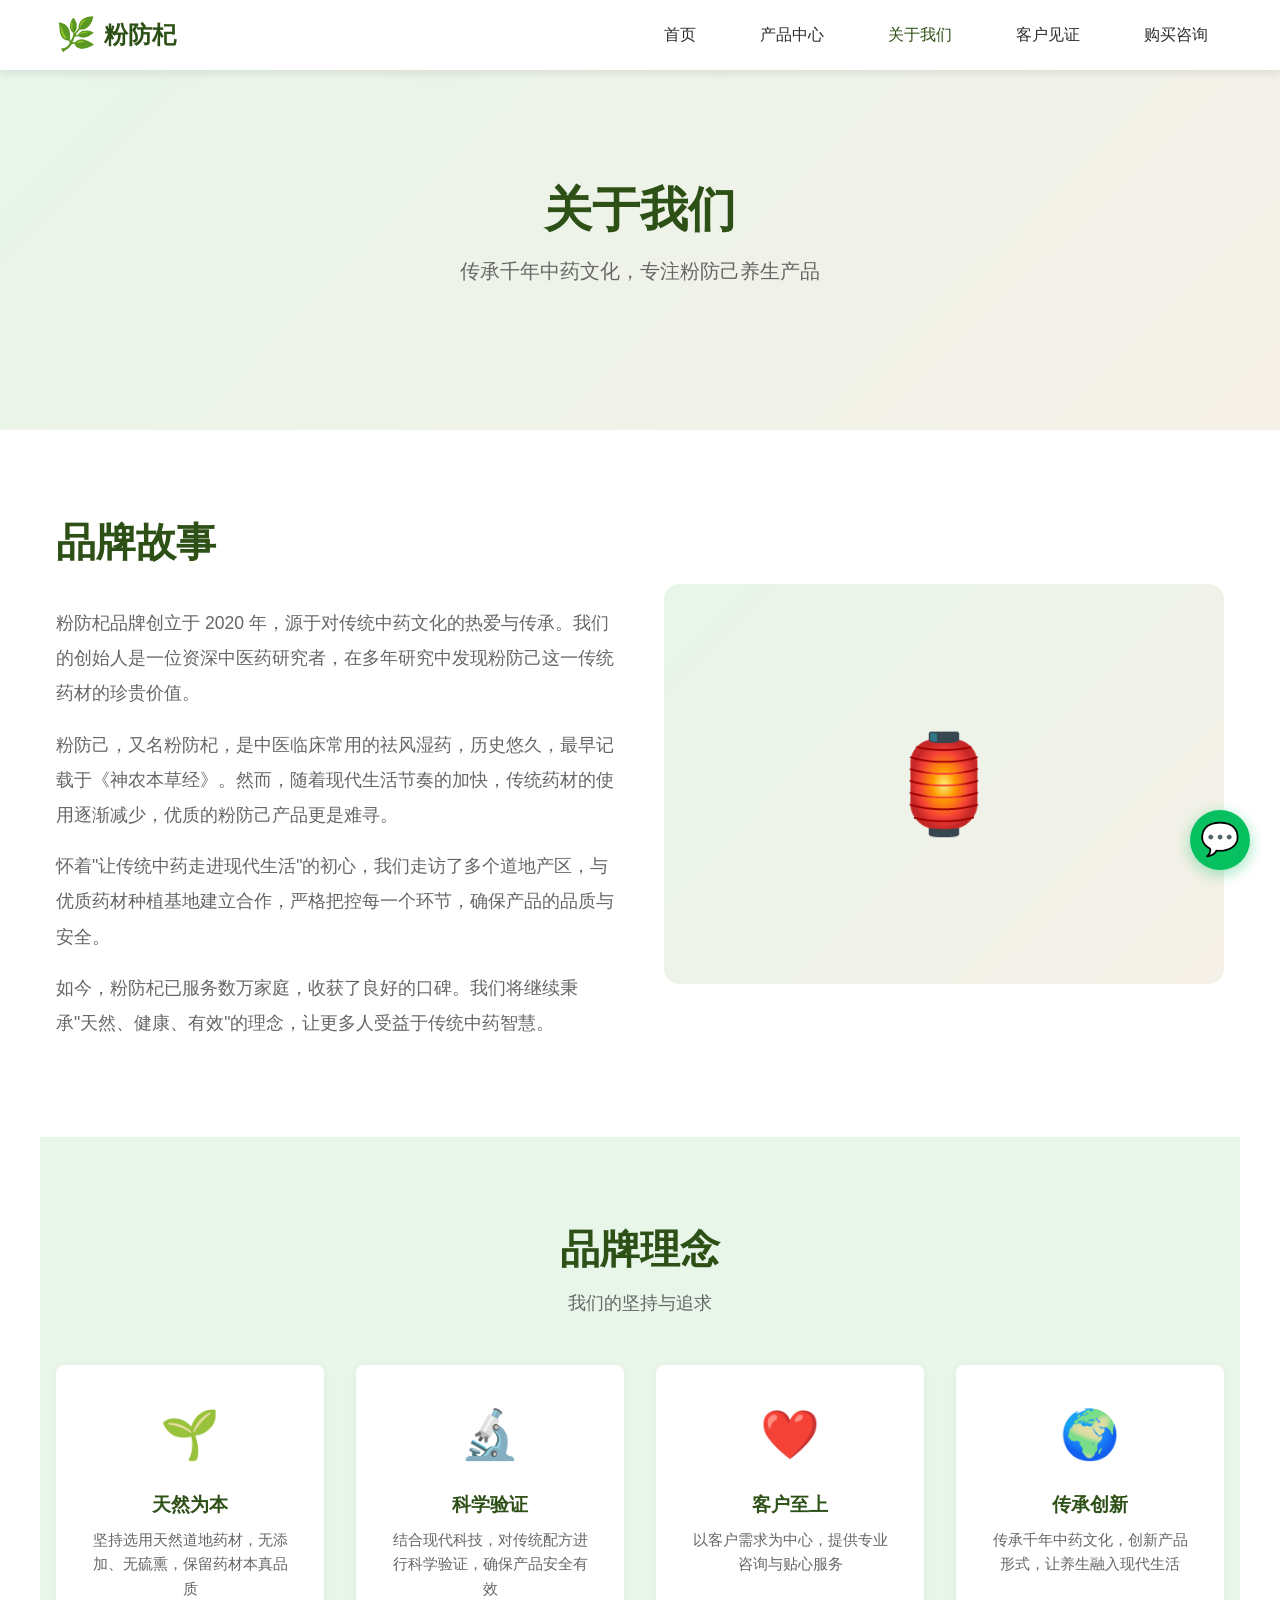
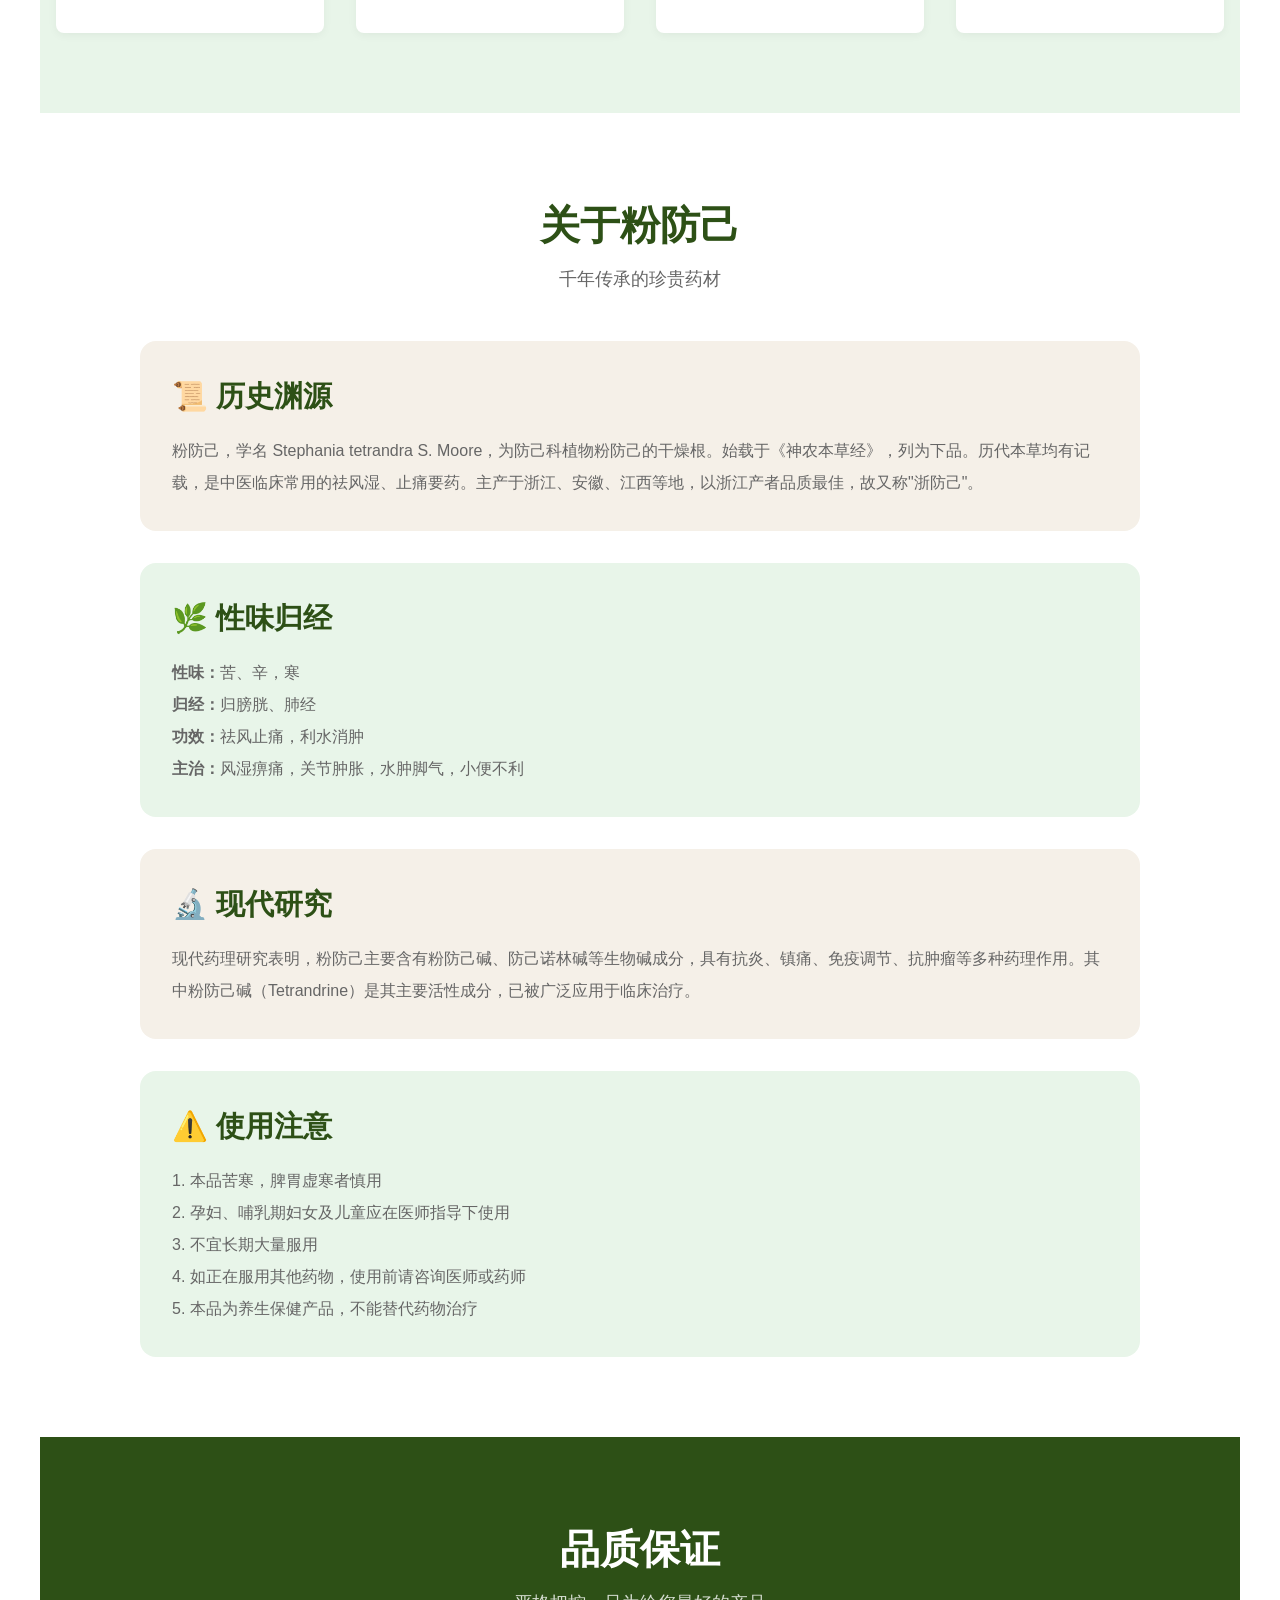
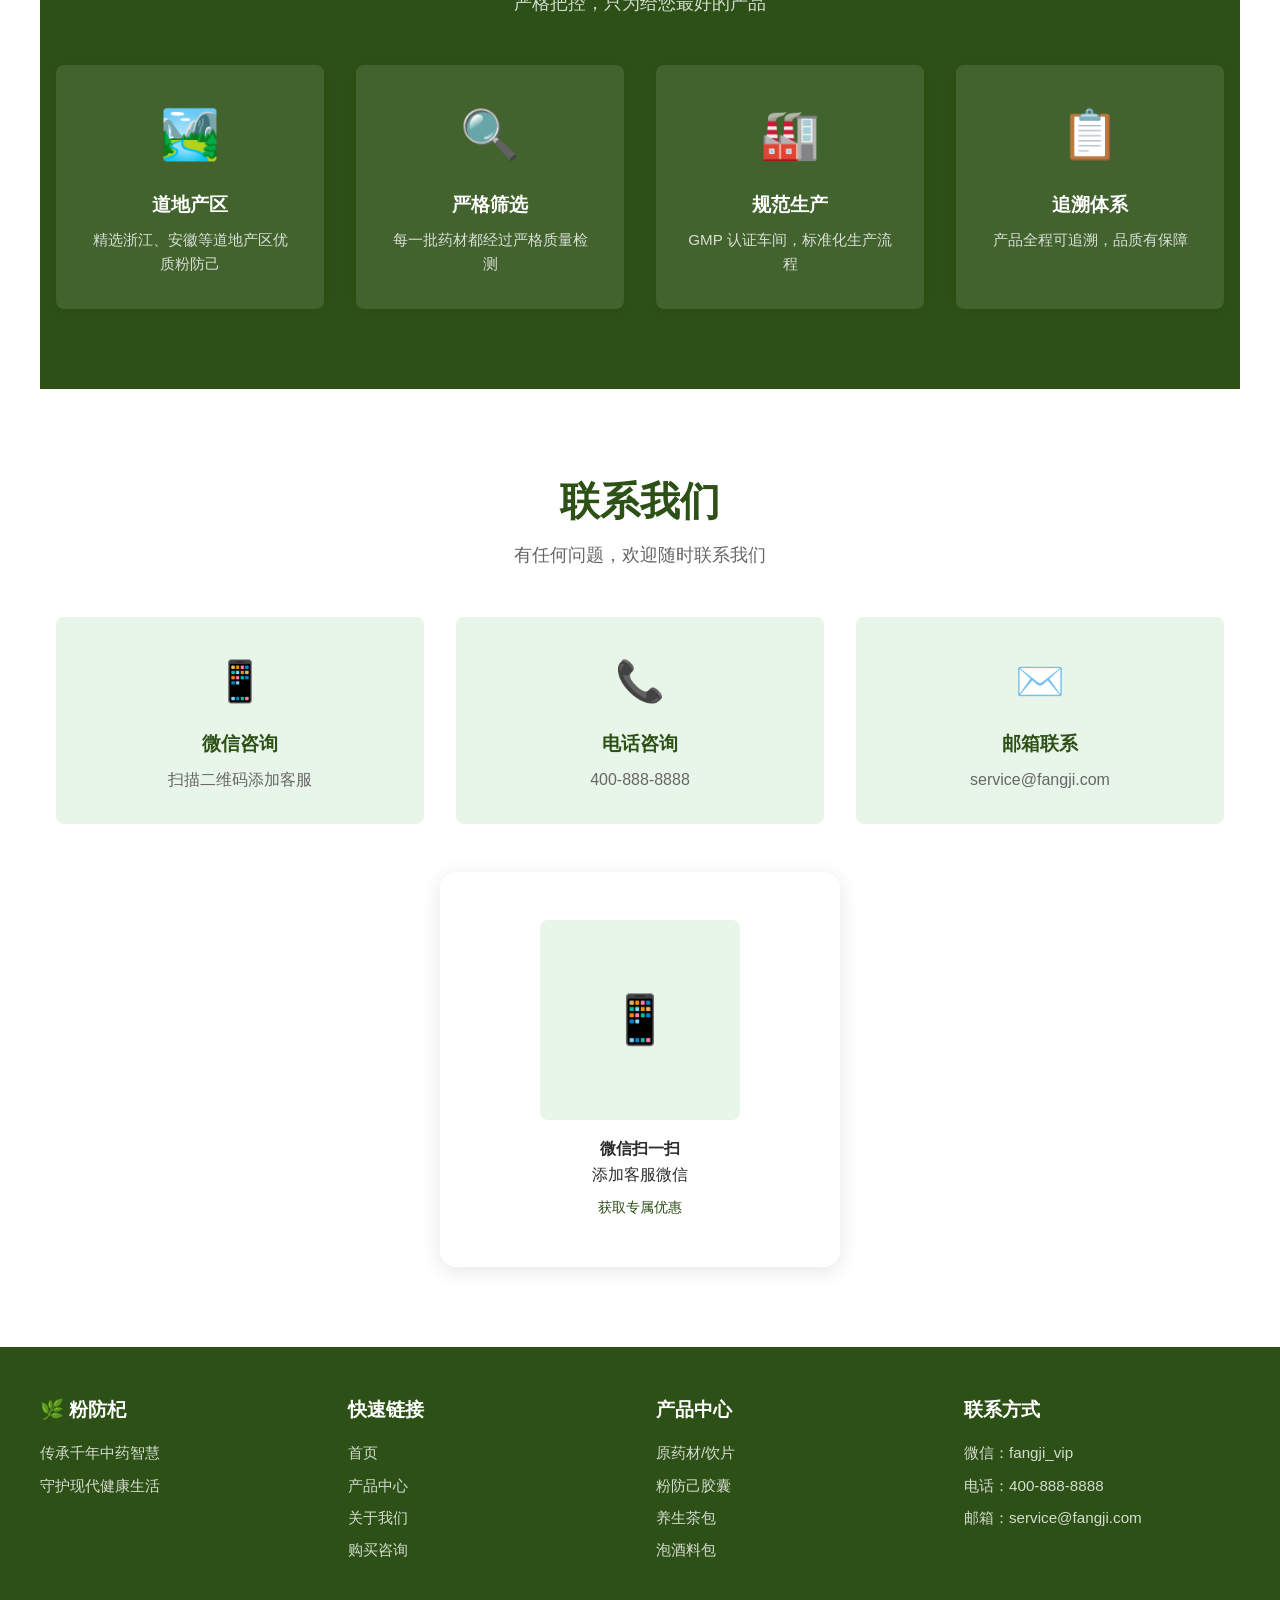
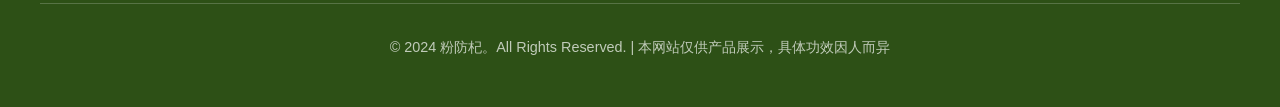
==== about.html @ 22fec51f "Initial commit - Fen Fang Ji official website" ====
<!DOCTYPE html>
<html lang="zh-CN">
<head>
  <meta charset="UTF-8">
  <meta name="viewport" content="width=device-width, initial-scale=1.0">
  <meta name="description" content="关于粉防杞 - 品牌故事与粉防己药材介绍">
  <title>关于我们 - 粉防杞</title>
  <link rel="stylesheet" href="css/style.css">
</head>
<body>
  <!-- 导航栏 -->
  <nav class="navbar" id="navbar">
    <div class="nav-container">
      <a href="index.html" class="logo">
        <span class="logo-icon">🌿</span>
        <span>粉防杞</span>
      </a>
      <ul class="nav-links" id="navLinks">
        <li><a href="index.html">首页</a></li>
        <li><a href="products.html">产品中心</a></li>
        <li><a href="about.html" class="active">关于我们</a></li>
        <li><a href="testimonials.html">客户见证</a></li>
        <li><a href="contact.html">购买咨询</a></li>
      </ul>
      <button class="mobile-menu-btn" id="mobileMenuBtn">☰</button>
    </div>
  </nav>

  <!-- 页面标题 -->
  <section class="hero" style="min-height: 40vh;">
    <div class="hero-content fade-in">
      <h1>关于我们</h1>
      <p>传承千年中药文化，专注粉防己养生产品</p>
    </div>
  </section>

  <!-- 品牌故事 -->
  <section class="section">
    <div class="about-content">
      <div class="about-text">
        <h2 style="color: var(--primary-green); font-size: 2.5rem; margin-bottom: var(--spacing-md);">品牌故事</h2>
        <p style="font-size: 1.1rem; line-height: 2; margin-bottom: var(--spacing-sm);">
          粉防杞品牌创立于 2020 年，源于对传统中药文化的热爱与传承。我们的创始人是一位资深中医药研究者，在多年研究中发现粉防己这一传统药材的珍贵价值。
        </p>
        <p style="font-size: 1.1rem; line-height: 2; margin-bottom: var(--spacing-sm);">
          粉防己，又名粉防杞，是中医临床常用的祛风湿药，历史悠久，最早记载于《神农本草经》。然而，随着现代生活节奏的加快，传统药材的使用逐渐减少，优质的粉防己产品更是难寻。
        </p>
        <p style="font-size: 1.1rem; line-height: 2; margin-bottom: var(--spacing-sm);">
          怀着"让传统中药走进现代生活"的初心，我们走访了多个道地产区，与优质药材种植基地建立合作，严格把控每一个环节，确保产品的品质与安全。
        </p>
        <p style="font-size: 1.1rem; line-height: 2;">
          如今，粉防杞已服务数万家庭，收获了良好的口碑。我们将继续秉承"天然、健康、有效"的理念，让更多人受益于传统中药智慧。
        </p>
      </div>
      <div class="about-image">🏮</div>
    </div>
  </section>

  <!-- 品牌理念 -->
  <section class="section" style="background: var(--light-green);">
    <div class="section-header">
      <h2>品牌理念</h2>
      <p>我们的坚持与追求</p>
    </div>
    <div class="benefits-grid">
      <div class="benefit-card">
        <div class="benefit-icon">🌱</div>
        <h3>天然为本</h3>
        <p>坚持选用天然道地药材，无添加、无硫熏，保留药材本真品质</p>
      </div>
      <div class="benefit-card">
        <div class="benefit-icon">🔬</div>
        <h3>科学验证</h3>
        <p>结合现代科技，对传统配方进行科学验证，确保产品安全有效</p>
      </div>
      <div class="benefit-card">
        <div class="benefit-icon">❤️</div>
        <h3>客户至上</h3>
        <p>以客户需求为中心，提供专业咨询与贴心服务</p>
      </div>
      <div class="benefit-card">
        <div class="benefit-icon">🌍</div>
        <h3>传承创新</h3>
        <p>传承千年中药文化，创新产品形式，让养生融入现代生活</p>
      </div>
    </div>
  </section>

  <!-- 粉防己药材介绍 -->
  <section class="section">
    <div class="section-header">
      <h2>关于粉防己</h2>
      <p>千年传承的珍贵药材</p>
    </div>
    <div style="max-width: 1000px; margin: 0 auto;">
      <div style="background: var(--light-brown); padding: var(--spacing-md); border-radius: var(--border-radius-lg); margin-bottom: var(--spacing-md);">
        <h3 style="color: var(--primary-green); font-size: 1.8rem; margin-bottom: var(--spacing-sm);">📜 历史渊源</h3>
        <p style="line-height: 2; color: var(--text-light);">
          粉防己，学名 Stephania tetrandra S. Moore，为防己科植物粉防己的干燥根。始载于《神农本草经》，列为下品。历代本草均有记载，是中医临床常用的祛风湿、止痛要药。主产于浙江、安徽、江西等地，以浙江产者品质最佳，故又称"浙防己"。
        </p>
      </div>

      <div style="background: var(--light-green); padding: var(--spacing-md); border-radius: var(--border-radius-lg); margin-bottom: var(--spacing-md);">
        <h3 style="color: var(--primary-green); font-size: 1.8rem; margin-bottom: var(--spacing-sm);">🌿 性味归经</h3>
        <p style="line-height: 2; color: var(--text-light);">
          <strong>性味：</strong>苦、辛，寒<br>
          <strong>归经：</strong>归膀胱、肺经<br>
          <strong>功效：</strong>祛风止痛，利水消肿<br>
          <strong>主治：</strong>风湿痹痛，关节肿胀，水肿脚气，小便不利
        </p>
      </div>

      <div style="background: var(--light-brown); padding: var(--spacing-md); border-radius: var(--border-radius-lg); margin-bottom: var(--spacing-md);">
        <h3 style="color: var(--primary-green); font-size: 1.8rem; margin-bottom: var(--spacing-sm);">🔬 现代研究</h3>
        <p style="line-height: 2; color: var(--text-light);">
          现代药理研究表明，粉防己主要含有粉防己碱、防己诺林碱等生物碱成分，具有抗炎、镇痛、免疫调节、抗肿瘤等多种药理作用。其中粉防己碱（Tetrandrine）是其主要活性成分，已被广泛应用于临床治疗。
        </p>
      </div>

      <div style="background: var(--light-green); padding: var(--spacing-md); border-radius: var(--border-radius-lg);">
        <h3 style="color: var(--primary-green); font-size: 1.8rem; margin-bottom: var(--spacing-sm);">⚠️ 使用注意</h3>
        <p style="line-height: 2; color: var(--text-light);">
          1. 本品苦寒，脾胃虚寒者慎用<br>
          2. 孕妇、哺乳期妇女及儿童应在医师指导下使用<br>
          3. 不宜长期大量服用<br>
          4. 如正在服用其他药物，使用前请咨询医师或药师<br>
          5. 本品为养生保健产品，不能替代药物治疗
        </p>
      </div>
    </div>
  </section>

  <!-- 品质保证 -->
  <section class="section" style="background: var(--primary-green); color: var(--white);">
    <div class="section-header">
      <h2 style="color: var(--white);">品质保证</h2>
      <p style="color: rgba(255,255,255,0.8);">严格把控，只为给您最好的产品</p>
    </div>
    <div class="benefits-grid">
      <div class="benefit-card" style="background: rgba(255,255,255,0.1);">
        <div class="benefit-icon">🏞️</div>
        <h3 style="color: var(--white);">道地产区</h3>
        <p style="color: rgba(255,255,255,0.8);">精选浙江、安徽等道地产区优质粉防己</p>
      </div>
      <div class="benefit-card" style="background: rgba(255,255,255,0.1);">
        <div class="benefit-icon">🔍</div>
        <h3 style="color: var(--white);">严格筛选</h3>
        <p style="color: rgba(255,255,255,0.8);">每一批药材都经过严格质量检测</p>
      </div>
      <div class="benefit-card" style="background: rgba(255,255,255,0.1);">
        <div class="benefit-icon">🏭</div>
        <h3 style="color: var(--white);">规范生产</h3>
        <p style="color: rgba(255,255,255,0.8);">GMP 认证车间，标准化生产流程</p>
      </div>
      <div class="benefit-card" style="background: rgba(255,255,255,0.1);">
        <div class="benefit-icon">📋</div>
        <h3 style="color: var(--white);">追溯体系</h3>
        <p style="color: rgba(255,255,255,0.8);">产品全程可追溯，品质有保障</p>
      </div>
    </div>
  </section>

  <!-- 联系我们 -->
  <section class="section contact">
    <div class="section-header">
      <h2>联系我们</h2>
      <p>有任何问题，欢迎随时联系我们</p>
    </div>
    <div class="contact-content">
      <div class="contact-card">
        <div class="contact-icon">📱</div>
        <h3>微信咨询</h3>
        <p>扫描二维码添加客服</p>
      </div>
      <div class="contact-card">
        <div class="contact-icon">📞</div>
        <h3>电话咨询</h3>
        <p>400-888-8888</p>
      </div>
      <div class="contact-card">
        <div class="contact-icon">✉️</div>
        <h3>邮箱联系</h3>
        <p>service@fangji.com</p>
      </div>
    </div>
    <div class="qr-section">
      <div class="qr-code">📱</div>
      <p><strong>微信扫一扫</strong></p>
      <p>添加客服微信</p>
      <p style="color: var(--primary-green); font-size: 0.9rem; margin-top: var(--spacing-xs);">获取专属优惠</p>
    </div>
  </section>

  <!-- 页脚 -->
  <footer class="footer">
    <div class="footer-content">
      <div class="footer-section">
        <h3>🌿 粉防杞</h3>
        <p>传承千年中药智慧</p>
        <p>守护现代健康生活</p>
      </div>
      <div class="footer-section">
        <h3>快速链接</h3>
        <a href="index.html">首页</a>
        <a href="products.html">产品中心</a>
        <a href="about.html">关于我们</a>
        <a href="contact.html">购买咨询</a>
      </div>
      <div class="footer-section">
        <h3>产品中心</h3>
        <a href="products.html">原药材/饮片</a>
        <a href="products.html">粉防己胶囊</a>
        <a href="products.html">养生茶包</a>
        <a href="products.html">泡酒料包</a>
      </div>
      <div class="footer-section">
        <h3>联系方式</h3>
        <p>微信：fangji_vip</p>
        <p>电话：400-888-8888</p>
        <p>邮箱：service@fangji.com</p>
      </div>
    </div>
    <div class="footer-bottom">
      <p>&copy; 2024 粉防杞。All Rights Reserved. | 本网站仅供产品展示，具体功效因人而异</p>
    </div>
  </footer>

  <!-- 浮动微信按钮 -->
  <div class="wechat-float" id="wechatFloat">💬</div>
  <div class="wechat-popup" id="wechatPopup">
    <p>扫描二维码添加客服</p>
    <div class="qr-code" style="width: 150px; height: 150px; font-size: 2rem;">📱</div>
    <p style="font-size: 0.9rem; color: var(--text-light);">微信号：fangji_vip</p>
  </div>

  <script src="js/main.js"></script>
</body>
</html>
---- css/style.css ----
/* 粉防杞官网 - 主样式表 */
/* 传统中药 + 现代简约风格 */

:root {
  /* 主色调 - 绿色/棕色系 */
  --primary-green: #2d5016;
  --secondary-green: #4a7c23;
  --light-green: #e8f5e9;
  --primary-brown: #8b4513;
  --secondary-brown: #a0522d;
  --light-brown: #f5f0e8;
  
  /* 中性色 */
  --text-dark: #2c2c2c;
  --text-light: #666666;
  --white: #ffffff;
  --border-color: #e0e0e0;
  
  /* 间距 */
  --spacing-xs: 0.5rem;
  --spacing-sm: 1rem;
  --spacing-md: 2rem;
  --spacing-lg: 3rem;
  --spacing-xl: 5rem;
  
  /* 圆角 */
  --border-radius: 8px;
  --border-radius-lg: 16px;
}

* {
  margin: 0;
  padding: 0;
  box-sizing: border-box;
}

body {
  font-family: 'Microsoft YaHei', 'PingFang SC', 'Helvetica Neue', Arial, sans-serif;
  color: var(--text-dark);
  line-height: 1.6;
  background-color: var(--white);
}

/* 导航栏 */
.navbar {
  background: var(--white);
  box-shadow: 0 2px 10px rgba(0,0,0,0.1);
  position: fixed;
  width: 100%;
  top: 0;
  z-index: 1000;
  transition: all 0.3s ease;
}

.navbar.scrolled {
  background: rgba(255,255,255,0.98);
  box-shadow: 0 4px 20px rgba(0,0,0,0.15);
}

.nav-container {
  max-width: 1200px;
  margin: 0 auto;
  padding: 0 var(--spacing-sm);
  display: flex;
  justify-content: space-between;
  align-items: center;
  height: 70px;
}

.logo {
  font-size: 1.5rem;
  font-weight: bold;
  color: var(--primary-green);
  text-decoration: none;
  display: flex;
  align-items: center;
  gap: 0.5rem;
}

.logo-icon {
  font-size: 2rem;
}

.nav-links {
  display: flex;
  list-style: none;
  gap: var(--spacing-md);
}

.nav-links a {
  text-decoration: none;
  color: var(--text-dark);
  font-weight: 500;
  transition: color 0.3s ease;
  padding: var(--spacing-xs) var(--spacing-sm);
}

.nav-links a:hover,
.nav-links a.active {
  color: var(--primary-green);
}

.mobile-menu-btn {
  display: none;
  background: none;
  border: none;
  font-size: 1.5rem;
  cursor: pointer;
  color: var(--primary-green);
}

/* Hero 区域 */
.hero {
  margin-top: 70px;
  background: linear-gradient(135deg, var(--light-green) 0%, var(--light-brown) 100%);
  padding: var(--spacing-xl) var(--spacing-sm);
  text-align: center;
  min-height: 80vh;
  display: flex;
  align-items: center;
  justify-content: center;
}

.hero-content {
  max-width: 800px;
}

.hero h1 {
  font-size: 3rem;
  color: var(--primary-green);
  margin-bottom: var(--spacing-sm);
  line-height: 1.2;
}

.hero p {
  font-size: 1.25rem;
  color: var(--text-light);
  margin-bottom: var(--spacing-md);
}

.hero-buttons {
  display: flex;
  gap: var(--spacing-sm);
  justify-content: center;
  flex-wrap: wrap;
}

/* 按钮样式 */
.btn {
  display: inline-block;
  padding: 0.75rem 2rem;
  border-radius: var(--border-radius);
  text-decoration: none;
  font-weight: 600;
  transition: all 0.3s ease;
  cursor: pointer;
  border: none;
  font-size: 1rem;
}

.btn-primary {
  background: var(--primary-green);
  color: var(--white);
}

.btn-primary:hover {
  background: var(--secondary-green);
  transform: translateY(-2px);
  box-shadow: 0 4px 12px rgba(45, 80, 22, 0.3);
}

.btn-secondary {
  background: transparent;
  color: var(--primary-green);
  border: 2px solid var(--primary-green);
}

.btn-secondary:hover {
  background: var(--primary-green);
  color: var(--white);
}

/* 通用区块 */
.section {
  padding: var(--spacing-xl) var(--spacing-sm);
  max-width: 1200px;
  margin: 0 auto;
}

.section-header {
  text-align: center;
  margin-bottom: var(--spacing-lg);
}

.section-header h2 {
  font-size: 2.5rem;
  color: var(--primary-green);
  margin-bottom: var(--spacing-xs);
}

.section-header p {
  color: var(--text-light);
  font-size: 1.1rem;
}

/* 产品展示 */
.products-grid {
  display: grid;
  grid-template-columns: repeat(auto-fit, minmax(280px, 1fr));
  gap: var(--spacing-md);
}

.product-card {
  background: var(--white);
  border-radius: var(--border-radius-lg);
  overflow: hidden;
  box-shadow: 0 4px 15px rgba(0,0,0,0.08);
  transition: all 0.3s ease;
}

.product-card:hover {
  transform: translateY(-5px);
  box-shadow: 0 8px 25px rgba(0,0,0,0.12);
}

.product-image {
  width: 100%;
  height: 250px;
  background: linear-gradient(135deg, var(--light-green), var(--light-brown));
  display: flex;
  align-items: center;
  justify-content: center;
  font-size: 4rem;
}

.product-info {
  padding: var(--spacing-md);
}

.product-info h3 {
  color: var(--primary-green);
  margin-bottom: var(--spacing-xs);
  font-size: 1.3rem;
}

.product-info p {
  color: var(--text-light);
  margin-bottom: var(--spacing-sm);
  font-size: 0.95rem;
}

.product-price {
  font-size: 1.5rem;
  color: var(--primary-brown);
  font-weight: bold;
  margin-bottom: var(--spacing-sm);
}

/* 功效介绍 */
.benefits {
  background: var(--light-green);
}

.benefits-grid {
  display: grid;
  grid-template-columns: repeat(auto-fit, minmax(250px, 1fr));
  gap: var(--spacing-md);
}

.benefit-card {
  background: var(--white);
  padding: var(--spacing-md);
  border-radius: var(--border-radius);
  text-align: center;
  box-shadow: 0 2px 10px rgba(0,0,0,0.05);
}

.benefit-icon {
  font-size: 3rem;
  margin-bottom: var(--spacing-sm);
}

.benefit-card h3 {
  color: var(--primary-green);
  margin-bottom: var(--spacing-xs);
}

.benefit-card p {
  color: var(--text-light);
  font-size: 0.95rem;
}

/* 关于我们 */
.about-content {
  display: grid;
  grid-template-columns: 1fr 1fr;
  gap: var(--spacing-lg);
  align-items: center;
}

.about-text h3 {
  color: var(--primary-green);
  font-size: 1.8rem;
  margin-bottom: var(--spacing-sm);
}

.about-text p {
  color: var(--text-light);
  margin-bottom: var(--spacing-sm);
  line-height: 1.8;
}

.about-image {
  background: linear-gradient(135deg, var(--light-green), var(--light-brown));
  height: 400px;
  border-radius: var(--border-radius-lg);
  display: flex;
  align-items: center;
  justify-content: center;
  font-size: 6rem;
}

/* 客户见证 */
.testimonials {
  background: var(--light-brown);
}

.testimonials-grid {
  display: grid;
  grid-template-columns: repeat(auto-fit, minmax(300px, 1fr));
  gap: var(--spacing-md);
}

.testimonial-card {
  background: var(--white);
  padding: var(--spacing-md);
  border-radius: var(--border-radius);
  box-shadow: 0 2px 10px rgba(0,0,0,0.05);
}

.testimonial-content {
  font-style: italic;
  color: var(--text-light);
  margin-bottom: var(--spacing-sm);
  line-height: 1.8;
}

.testimonial-author {
  display: flex;
  align-items: center;
  gap: var(--spacing-sm);
}

.author-avatar {
  width: 50px;
  height: 50px;
  border-radius: 50%;
  background: var(--light-green);
  display: flex;
  align-items: center;
  justify-content: center;
  font-size: 1.5rem;
}

.author-info h4 {
  color: var(--primary-green);
  font-size: 1rem;
}

.author-info p {
  color: var(--text-light);
  font-size: 0.85rem;
}

/* 联系方式 */
.contact {
  text-align: center;
}

.contact-content {
  display: grid;
  grid-template-columns: repeat(auto-fit, minmax(250px, 1fr));
  gap: var(--spacing-md);
  margin-top: var(--spacing-md);
}

.contact-card {
  background: var(--light-green);
  padding: var(--spacing-md);
  border-radius: var(--border-radius);
}

.contact-icon {
  font-size: 2.5rem;
  margin-bottom: var(--spacing-sm);
}

.contact-card h3 {
  color: var(--primary-green);
  margin-bottom: var(--spacing-xs);
}

.contact-card p {
  color: var(--text-light);
}

.qr-section {
  margin-top: var(--spacing-lg);
  padding: var(--spacing-lg);
  background: var(--white);
  border-radius: var(--border-radius-lg);
  box-shadow: 0 4px 20px rgba(0,0,0,0.1);
  max-width: 400px;
  margin-left: auto;
  margin-right: auto;
}

.qr-code {
  width: 200px;
  height: 200px;
  background: var(--light-green);
  margin: 0 auto var(--spacing-sm);
  display: flex;
  align-items: center;
  justify-content: center;
  font-size: 3rem;
  border-radius: var(--border-radius);
}

/* 页脚 */
.footer {
  background: var(--primary-green);
  color: var(--white);
  padding: var(--spacing-lg) var(--spacing-sm);
}

.footer-content {
  max-width: 1200px;
  margin: 0 auto;
  display: grid;
  grid-template-columns: repeat(auto-fit, minmax(200px, 1fr));
  gap: var(--spacing-md);
}

.footer-section h3 {
  margin-bottom: var(--spacing-sm);
  font-size: 1.2rem;
}

.footer-section p,
.footer-section a {
  color: rgba(255,255,255,0.8);
  text-decoration: none;
  display: block;
  margin-bottom: var(--spacing-xs);
  font-size: 0.95rem;
}

.footer-section a:hover {
  color: var(--white);
}

.footer-bottom {
  max-width: 1200px;
  margin: var(--spacing-md) auto 0;
  padding-top: var(--spacing-md);
  border-top: 1px solid rgba(255,255,255,0.2);
  text-align: center;
  font-size: 0.9rem;
  color: rgba(255,255,255,0.7);
}

/* 响应式设计 */
@media (max-width: 768px) {
  .nav-links {
    display: none;
    position: absolute;
    top: 70px;
    left: 0;
    right: 0;
    background: var(--white);
    flex-direction: column;
    padding: var(--spacing-md);
    box-shadow: 0 4px 10px rgba(0,0,0,0.1);
  }

  .nav-links.active {
    display: flex;
  }

  .mobile-menu-btn {
    display: block;
  }

  .hero h1 {
    font-size: 2rem;
  }

  .hero p {
    font-size: 1rem;
  }

  .section-header h2 {
    font-size: 2rem;
  }

  .about-content {
    grid-template-columns: 1fr;
  }

  .about-image {
    height: 300px;
  }

  .hero-buttons {
    flex-direction: column;
    align-items: center;
  }

  .btn {
    width: 100%;
    max-width: 300px;
    text-align: center;
  }
}

@media (max-width: 480px) {
  .hero {
    min-height: 60vh;
  }

  .hero h1 {
    font-size: 1.75rem;
  }

  .section {
    padding: var(--spacing-lg) var(--spacing-xs);
  }

  .products-grid,
  .benefits-grid,
  .testimonials-grid {
    grid-template-columns: 1fr;
  }
}

/* 动画 */
@keyframes fadeIn {
  from {
    opacity: 0;
    transform: translateY(20px);
  }
  to {
    opacity: 1;
    transform: translateY(0);
  }
}

.fade-in {
  animation: fadeIn 0.6s ease-out;
}

/* 浮动微信按钮 */
.wechat-float {
  position: fixed;
  bottom: 30px;
  right: 30px;
  background: #07c160;
  color: white;
  width: 60px;
  height: 60px;
  border-radius: 50%;
  display: flex;
  align-items: center;
  justify-content: center;
  font-size: 2rem;
  box-shadow: 0 4px 15px rgba(7, 193, 96, 0.4);
  cursor: pointer;
  z-index: 999;
  transition: all 0.3s ease;
}

.wechat-float:hover {
  transform: scale(1.1);
  box-shadow: 0 6px 20px rgba(7, 193, 96, 0.5);
}

.wechat-popup {
  position: fixed;
  bottom: 100px;
  right: 30px;
  background: white;
  padding: var(--spacing-md);
  border-radius: var(--border-radius);
  box-shadow: 0 4px 20px rgba(0,0,0,0.15);
  display: none;
  z-index: 999;
  text-align: center;
}

.wechat-popup.show {
  display: block;
}

.wechat-popup p {
  margin-bottom: var(--spacing-xs);
  color: var(--text-dark);
  font-weight: 500;
}
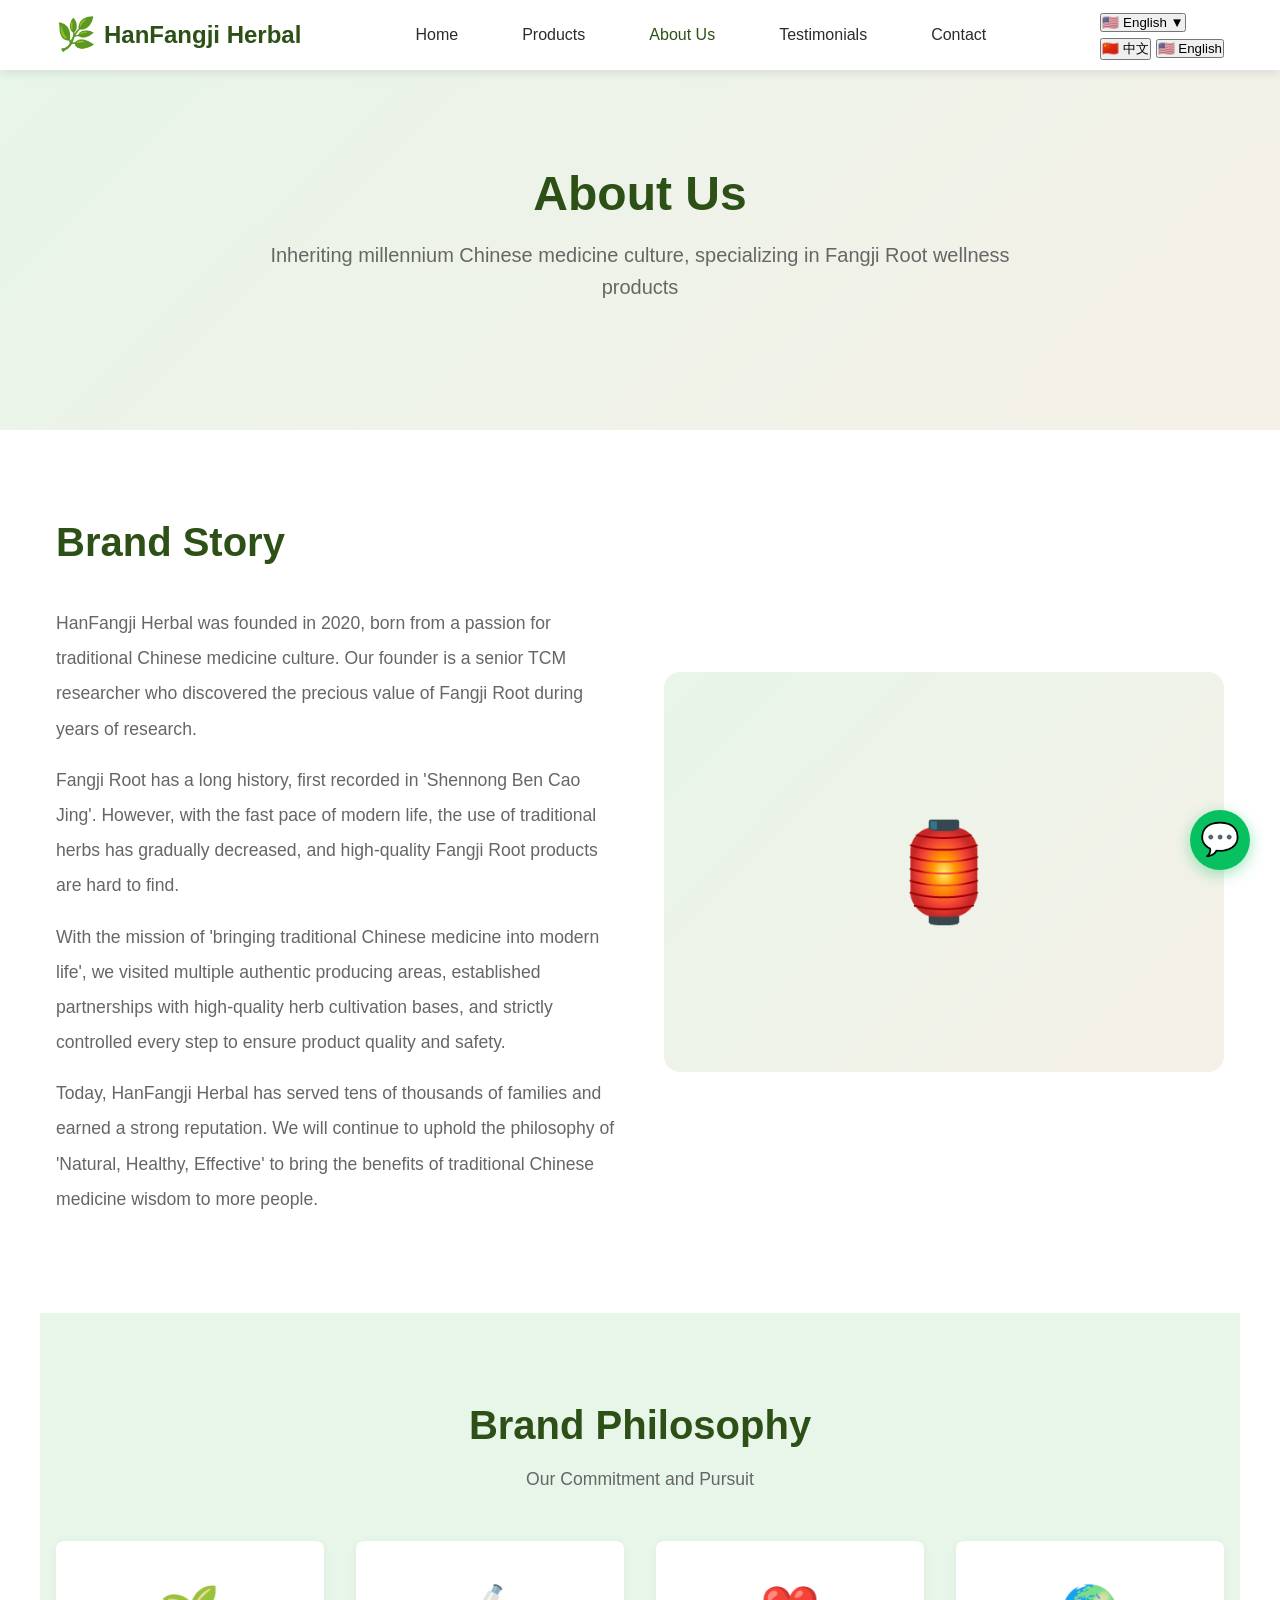
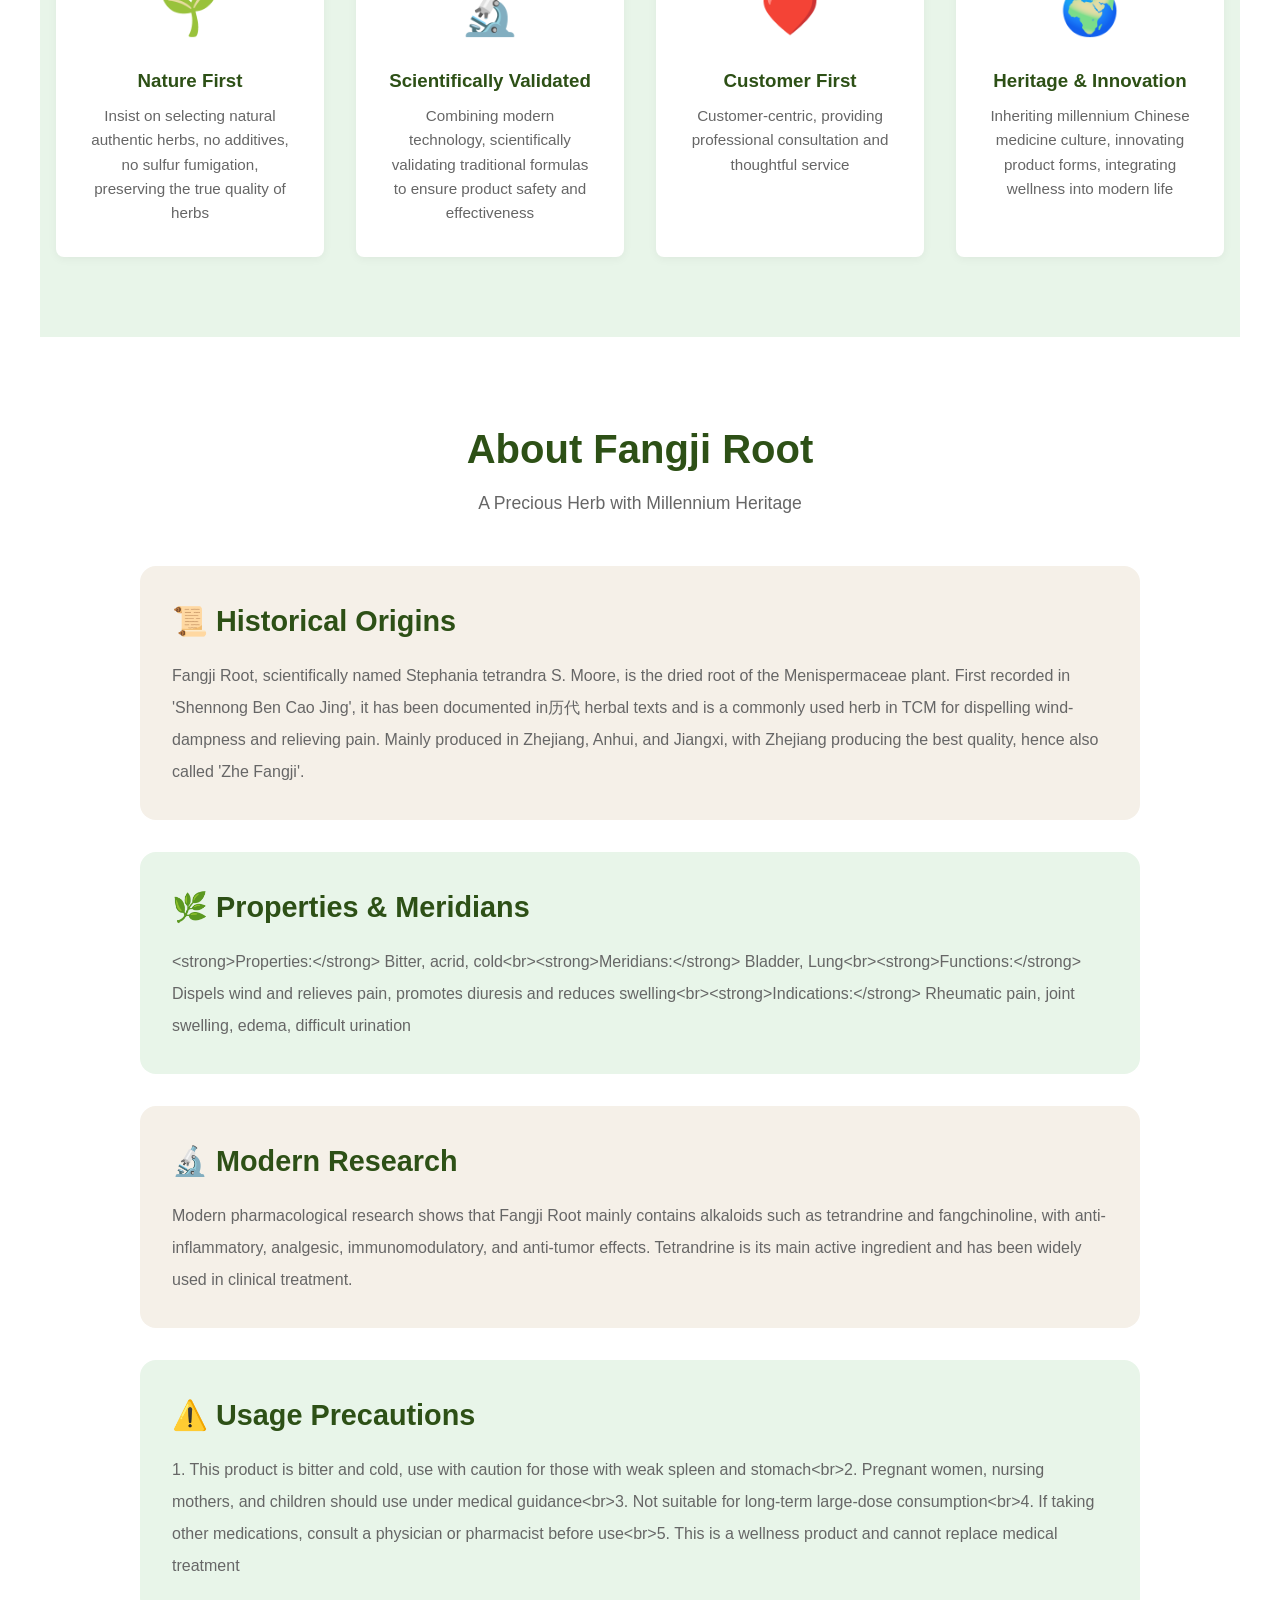
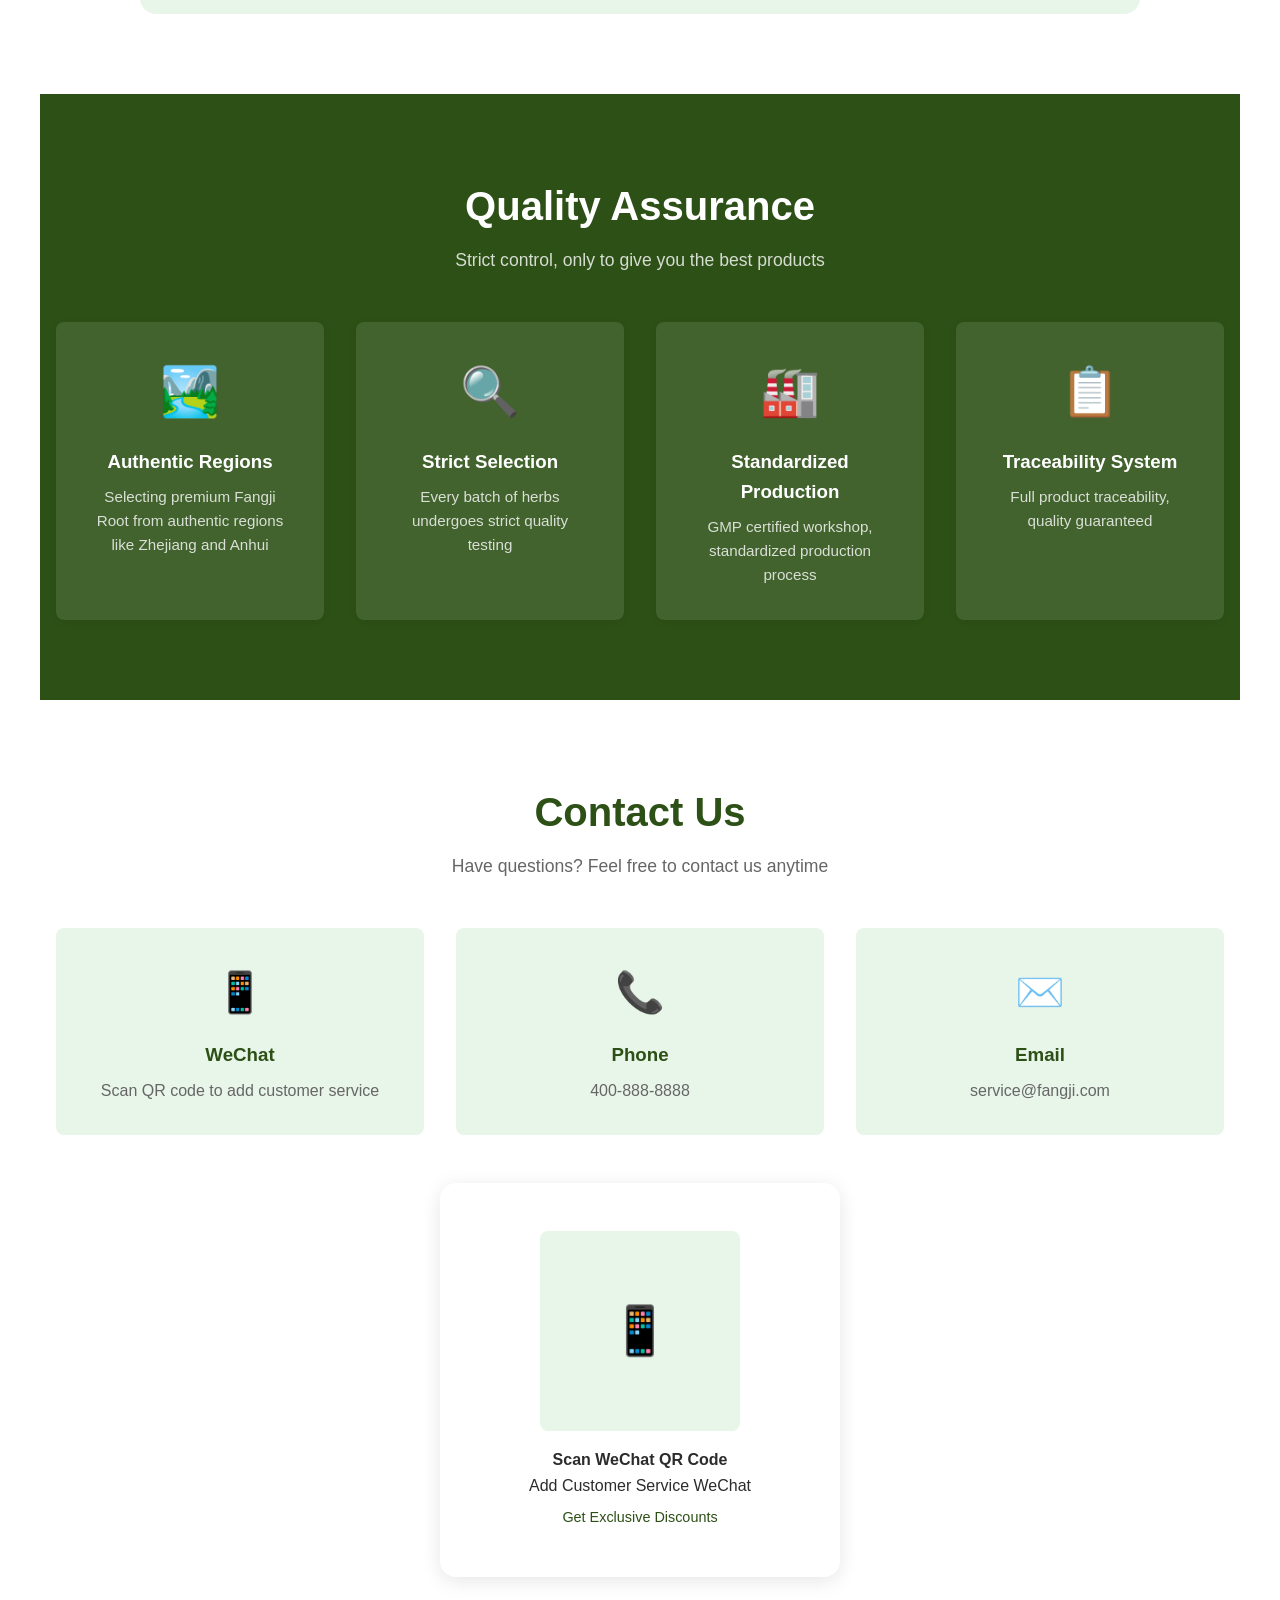
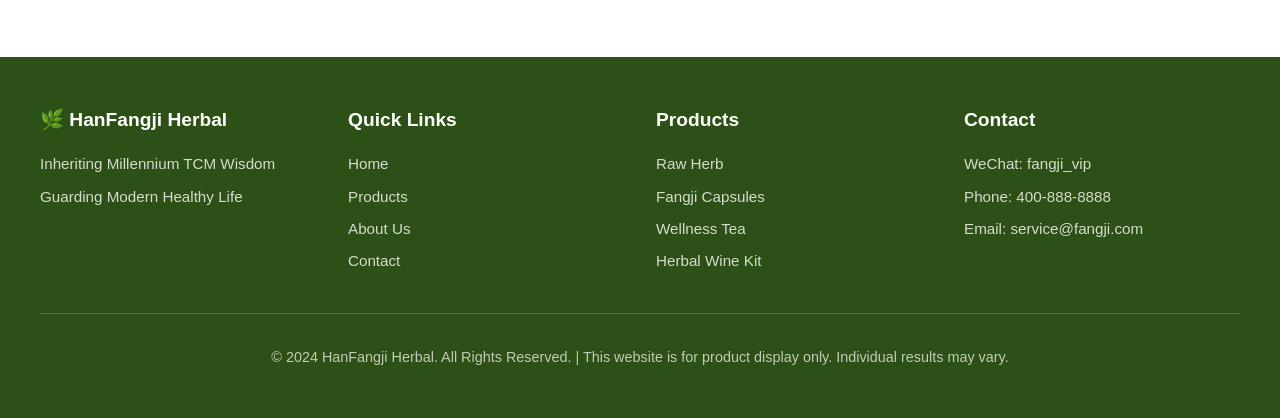
==== commit 1d4b98f1: "Update brand name to HanFangji Herbal / 汉防己草本" ====
--- a/about.html
+++ b/about.html
@@ -1,238 +1,216 @@
 <!DOCTYPE html>
-<html lang="zh-CN">
+<html lang="en">
 <head>
   <meta charset="UTF-8">
   <meta name="viewport" content="width=device-width, initial-scale=1.0">
-  <meta name="description" content="关于粉防杞 - 品牌故事与粉防己药材介绍">
-  <title>关于我们 - 粉防杞</title>
+  <meta name="description" content="About HanFangji Herbal - Brand story and Fangji Root introduction">
+  <title data-zh="关于我们 - 汉防己草本" data-en="About Us - HanFangji Herbal">About Us - HanFangji Herbal</title>
   <link rel="stylesheet" href="css/style.css">
 </head>
 <body>
-  <!-- 导航栏 -->
+  <!-- Navigation -->
   <nav class="navbar" id="navbar">
     <div class="nav-container">
       <a href="index.html" class="logo">
         <span class="logo-icon">🌿</span>
-        <span>粉防杞</span>
+        <span data-zh="汉防己草本" data-en="HanFangji Herbal">HanFangji Herbal</span>
       </a>
       <ul class="nav-links" id="navLinks">
-        <li><a href="index.html">首页</a></li>
-        <li><a href="products.html">产品中心</a></li>
-        <li><a href="about.html" class="active">关于我们</a></li>
-        <li><a href="testimonials.html">客户见证</a></li>
-        <li><a href="contact.html">购买咨询</a></li>
+        <li><a href="index.html" data-zh="首页" data-en="Home">Home</a></li>
+        <li><a href="products.html" data-zh="产品中心" data-en="Products">Products</a></li>
+        <li><a href="about.html" class="active" data-zh="关于我们" data-en="About Us">About Us</a></li>
+        <li><a href="testimonials.html" data-zh="客户见证" data-en="Testimonials">Testimonials</a></li>
+        <li><a href="contact.html" data-zh="购买咨询" data-en="Contact">Contact</a></li>
       </ul>
       <button class="mobile-menu-btn" id="mobileMenuBtn">☰</button>
     </div>
   </nav>
 
-  <!-- 页面标题 -->
+  <!-- Page Header -->
   <section class="hero" style="min-height: 40vh;">
     <div class="hero-content fade-in">
-      <h1>关于我们</h1>
-      <p>传承千年中药文化，专注粉防己养生产品</p>
-    </div>
-  </section>
-
-  <!-- 品牌故事 -->
+      <h1 data-zh="关于我们" data-en="About Us">About Us</h1>
+      <p data-zh="传承千年中药文化，专注粉防己养生产品" data-en="Inheriting millennium Chinese medicine culture, specializing in Fangji Root wellness products">Inheriting millennium Chinese medicine culture, specializing in Fangji Root wellness products</p>
+    </div>
+  </section>
+
+  <!-- Brand Story -->
   <section class="section">
     <div class="about-content">
       <div class="about-text">
-        <h2 style="color: var(--primary-green); font-size: 2.5rem; margin-bottom: var(--spacing-md);">品牌故事</h2>
-        <p style="font-size: 1.1rem; line-height: 2; margin-bottom: var(--spacing-sm);">
-          粉防杞品牌创立于 2020 年，源于对传统中药文化的热爱与传承。我们的创始人是一位资深中医药研究者，在多年研究中发现粉防己这一传统药材的珍贵价值。
-        </p>
-        <p style="font-size: 1.1rem; line-height: 2; margin-bottom: var(--spacing-sm);">
-          粉防己，又名粉防杞，是中医临床常用的祛风湿药，历史悠久，最早记载于《神农本草经》。然而，随着现代生活节奏的加快，传统药材的使用逐渐减少，优质的粉防己产品更是难寻。
-        </p>
-        <p style="font-size: 1.1rem; line-height: 2; margin-bottom: var(--spacing-sm);">
-          怀着"让传统中药走进现代生活"的初心，我们走访了多个道地产区，与优质药材种植基地建立合作，严格把控每一个环节，确保产品的品质与安全。
-        </p>
-        <p style="font-size: 1.1rem; line-height: 2;">
-          如今，粉防杞已服务数万家庭，收获了良好的口碑。我们将继续秉承"天然、健康、有效"的理念，让更多人受益于传统中药智慧。
-        </p>
+        <h2 style="color: var(--primary-green); font-size: 2.5rem; margin-bottom: var(--spacing-md);" data-zh="品牌故事" data-en="Brand Story">Brand Story</h2>
+        <p style="font-size: 1.1rem; line-height: 2; margin-bottom: var(--spacing-sm);" data-zh="粉防杞品牌创立于 2020 年，源于对传统中药文化的热爱与传承。我们的创始人是一位资深中医药研究者，在多年研究中发现粉防己这一传统药材的珍贵价值。" data-en="HanFangji Herbal was founded in 2020, born from a passion for traditional Chinese medicine culture. Our founder is a senior TCM researcher who discovered the precious value of Fangji Root during years of research.">HanFangji Herbal was founded in 2020, born from a passion for traditional Chinese medicine culture. Our founder is a senior TCM researcher who discovered the precious value of Fangji Root during years of research.</p>
+        <p style="font-size: 1.1rem; line-height: 2; margin-bottom: var(--spacing-sm);" data-zh="粉防己，又名粉防杞，是中医临床常用的祛风湿药，历史悠久，最早记载于《神农本草经》。然而，随着现代生活节奏的加快，传统药材的使用逐渐减少，优质的粉防己产品更是难寻。" data-en="Fangji Root has a long history, first recorded in 'Shennong Ben Cao Jing'. However, with the fast pace of modern life, the use of traditional herbs has gradually decreased, and high-quality Fangji Root products are hard to find.">Fangji Root has a long history, first recorded in 'Shennong Ben Cao Jing'. However, with the fast pace of modern life, the use of traditional herbs has gradually decreased, and high-quality Fangji Root products are hard to find.</p>
+        <p style="font-size: 1.1rem; line-height: 2; margin-bottom: var(--spacing-sm);" data-zh="怀着"让传统中药走进现代生活"的初心，我们走访了多个道地产区，与优质药材种植基地建立合作，严格把控每一个环节，确保产品的品质与安全。" data-en="With the mission of 'bringing traditional Chinese medicine into modern life', we visited multiple authentic producing areas, established partnerships with high-quality herb cultivation bases, and strictly controlled every step to ensure product quality and safety.">With the mission of 'bringing traditional Chinese medicine into modern life', we visited multiple authentic producing areas, established partnerships with high-quality herb cultivation bases, and strictly controlled every step to ensure product quality and safety.</p>
+        <p style="font-size: 1.1rem; line-height: 2;" data-zh="如今，粉防杞已服务数万家庭，收获了良好的口碑。我们将继续秉承"天然、健康、有效"的理念，让更多人受益于传统中药智慧。" data-en="Today, HanFangji Herbal has served tens of thousands of families and earned a strong reputation. We will continue to uphold the philosophy of 'Natural, Healthy, Effective' to bring the benefits of traditional Chinese medicine wisdom to more people.">Today, HanFangji Herbal has served tens of thousands of families and earned a strong reputation. We will continue to uphold the philosophy of 'Natural, Healthy, Effective' to bring the benefits of traditional Chinese medicine wisdom to more people.</p>
       </div>
       <div class="about-image">🏮</div>
     </div>
   </section>
 
-  <!-- 品牌理念 -->
+  <!-- Brand Philosophy -->
   <section class="section" style="background: var(--light-green);">
     <div class="section-header">
-      <h2>品牌理念</h2>
-      <p>我们的坚持与追求</p>
+      <h2 data-zh="品牌理念" data-en="Brand Philosophy">Brand Philosophy</h2>
+      <p data-zh="我们的坚持与追求" data-en="Our Commitment and Pursuit">Our Commitment and Pursuit</p>
     </div>
     <div class="benefits-grid">
       <div class="benefit-card">
         <div class="benefit-icon">🌱</div>
-        <h3>天然为本</h3>
-        <p>坚持选用天然道地药材，无添加、无硫熏，保留药材本真品质</p>
+        <h3 data-zh="天然为本" data-en="Nature First">Nature First</h3>
+        <p data-zh="坚持选用天然道地药材，无添加、无硫熏，保留药材本真品质" data-en="Insist on selecting natural authentic herbs, no additives, no sulfur fumigation, preserving the true quality of herbs">Insist on selecting natural authentic herbs, no additives, no sulfur fumigation, preserving the true quality of herbs</p>
       </div>
       <div class="benefit-card">
         <div class="benefit-icon">🔬</div>
-        <h3>科学验证</h3>
-        <p>结合现代科技，对传统配方进行科学验证，确保产品安全有效</p>
+        <h3 data-zh="科学验证" data-en="Scientifically Validated">Scientifically Validated</h3>
+        <p data-zh="结合现代科技，对传统配方进行科学验证，确保产品安全有效" data-en="Combining modern technology, scientifically validating traditional formulas to ensure product safety and effectiveness">Combining modern technology, scientifically validating traditional formulas to ensure product safety and effectiveness</p>
       </div>
       <div class="benefit-card">
         <div class="benefit-icon">❤️</div>
-        <h3>客户至上</h3>
-        <p>以客户需求为中心，提供专业咨询与贴心服务</p>
+        <h3 data-zh="客户至上" data-en="Customer First">Customer First</h3>
+        <p data-zh="以客户需求为中心，提供专业咨询与贴心服务" data-en="Customer-centric, providing professional consultation and thoughtful service">Customer-centric, providing professional consultation and thoughtful service</p>
       </div>
       <div class="benefit-card">
         <div class="benefit-icon">🌍</div>
-        <h3>传承创新</h3>
-        <p>传承千年中药文化，创新产品形式，让养生融入现代生活</p>
-      </div>
-    </div>
-  </section>
-
-  <!-- 粉防己药材介绍 -->
+        <h3 data-zh="传承创新" data-en="Heritage & Innovation">Heritage & Innovation</h3>
+        <p data-zh="传承千年中药文化，创新产品形式，让养生融入现代生活" data-en="Inheriting millennium Chinese medicine culture, innovating product forms, integrating wellness into modern life">Inheriting millennium Chinese medicine culture, innovating product forms, integrating wellness into modern life</p>
+      </div>
+    </div>
+  </section>
+
+  <!-- About Fangji Root -->
   <section class="section">
     <div class="section-header">
-      <h2>关于粉防己</h2>
-      <p>千年传承的珍贵药材</p>
+      <h2 data-zh="关于粉防己" data-en="About Fangji Root">About Fangji Root</h2>
+      <p data-zh="千年传承的珍贵药材" data-en="A Precious Herb with Millennium Heritage">A Precious Herb with Millennium Heritage</p>
     </div>
     <div style="max-width: 1000px; margin: 0 auto;">
       <div style="background: var(--light-brown); padding: var(--spacing-md); border-radius: var(--border-radius-lg); margin-bottom: var(--spacing-md);">
-        <h3 style="color: var(--primary-green); font-size: 1.8rem; margin-bottom: var(--spacing-sm);">📜 历史渊源</h3>
-        <p style="line-height: 2; color: var(--text-light);">
-          粉防己，学名 Stephania tetrandra S. Moore，为防己科植物粉防己的干燥根。始载于《神农本草经》，列为下品。历代本草均有记载，是中医临床常用的祛风湿、止痛要药。主产于浙江、安徽、江西等地，以浙江产者品质最佳，故又称"浙防己"。
-        </p>
+        <h3 style="color: var(--primary-green); font-size: 1.8rem; margin-bottom: var(--spacing-sm);" data-zh="📜 历史渊源" data-en="📜 Historical Origins">📜 Historical Origins</h3>
+        <p style="line-height: 2; color: var(--text-light);" data-zh="粉防己，学名 Stephania tetrandra S. Moore，为防己科植物粉防己的干燥根。始载于《神农本草经》，列为下品。历代本草均有记载，是中医临床常用的祛风湿、止痛要药。主产于浙江、安徽、江西等地，以浙江产者品质最佳，故又称"浙防己"。" data-en="Fangji Root, scientifically named Stephania tetrandra S. Moore, is the dried root of the Menispermaceae plant. First recorded in 'Shennong Ben Cao Jing', it has been documented in历代 herbal texts and is a commonly used herb in TCM for dispelling wind-dampness and relieving pain. Mainly produced in Zhejiang, Anhui, and Jiangxi, with Zhejiang producing the best quality, hence also called 'Zhe Fangji'.">Fangji Root, scientifically named Stephania tetrandra S. Moore, is the dried root of the Menispermaceae plant. First recorded in 'Shennong Ben Cao Jing', it has been documented in历代 herbal texts and is a commonly used herb in TCM for dispelling wind-dampness and relieving pain. Mainly produced in Zhejiang, Anhui, and Jiangxi, with Zhejiang producing the best quality.</p>
       </div>
 
       <div style="background: var(--light-green); padding: var(--spacing-md); border-radius: var(--border-radius-lg); margin-bottom: var(--spacing-md);">
-        <h3 style="color: var(--primary-green); font-size: 1.8rem; margin-bottom: var(--spacing-sm);">🌿 性味归经</h3>
-        <p style="line-height: 2; color: var(--text-light);">
-          <strong>性味：</strong>苦、辛，寒<br>
-          <strong>归经：</strong>归膀胱、肺经<br>
-          <strong>功效：</strong>祛风止痛，利水消肿<br>
-          <strong>主治：</strong>风湿痹痛，关节肿胀，水肿脚气，小便不利
-        </p>
+        <h3 style="color: var(--primary-green); font-size: 1.8rem; margin-bottom: var(--spacing-sm);" data-zh="🌿 性味归经" data-en="🌿 Properties & Meridians">🌿 Properties & Meridians</h3>
+        <p style="line-height: 2; color: var(--text-light);" data-zh="<strong>性味：</strong>苦、辛，寒<br><strong>归经：</strong>归膀胱、肺经<br><strong>功效：</strong>祛风止痛，利水消肿<br><strong>主治：</strong>风湿痹痛，关节肿胀，水肿脚气，小便不利" data-en="<strong>Properties:</strong> Bitter, acrid, cold<br><strong>Meridians:</strong> Bladder, Lung<br><strong>Functions:</strong> Dispels wind and relieves pain, promotes diuresis and reduces swelling<br><strong>Indications:</strong> Rheumatic pain, joint swelling, edema, difficult urination"><strong>Properties:</strong> Bitter, acrid, cold<br><strong>Meridians:</strong> Bladder, Lung<br><strong>Functions:</strong> Dispels wind and relieves pain, promotes diuresis and reduces swelling<br><strong>Indications:</strong> Rheumatic pain, joint swelling, edema, difficult urination</p>
       </div>
 
       <div style="background: var(--light-brown); padding: var(--spacing-md); border-radius: var(--border-radius-lg); margin-bottom: var(--spacing-md);">
-        <h3 style="color: var(--primary-green); font-size: 1.8rem; margin-bottom: var(--spacing-sm);">🔬 现代研究</h3>
-        <p style="line-height: 2; color: var(--text-light);">
-          现代药理研究表明，粉防己主要含有粉防己碱、防己诺林碱等生物碱成分，具有抗炎、镇痛、免疫调节、抗肿瘤等多种药理作用。其中粉防己碱（Tetrandrine）是其主要活性成分，已被广泛应用于临床治疗。
-        </p>
+        <h3 style="color: var(--primary-green); font-size: 1.8rem; margin-bottom: var(--spacing-sm);" data-zh="🔬 现代研究" data-en="🔬 Modern Research">🔬 Modern Research</h3>
+        <p style="line-height: 2; color: var(--text-light);" data-zh="现代药理研究表明，粉防己主要含有粉防己碱、防己诺林碱等生物碱成分，具有抗炎、镇痛、免疫调节、抗肿瘤等多种药理作用。其中粉防己碱（Tetrandrine）是其主要活性成分，已被广泛应用于临床治疗。" data-en="Modern pharmacological research shows that Fangji Root mainly contains alkaloids such as tetrandrine and fangchinoline, with anti-inflammatory, analgesic, immunomodulatory, and anti-tumor effects. Tetrandrine is its main active ingredient and has been widely used in clinical treatment.">Modern pharmacological research shows that Fangji Root mainly contains alkaloids such as tetrandrine and fangchinoline, with anti-inflammatory, analgesic, immunomodulatory, and anti-tumor effects. Tetrandrine is its main active ingredient and has been widely used in clinical treatment.</p>
       </div>
 
       <div style="background: var(--light-green); padding: var(--spacing-md); border-radius: var(--border-radius-lg);">
-        <h3 style="color: var(--primary-green); font-size: 1.8rem; margin-bottom: var(--spacing-sm);">⚠️ 使用注意</h3>
-        <p style="line-height: 2; color: var(--text-light);">
-          1. 本品苦寒，脾胃虚寒者慎用<br>
-          2. 孕妇、哺乳期妇女及儿童应在医师指导下使用<br>
-          3. 不宜长期大量服用<br>
-          4. 如正在服用其他药物，使用前请咨询医师或药师<br>
-          5. 本品为养生保健产品，不能替代药物治疗
-        </p>
-      </div>
-    </div>
-  </section>
-
-  <!-- 品质保证 -->
+        <h3 style="color: var(--primary-green); font-size: 1.8rem; margin-bottom: var(--spacing-sm);" data-zh="⚠️ 使用注意" data-en="⚠️ Usage Precautions">⚠️ Usage Precautions</h3>
+        <p style="line-height: 2; color: var(--text-light);" data-zh="1. 本品苦寒，脾胃虚寒者慎用<br>2. 孕妇、哺乳期妇女及儿童应在医师指导下使用<br>3. 不宜长期大量服用<br>4. 如正在服用其他药物，使用前请咨询医师或药师<br>5. 本品为养生保健产品，不能替代药物治疗" data-en="1. This product is bitter and cold, use with caution for those with weak spleen and stomach<br>2. Pregnant women, nursing mothers, and children should use under medical guidance<br>3. Not suitable for long-term large-dose consumption<br>4. If taking other medications, consult a physician or pharmacist before use<br>5. This is a wellness product and cannot replace medical treatment">1. This product is bitter and cold, use with caution for those with weak spleen and stomach<br>2. Pregnant women, nursing mothers, and children should use under medical guidance<br>3. Not suitable for long-term large-dose consumption<br>4. If taking other medications, consult a physician or pharmacist before use<br>5. This is a wellness product and cannot replace medical treatment</p>
+      </div>
+    </div>
+  </section>
+
+  <!-- Quality Assurance -->
   <section class="section" style="background: var(--primary-green); color: var(--white);">
     <div class="section-header">
-      <h2 style="color: var(--white);">品质保证</h2>
-      <p style="color: rgba(255,255,255,0.8);">严格把控，只为给您最好的产品</p>
+      <h2 style="color: var(--white);" data-zh="品质保证" data-en="Quality Assurance">Quality Assurance</h2>
+      <p style="color: rgba(255,255,255,0.8);" data-zh="严格把控，只为给您最好的产品" data-en="Strict control, only to give you the best products">Strict control, only to give you the best products</p>
     </div>
     <div class="benefits-grid">
       <div class="benefit-card" style="background: rgba(255,255,255,0.1);">
         <div class="benefit-icon">🏞️</div>
-        <h3 style="color: var(--white);">道地产区</h3>
-        <p style="color: rgba(255,255,255,0.8);">精选浙江、安徽等道地产区优质粉防己</p>
+        <h3 style="color: var(--white);" data-zh="道地产区" data-en="Authentic Regions">Authentic Regions</h3>
+        <p style="color: rgba(255,255,255,0.8);" data-zh="精选浙江、安徽等道地产区优质粉防己" data-en="Selecting premium Fangji Root from authentic regions like Zhejiang and Anhui">Selecting premium Fangji Root from authentic regions like Zhejiang and Anhui</p>
       </div>
       <div class="benefit-card" style="background: rgba(255,255,255,0.1);">
         <div class="benefit-icon">🔍</div>
-        <h3 style="color: var(--white);">严格筛选</h3>
-        <p style="color: rgba(255,255,255,0.8);">每一批药材都经过严格质量检测</p>
+        <h3 style="color: var(--white);" data-zh="严格筛选" data-en="Strict Selection">Strict Selection</h3>
+        <p style="color: rgba(255,255,255,0.8);" data-zh="每一批药材都经过严格质量检测" data-en="Every batch of herbs undergoes strict quality testing">Every batch of herbs undergoes strict quality testing</p>
       </div>
       <div class="benefit-card" style="background: rgba(255,255,255,0.1);">
         <div class="benefit-icon">🏭</div>
-        <h3 style="color: var(--white);">规范生产</h3>
-        <p style="color: rgba(255,255,255,0.8);">GMP 认证车间，标准化生产流程</p>
+        <h3 style="color: var(--white);" data-zh="规范生产" data-en="Standardized Production">Standardized Production</h3>
+        <p style="color: rgba(255,255,255,0.8);" data-zh="GMP 认证车间，标准化生产流程" data-en="GMP certified workshop, standardized production process">GMP certified workshop, standardized production process</p>
       </div>
       <div class="benefit-card" style="background: rgba(255,255,255,0.1);">
         <div class="benefit-icon">📋</div>
-        <h3 style="color: var(--white);">追溯体系</h3>
-        <p style="color: rgba(255,255,255,0.8);">产品全程可追溯，品质有保障</p>
-      </div>
-    </div>
-  </section>
-
-  <!-- 联系我们 -->
+        <h3 style="color: var(--white);" data-zh="追溯体系" data-en="Traceability System">Traceability System</h3>
+        <p style="color: rgba(255,255,255,0.8);" data-zh="产品全程可追溯，品质有保障" data-en="Full product traceability, quality guaranteed">Full product traceability, quality guaranteed</p>
+      </div>
+    </div>
+  </section>
+
+  <!-- Contact Section -->
   <section class="section contact">
     <div class="section-header">
-      <h2>联系我们</h2>
-      <p>有任何问题，欢迎随时联系我们</p>
+      <h2 data-zh="联系我们" data-en="Contact Us">Contact Us</h2>
+      <p data-zh="有任何问题，欢迎随时联系我们" data-en="Have questions? Feel free to contact us anytime">Have questions? Feel free to contact us anytime</p>
     </div>
     <div class="contact-content">
       <div class="contact-card">
         <div class="contact-icon">📱</div>
-        <h3>微信咨询</h3>
-        <p>扫描二维码添加客服</p>
+        <h3 data-zh="微信咨询" data-en="WeChat">WeChat</h3>
+        <p data-zh="扫描二维码添加客服" data-en="Scan QR code to add customer service">Scan QR code to add customer service</p>
       </div>
       <div class="contact-card">
         <div class="contact-icon">📞</div>
-        <h3>电话咨询</h3>
+        <h3 data-zh="电话咨询" data-en="Phone">Phone</h3>
         <p>400-888-8888</p>
       </div>
       <div class="contact-card">
         <div class="contact-icon">✉️</div>
-        <h3>邮箱联系</h3>
+        <h3 data-zh="邮箱联系" data-en="Email">Email</h3>
         <p>service@fangji.com</p>
       </div>
     </div>
     <div class="qr-section">
       <div class="qr-code">📱</div>
-      <p><strong>微信扫一扫</strong></p>
-      <p>添加客服微信</p>
-      <p style="color: var(--primary-green); font-size: 0.9rem; margin-top: var(--spacing-xs);">获取专属优惠</p>
-    </div>
-  </section>
-
-  <!-- 页脚 -->
+      <p><strong data-zh="微信扫一扫" data-en="Scan WeChat QR Code">Scan WeChat QR Code</strong></p>
+      <p data-zh="添加客服微信" data-en="Add Customer Service WeChat">Add Customer Service WeChat</p>
+      <p style="color: var(--primary-green); font-size: 0.9rem; margin-top: var(--spacing-xs);" data-zh="获取专属优惠" data-en="Get Exclusive Discounts">Get Exclusive Discounts</p>
+    </div>
+  </section>
+
+  <!-- Footer -->
   <footer class="footer">
     <div class="footer-content">
       <div class="footer-section">
-        <h3>🌿 粉防杞</h3>
-        <p>传承千年中药智慧</p>
-        <p>守护现代健康生活</p>
-      </div>
-      <div class="footer-section">
-        <h3>快速链接</h3>
-        <a href="index.html">首页</a>
-        <a href="products.html">产品中心</a>
-        <a href="about.html">关于我们</a>
-        <a href="contact.html">购买咨询</a>
-      </div>
-      <div class="footer-section">
-        <h3>产品中心</h3>
-        <a href="products.html">原药材/饮片</a>
-        <a href="products.html">粉防己胶囊</a>
-        <a href="products.html">养生茶包</a>
-        <a href="products.html">泡酒料包</a>
-      </div>
-      <div class="footer-section">
-        <h3>联系方式</h3>
-        <p>微信：fangji_vip</p>
-        <p>电话：400-888-8888</p>
-        <p>邮箱：service@fangji.com</p>
+        <h3>🌿 <span data-zh="汉防己草本" data-en="HanFangji Herbal">HanFangji Herbal</span></h3>
+        <p data-zh="传承千年中药智慧" data-en="Inheriting Millennium TCM Wisdom">Inheriting Millennium TCM Wisdom</p>
+        <p data-zh="守护现代健康生活" data-en="Guarding Modern Healthy Life">Guarding Modern Healthy Life</p>
+      </div>
+      <div class="footer-section">
+        <h3 data-zh="快速链接" data-en="Quick Links">Quick Links</h3>
+        <a href="index.html" data-zh="首页" data-en="Home">Home</a>
+        <a href="products.html" data-zh="产品中心" data-en="Products">Products</a>
+        <a href="about.html" data-zh="关于我们" data-en="About Us">About Us</a>
+        <a href="contact.html" data-zh="购买咨询" data-en="Contact">Contact</a>
+      </div>
+      <div class="footer-section">
+        <h3 data-zh="产品中心" data-en="Products">Products</h3>
+        <a href="products.html" data-zh="原药材/饮片" data-en="Raw Herb">Raw Herb</a>
+        <a href="products.html" data-zh="粉防己胶囊" data-en="Fangji Capsules">Fangji Capsules</a>
+        <a href="products.html" data-zh="养生茶包" data-en="Wellness Tea">Wellness Tea</a>
+        <a href="products.html" data-zh="泡酒料包" data-en="Herbal Wine Kit">Herbal Wine Kit</a>
+      </div>
+      <div class="footer-section">
+        <h3 data-zh="联系方式" data-en="Contact">Contact</h3>
+        <p>WeChat: fangji_vip</p>
+        <p>Phone: 400-888-8888</p>
+        <p>Email: service@fangji.com</p>
       </div>
     </div>
     <div class="footer-bottom">
-      <p>&copy; 2024 粉防杞。All Rights Reserved. | 本网站仅供产品展示，具体功效因人而异</p>
+      <p data-zh="© 2024 汉防己草本。版权所有 | 本网站仅供产品展示，具体功效因人而异" data-en="© 2024 HanFangji Herbal. All Rights Reserved. | This website is for product display only. Individual results may vary.">© 2024 HanFangji Herbal. All Rights Reserved. | This website is for product display only. Individual results may vary.</p>
     </div>
   </footer>
 
-  <!-- 浮动微信按钮 -->
+  <!-- Floating WeChat Button -->
   <div class="wechat-float" id="wechatFloat">💬</div>
   <div class="wechat-popup" id="wechatPopup">
-    <p>扫描二维码添加客服</p>
+    <p data-zh="扫描二维码添加客服" data-en="Scan QR code to add customer service">Scan QR code to add customer service</p>
     <div class="qr-code" style="width: 150px; height: 150px; font-size: 2rem;">📱</div>
-    <p style="font-size: 0.9rem; color: var(--text-light);">微信号：fangji_vip</p>
+    <p style="font-size: 0.9rem; color: var(--text-light);" data-zh="微信号：fangji_vip" data-en="WeChat ID: fangji_vip">WeChat ID: fangji_vip</p>
   </div>
 
   <script src="js/main.js"></script>
+  <script src="js/lang-switch.js"></script>
 </body>
 </html>
--- a/css/style.css
+++ b/css/style.css
@@ -1,4 +1,4 @@
-/* 粉防杞官网 - 主样式表 */
+/* 汉防己草本 - 主样式表 */
 /* 传统中药 + 现代简约风格 */
 
 :root {
@@ -607,3 +607,96 @@
   color: var(--text-dark);
   font-weight: 500;
 }
+
+ 
+ / *   � �Rbc	c��7h_  * / 
+ . l a n g - s w i t c h e r   { 
+     p o s i t i o n :   r e l a t i v e ; 
+     m a r g i n - l e f t :   v a r ( - - s p a c i n g - s m ) ; 
+ } 
+ 
+ . l a n g - t o g g l e   { 
+     b a c k g r o u n d :   v a r ( - - l i g h t - g r e e n ) ; 
+     b o r d e r :   1 p x   s o l i d   v a r ( - - p r i m a r y - g r e e n ) ; 
+     c o l o r :   v a r ( - - p r i m a r y - g r e e n ) ; 
+     p a d d i n g :   0 . 5 r e m   1 r e m ; 
+     b o r d e r - r a d i u s :   2 0 p x ; 
+     c u r s o r :   p o i n t e r ; 
+     f o n t - s i z e :   0 . 9 r e m ; 
+     f o n t - w e i g h t :   5 0 0 ; 
+     d i s p l a y :   f l e x ; 
+     a l i g n - i t e m s :   c e n t e r ; 
+     g a p :   0 . 5 r e m ; 
+     t r a n s i t i o n :   a l l   0 . 3 s   e a s e ; 
+ } 
+ 
+ . l a n g - t o g g l e : h o v e r   { 
+     b a c k g r o u n d :   v a r ( - - p r i m a r y - g r e e n ) ; 
+     c o l o r :   v a r ( - - w h i t e ) ; 
+ } 
+ 
+ . l a n g - a r r o w   { 
+     f o n t - s i z e :   0 . 7 r e m ; 
+     t r a n s i t i o n :   t r a n s f o r m   0 . 3 s   e a s e ; 
+ } 
+ 
+ . l a n g - d r o p d o w n   { 
+     p o s i t i o n :   a b s o l u t e ; 
+     t o p :   1 0 0 % ; 
+     r i g h t :   0 ; 
+     b a c k g r o u n d :   v a r ( - - w h i t e ) ; 
+     b o r d e r :   1 p x   s o l i d   v a r ( - - b o r d e r - c o l o r ) ; 
+     b o r d e r - r a d i u s :   v a r ( - - b o r d e r - r a d i u s ) ; 
+     b o x - s h a d o w :   0   4 p x   1 5 p x   r g b a ( 0 , 0 , 0 , 0 . 1 5 ) ; 
+     m i n - w i d t h :   1 5 0 p x ; 
+     m a r g i n - t o p :   0 . 5 r e m ; 
+     o p a c i t y :   0 ; 
+     v i s i b i l i t y :   h i d d e n ; 
+     t r a n s f o r m :   t r a n s l a t e Y ( - 1 0 p x ) ; 
+     t r a n s i t i o n :   a l l   0 . 3 s   e a s e ; 
+     z - i n d e x :   1 0 0 1 ; 
+ } 
+ 
+ . l a n g - d r o p d o w n . s h o w   { 
+     o p a c i t y :   1 ; 
+     v i s i b i l i t y :   v i s i b l e ; 
+     t r a n s f o r m :   t r a n s l a t e Y ( 0 ) ; 
+ } 
+ 
+ . l a n g - d r o p d o w n   b u t t o n   { 
+     w i d t h :   1 0 0 % ; 
+     p a d d i n g :   0 . 7 5 r e m   1 r e m ; 
+     b o r d e r :   n o n e ; 
+     b a c k g r o u n d :   t r a n s p a r e n t ; 
+     t e x t - a l i g n :   l e f t ; 
+     c u r s o r :   p o i n t e r ; 
+     f o n t - s i z e :   0 . 9 r e m ; 
+     c o l o r :   v a r ( - - t e x t - d a r k ) ; 
+     t r a n s i t i o n :   b a c k g r o u n d   0 . 2 s   e a s e ; 
+ } 
+ 
+ . l a n g - d r o p d o w n   b u t t o n : h o v e r   { 
+     b a c k g r o u n d :   v a r ( - - l i g h t - g r e e n ) ; 
+ } 
+ 
+ . l a n g - d r o p d o w n   b u t t o n : f i r s t - c h i l d   { 
+     b o r d e r - r a d i u s :   v a r ( - - b o r d e r - r a d i u s )   v a r ( - - b o r d e r - r a d i u s )   0   0 ; 
+ } 
+ 
+ . l a n g - d r o p d o w n   b u t t o n : l a s t - c h i l d   { 
+     b o r d e r - r a d i u s :   0   0   v a r ( - - b o r d e r - r a d i u s )   v a r ( - - b o r d e r - r a d i u s ) ; 
+ } 
+ 
+ / *   �y�R�z�M�  * / 
+ @ m e d i a   ( m a x - w i d t h :   7 6 8 p x )   { 
+     . l a n g - s w i t c h e r   { 
+         m a r g i n :   v a r ( - - s p a c i n g - s m )   0 ; 
+     } 
+     
+     . n a v - c o n t a i n e r   { 
+         f l e x - w r a p :   w r a p ; 
+     } 
+ } 
+ 
+ 
+ 
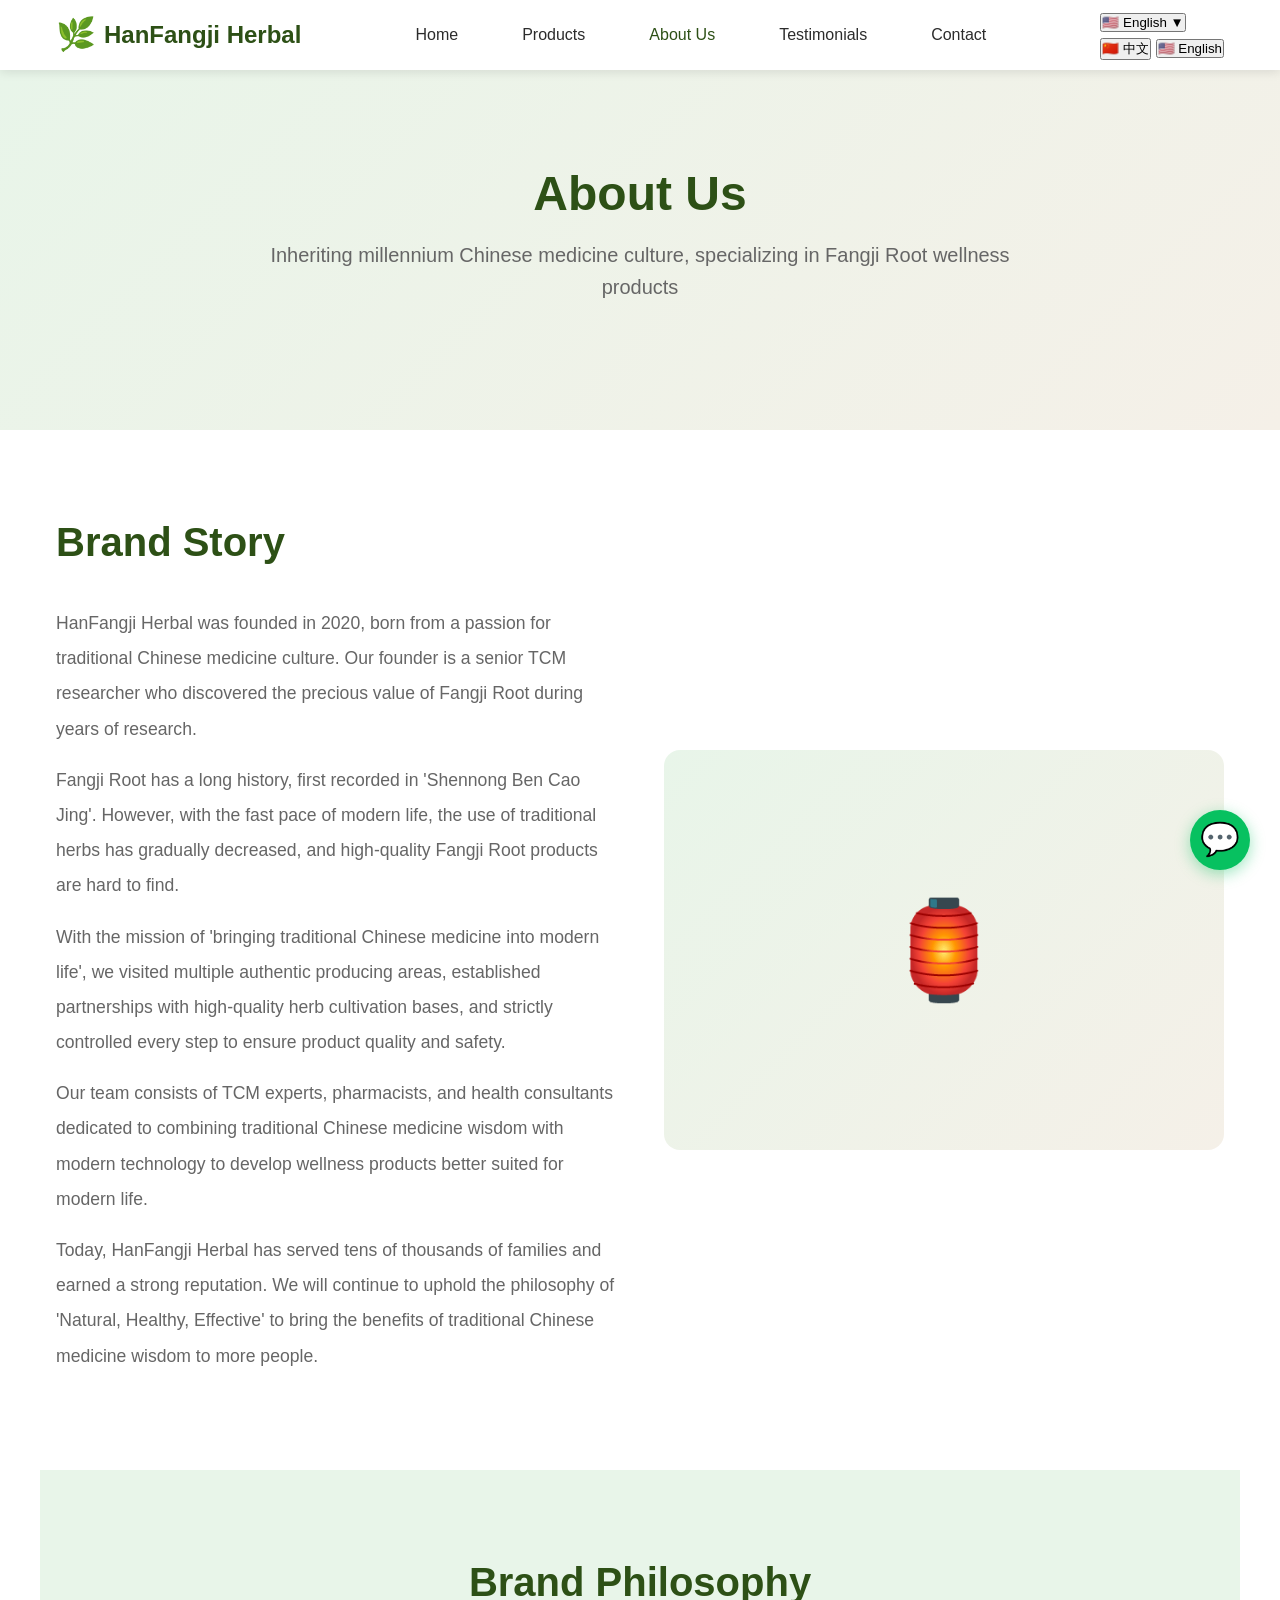
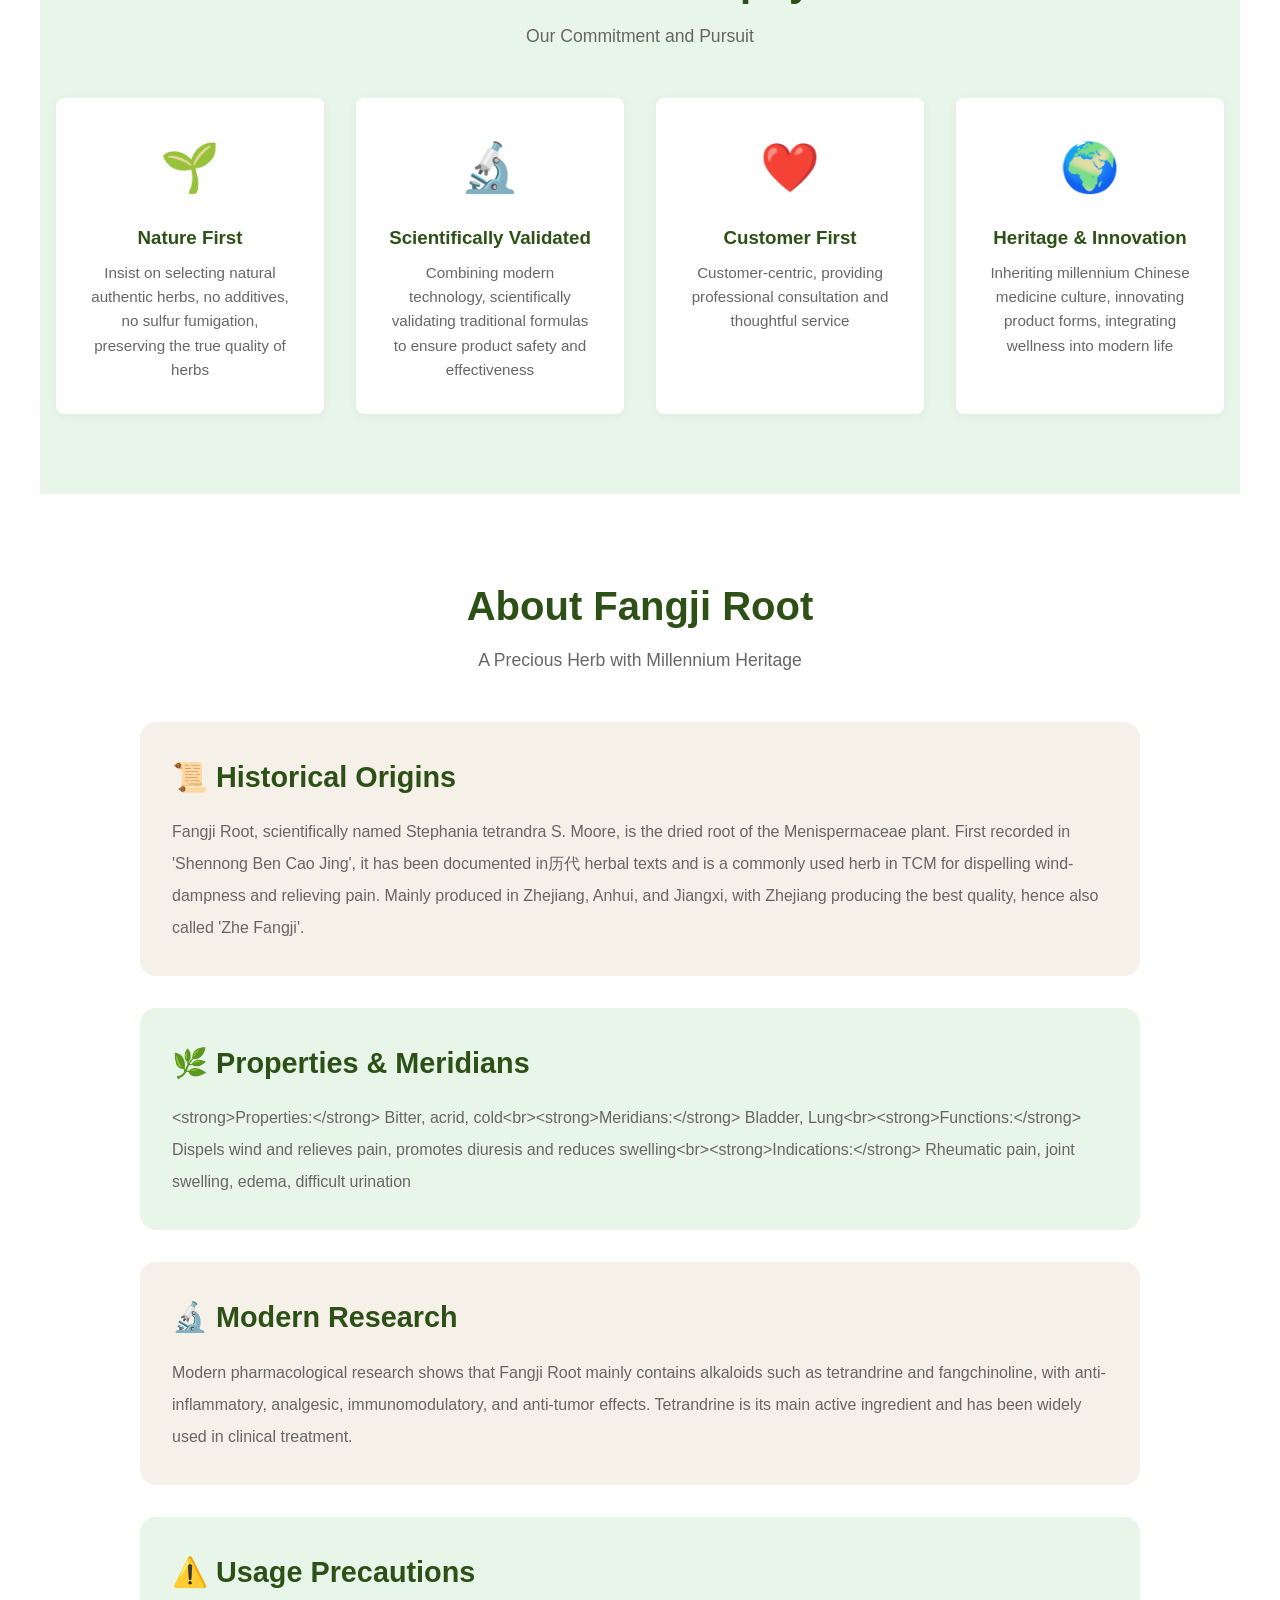
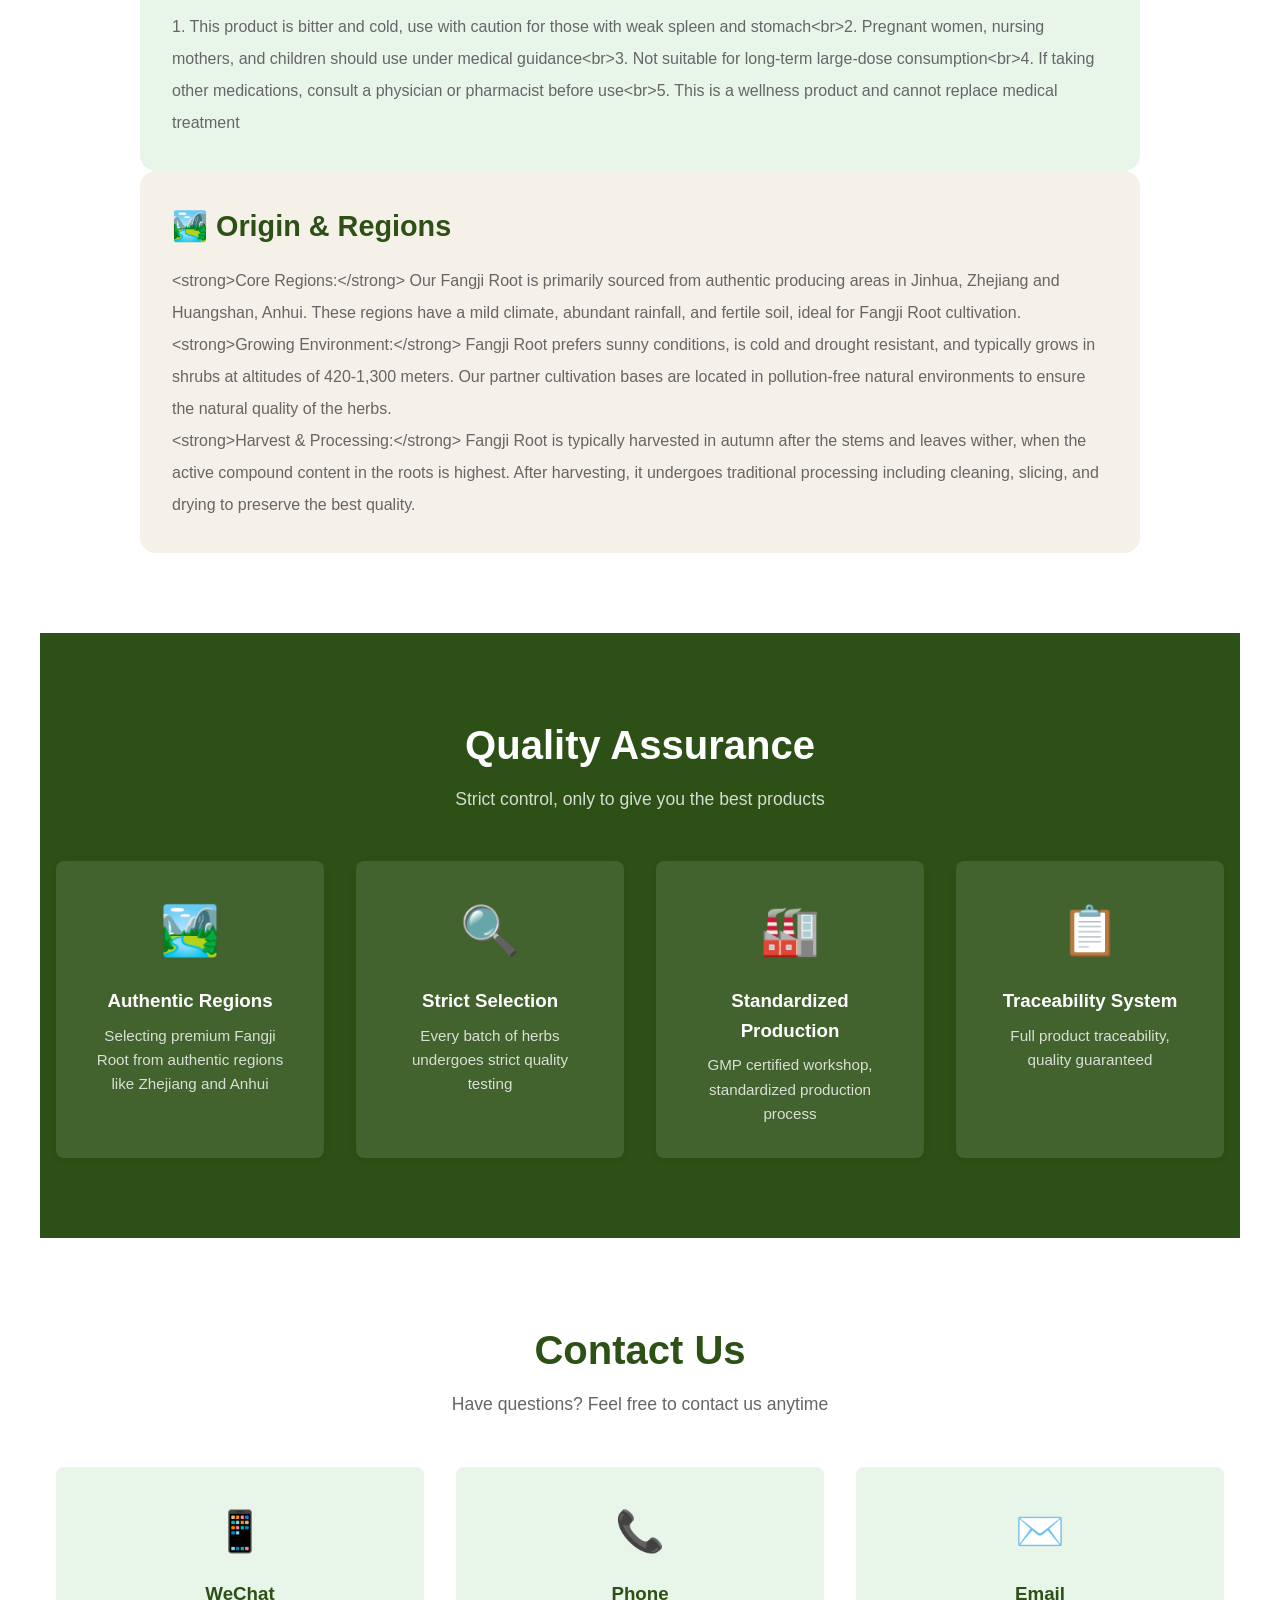
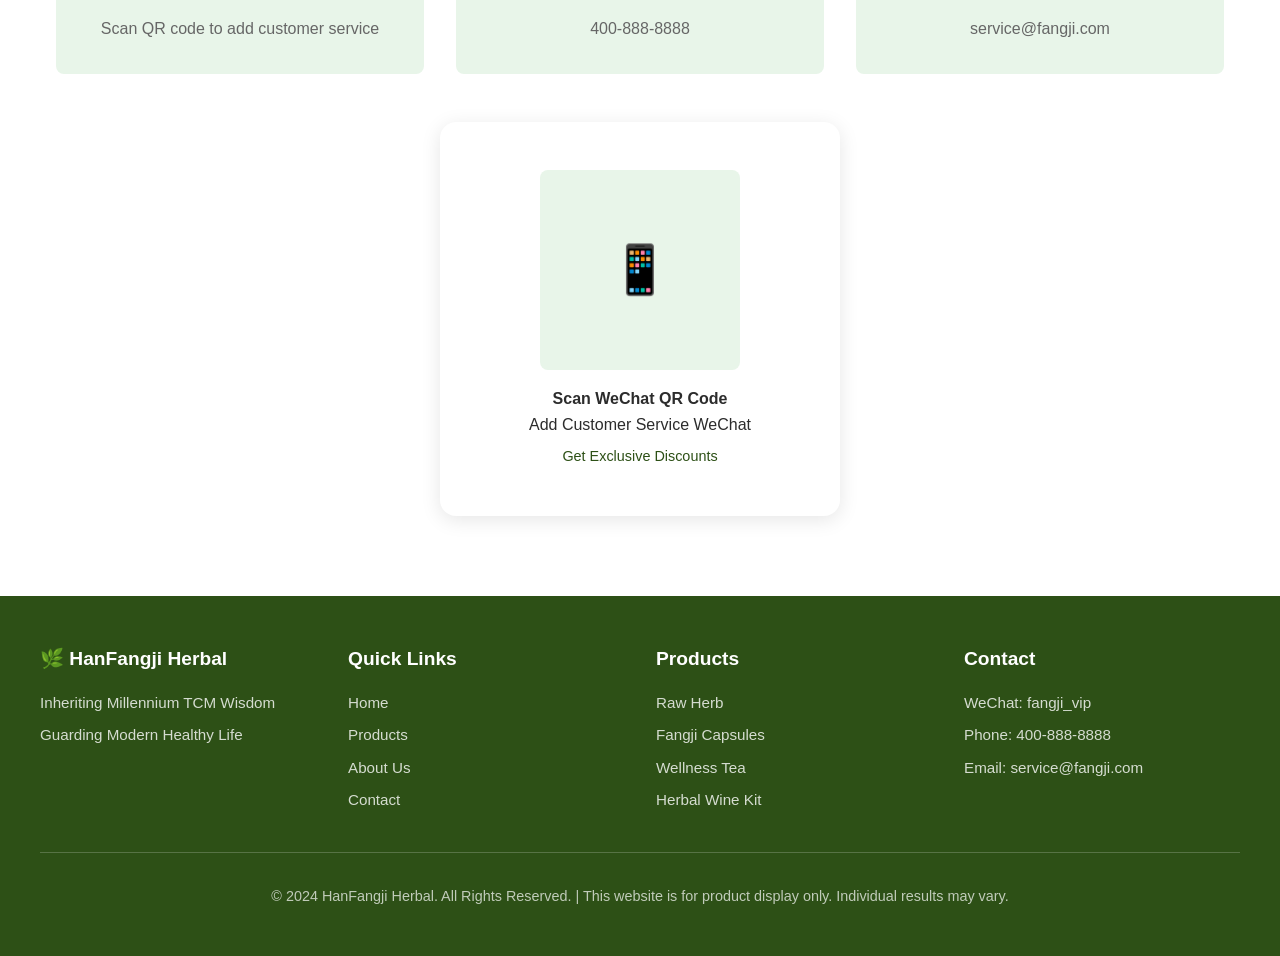
==== commit e45a1160: "feat: 添加中英双语支持，所有页面支持语言切换" ====
--- a/about.html
+++ b/about.html
@@ -39,10 +39,11 @@
     <div class="about-content">
       <div class="about-text">
         <h2 style="color: var(--primary-green); font-size: 2.5rem; margin-bottom: var(--spacing-md);" data-zh="品牌故事" data-en="Brand Story">Brand Story</h2>
-        <p style="font-size: 1.1rem; line-height: 2; margin-bottom: var(--spacing-sm);" data-zh="粉防杞品牌创立于 2020 年，源于对传统中药文化的热爱与传承。我们的创始人是一位资深中医药研究者，在多年研究中发现粉防己这一传统药材的珍贵价值。" data-en="HanFangji Herbal was founded in 2020, born from a passion for traditional Chinese medicine culture. Our founder is a senior TCM researcher who discovered the precious value of Fangji Root during years of research.">HanFangji Herbal was founded in 2020, born from a passion for traditional Chinese medicine culture. Our founder is a senior TCM researcher who discovered the precious value of Fangji Root during years of research.</p>
-        <p style="font-size: 1.1rem; line-height: 2; margin-bottom: var(--spacing-sm);" data-zh="粉防己，又名粉防杞，是中医临床常用的祛风湿药，历史悠久，最早记载于《神农本草经》。然而，随着现代生活节奏的加快，传统药材的使用逐渐减少，优质的粉防己产品更是难寻。" data-en="Fangji Root has a long history, first recorded in 'Shennong Ben Cao Jing'. However, with the fast pace of modern life, the use of traditional herbs has gradually decreased, and high-quality Fangji Root products are hard to find.">Fangji Root has a long history, first recorded in 'Shennong Ben Cao Jing'. However, with the fast pace of modern life, the use of traditional herbs has gradually decreased, and high-quality Fangji Root products are hard to find.</p>
+        <p style="font-size: 1.1rem; line-height: 2; margin-bottom: var(--spacing-sm);" data-zh="汉防己草本 (HanFangji Herbal) 品牌创立于 2020 年，源于对传统中药文化的热爱与传承。我们的创始人是一位资深中医药研究者，在多年研究中发现粉防己这一传统药材的珍贵价值。" data-en="HanFangji Herbal was founded in 2020, born from a passion for traditional Chinese medicine culture. Our founder is a senior TCM researcher who discovered the precious value of Fangji Root during years of research.">HanFangji Herbal was founded in 2020, born from a passion for traditional Chinese medicine culture. Our founder is a senior TCM researcher who discovered the precious value of Fangji Root during years of research.</p>
+        <p style="font-size: 1.1rem; line-height: 2; margin-bottom: var(--spacing-sm);" data-zh="粉防己，又名汉防己，是中医临床常用的祛风湿药，历史悠久，最早记载于《神农本草经》。然而，随着现代生活节奏的加快，传统药材的使用逐渐减少，优质的粉防己产品更是难寻。" data-en="Fangji Root has a long history, first recorded in 'Shennong Ben Cao Jing'. However, with the fast pace of modern life, the use of traditional herbs has gradually decreased, and high-quality Fangji Root products are hard to find.">Fangji Root has a long history, first recorded in 'Shennong Ben Cao Jing'. However, with the fast pace of modern life, the use of traditional herbs has gradually decreased, and high-quality Fangji Root products are hard to find.</p>
         <p style="font-size: 1.1rem; line-height: 2; margin-bottom: var(--spacing-sm);" data-zh="怀着"让传统中药走进现代生活"的初心，我们走访了多个道地产区，与优质药材种植基地建立合作，严格把控每一个环节，确保产品的品质与安全。" data-en="With the mission of 'bringing traditional Chinese medicine into modern life', we visited multiple authentic producing areas, established partnerships with high-quality herb cultivation bases, and strictly controlled every step to ensure product quality and safety.">With the mission of 'bringing traditional Chinese medicine into modern life', we visited multiple authentic producing areas, established partnerships with high-quality herb cultivation bases, and strictly controlled every step to ensure product quality and safety.</p>
-        <p style="font-size: 1.1rem; line-height: 2;" data-zh="如今，粉防杞已服务数万家庭，收获了良好的口碑。我们将继续秉承"天然、健康、有效"的理念，让更多人受益于传统中药智慧。" data-en="Today, HanFangji Herbal has served tens of thousands of families and earned a strong reputation. We will continue to uphold the philosophy of 'Natural, Healthy, Effective' to bring the benefits of traditional Chinese medicine wisdom to more people.">Today, HanFangji Herbal has served tens of thousands of families and earned a strong reputation. We will continue to uphold the philosophy of 'Natural, Healthy, Effective' to bring the benefits of traditional Chinese medicine wisdom to more people.</p>
+        <p style="font-size: 1.1rem; line-height: 2; margin-bottom: var(--spacing-sm);" data-zh="我们的团队由中医药专家、药剂师和健康管理师组成，致力于将传统中药智慧与现代科技相结合，开发出更适合现代人使用的养生产品。" data-en="Our team consists of TCM experts, pharmacists, and health consultants dedicated to combining traditional Chinese medicine wisdom with modern technology to develop wellness products better suited for modern life.">Our team consists of TCM experts, pharmacists, and health consultants dedicated to combining traditional Chinese medicine wisdom with modern technology to develop wellness products better suited for modern life.</p>
+        <p style="font-size: 1.1rem; line-height: 2;" data-zh="如今，汉防己草本已服务数万家庭，收获了良好的口碑。我们将继续秉承"天然、健康、有效"的理念，让更多人受益于传统中药智慧。" data-en="Today, HanFangji Herbal has served tens of thousands of families and earned a strong reputation. We will continue to uphold the philosophy of 'Natural, Healthy, Effective' to bring the benefits of traditional Chinese medicine wisdom to more people.">Today, HanFangji Herbal has served tens of thousands of families and earned a strong reputation. We will continue to uphold the philosophy of 'Natural, Healthy, Effective' to bring the benefits of traditional Chinese medicine wisdom to more people.</p>
       </div>
       <div class="about-image">🏮</div>
     </div>
@@ -103,6 +104,13 @@
       <div style="background: var(--light-green); padding: var(--spacing-md); border-radius: var(--border-radius-lg);">
         <h3 style="color: var(--primary-green); font-size: 1.8rem; margin-bottom: var(--spacing-sm);" data-zh="⚠️ 使用注意" data-en="⚠️ Usage Precautions">⚠️ Usage Precautions</h3>
         <p style="line-height: 2; color: var(--text-light);" data-zh="1. 本品苦寒，脾胃虚寒者慎用<br>2. 孕妇、哺乳期妇女及儿童应在医师指导下使用<br>3. 不宜长期大量服用<br>4. 如正在服用其他药物，使用前请咨询医师或药师<br>5. 本品为养生保健产品，不能替代药物治疗" data-en="1. This product is bitter and cold, use with caution for those with weak spleen and stomach<br>2. Pregnant women, nursing mothers, and children should use under medical guidance<br>3. Not suitable for long-term large-dose consumption<br>4. If taking other medications, consult a physician or pharmacist before use<br>5. This is a wellness product and cannot replace medical treatment">1. This product is bitter and cold, use with caution for those with weak spleen and stomach<br>2. Pregnant women, nursing mothers, and children should use under medical guidance<br>3. Not suitable for long-term large-dose consumption<br>4. If taking other medications, consult a physician or pharmacist before use<br>5. This is a wellness product and cannot replace medical treatment</p>
+      </div>
+
+      <div style="background: var(--light-brown); padding: var(--spacing-md); border-radius: var(--border-radius-lg);">
+        <h3 style="color: var(--primary-green); font-size: 1.8rem; margin-bottom: var(--spacing-sm);" data-zh="🏞️ 产地介绍" data-en="🏞️ Origin & Regions">🏞️ Origin & Regions</h3>
+        <p style="line-height: 2; color: var(--text-light);" data-zh="<strong>核心产区：</strong>我们的粉防己主要采自浙江省金华市、安徽省黄山市等道地产区。这些地区气候温和、雨量充沛、土壤肥沃，非常适合粉防己的生长。" data-en="<strong>Core Regions:</strong> Our Fangji Root is primarily sourced from authentic producing areas in Jinhua, Zhejiang and Huangshan, Anhui. These regions have a mild climate, abundant rainfall, and fertile soil, ideal for Fangji Root cultivation."><strong>Core Regions:</strong> Our Fangji Root is primarily sourced from authentic producing areas in Jinhua, Zhejiang and Huangshan, Anhui. These regions have a mild climate, abundant rainfall, and fertile soil, ideal for Fangji Root cultivation.</p>
+        <p style="line-height: 2; color: var(--text-light);" data-zh="<strong>种植环境：</strong>粉防己喜阳光充足，耐寒、耐旱，多生长于海拔 420 米至 1,300 米的村边、旷野、路边等处的灌丛中。我们合作的种植基地均位于无污染的自然环境中，确保药材的天然品质。" data-en="<strong>Growing Environment:</strong> Fangji Root prefers sunny conditions, is cold and drought resistant, and typically grows in shrubs at altitudes of 420-1,300 meters. Our partner cultivation bases are located in pollution-free natural environments to ensure the natural quality of the herbs."><strong>Growing Environment:</strong> Fangji Root prefers sunny conditions, is cold and drought resistant, and typically grows in shrubs at altitudes of 420-1,300 meters. Our partner cultivation bases are located in pollution-free natural environments to ensure the natural quality of the herbs.</p>
+        <p style="line-height: 2; color: var(--text-light);" data-zh="<strong>采收加工：</strong>粉防己一般在秋季茎叶枯萎后采挖，此时根部有效成分含量最高。采挖后经过清洗、切片、干燥等传统炮制工艺，保留药材的最佳品质。" data-en="<strong>Harvest & Processing:</strong> Fangji Root is typically harvested in autumn after the stems and leaves wither, when the active compound content in the roots is highest. After harvesting, it undergoes traditional processing including cleaning, slicing, and drying to preserve the best quality."><strong>Harvest & Processing:</strong> Fangji Root is typically harvested in autumn after the stems and leaves wither, when the active compound content in the roots is highest. After harvesting, it undergoes traditional processing including cleaning, slicing, and drying to preserve the best quality.</p>
       </div>
     </div>
   </section>
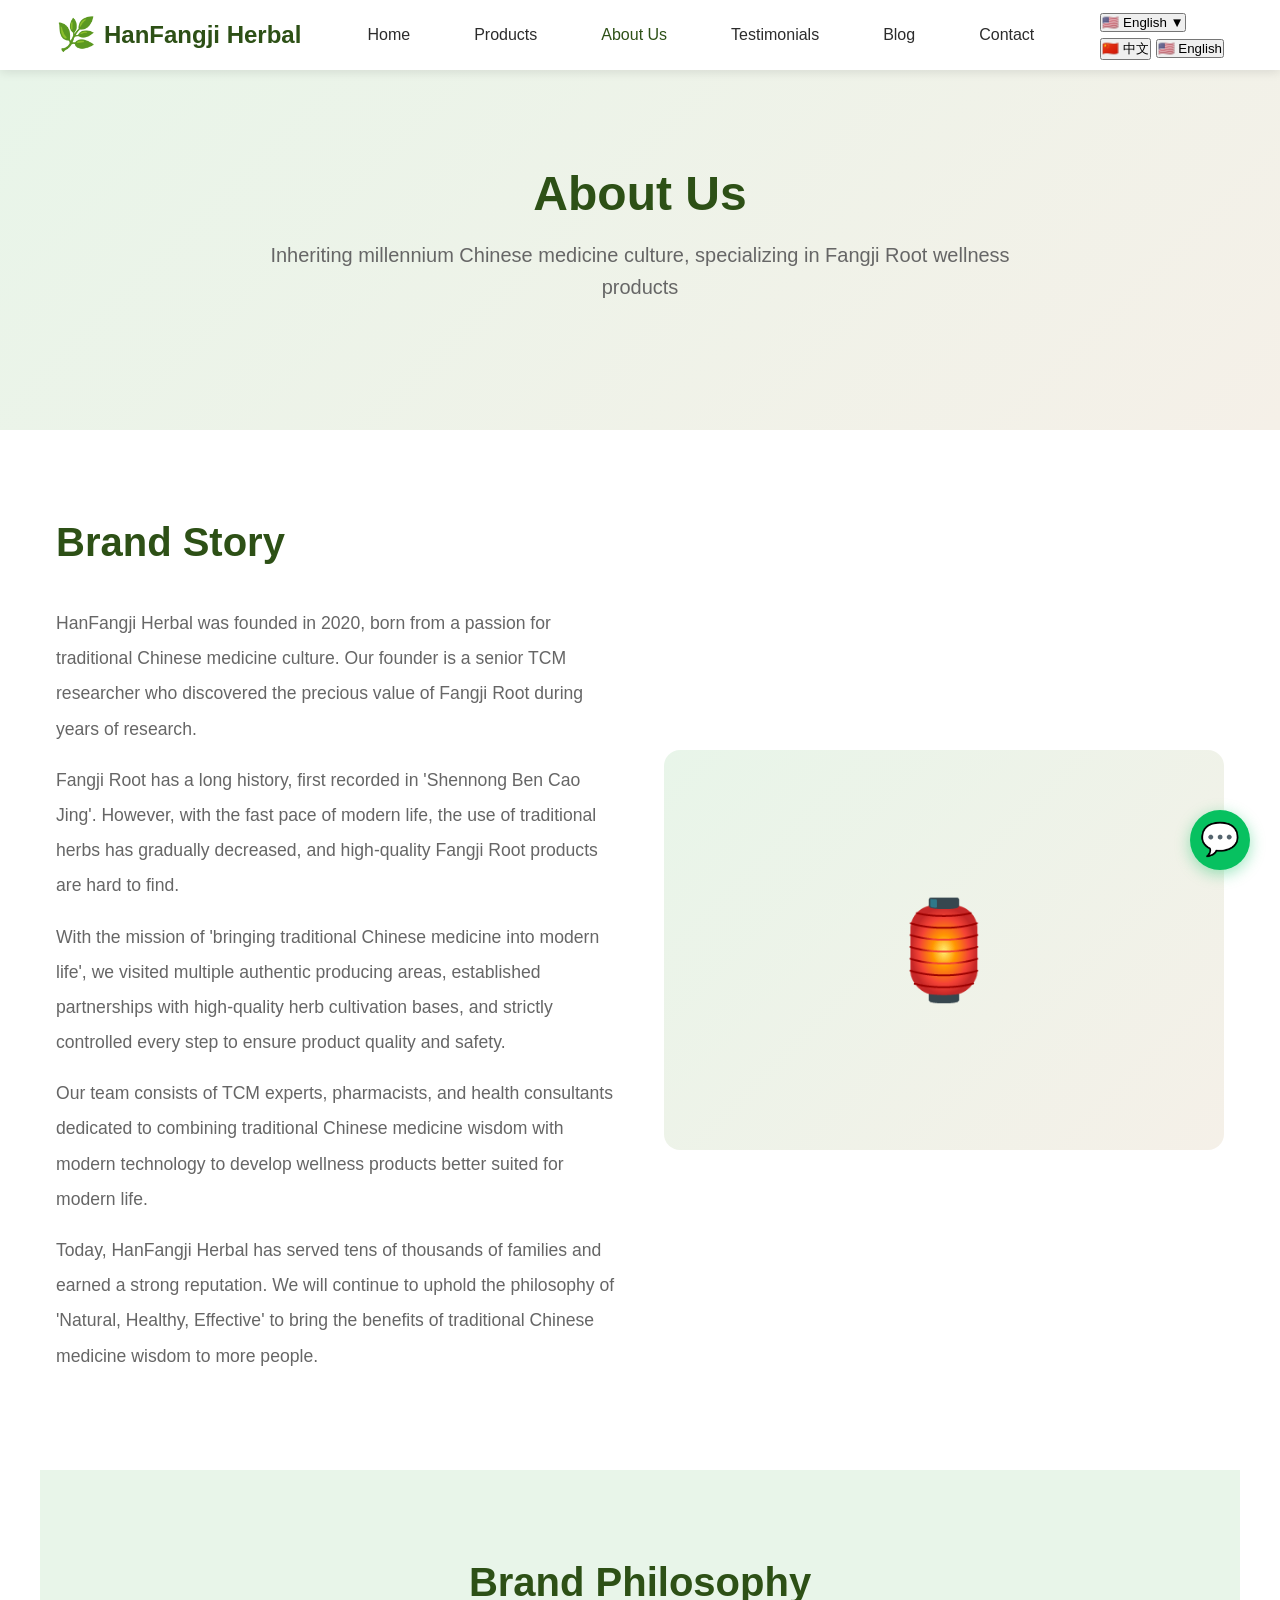
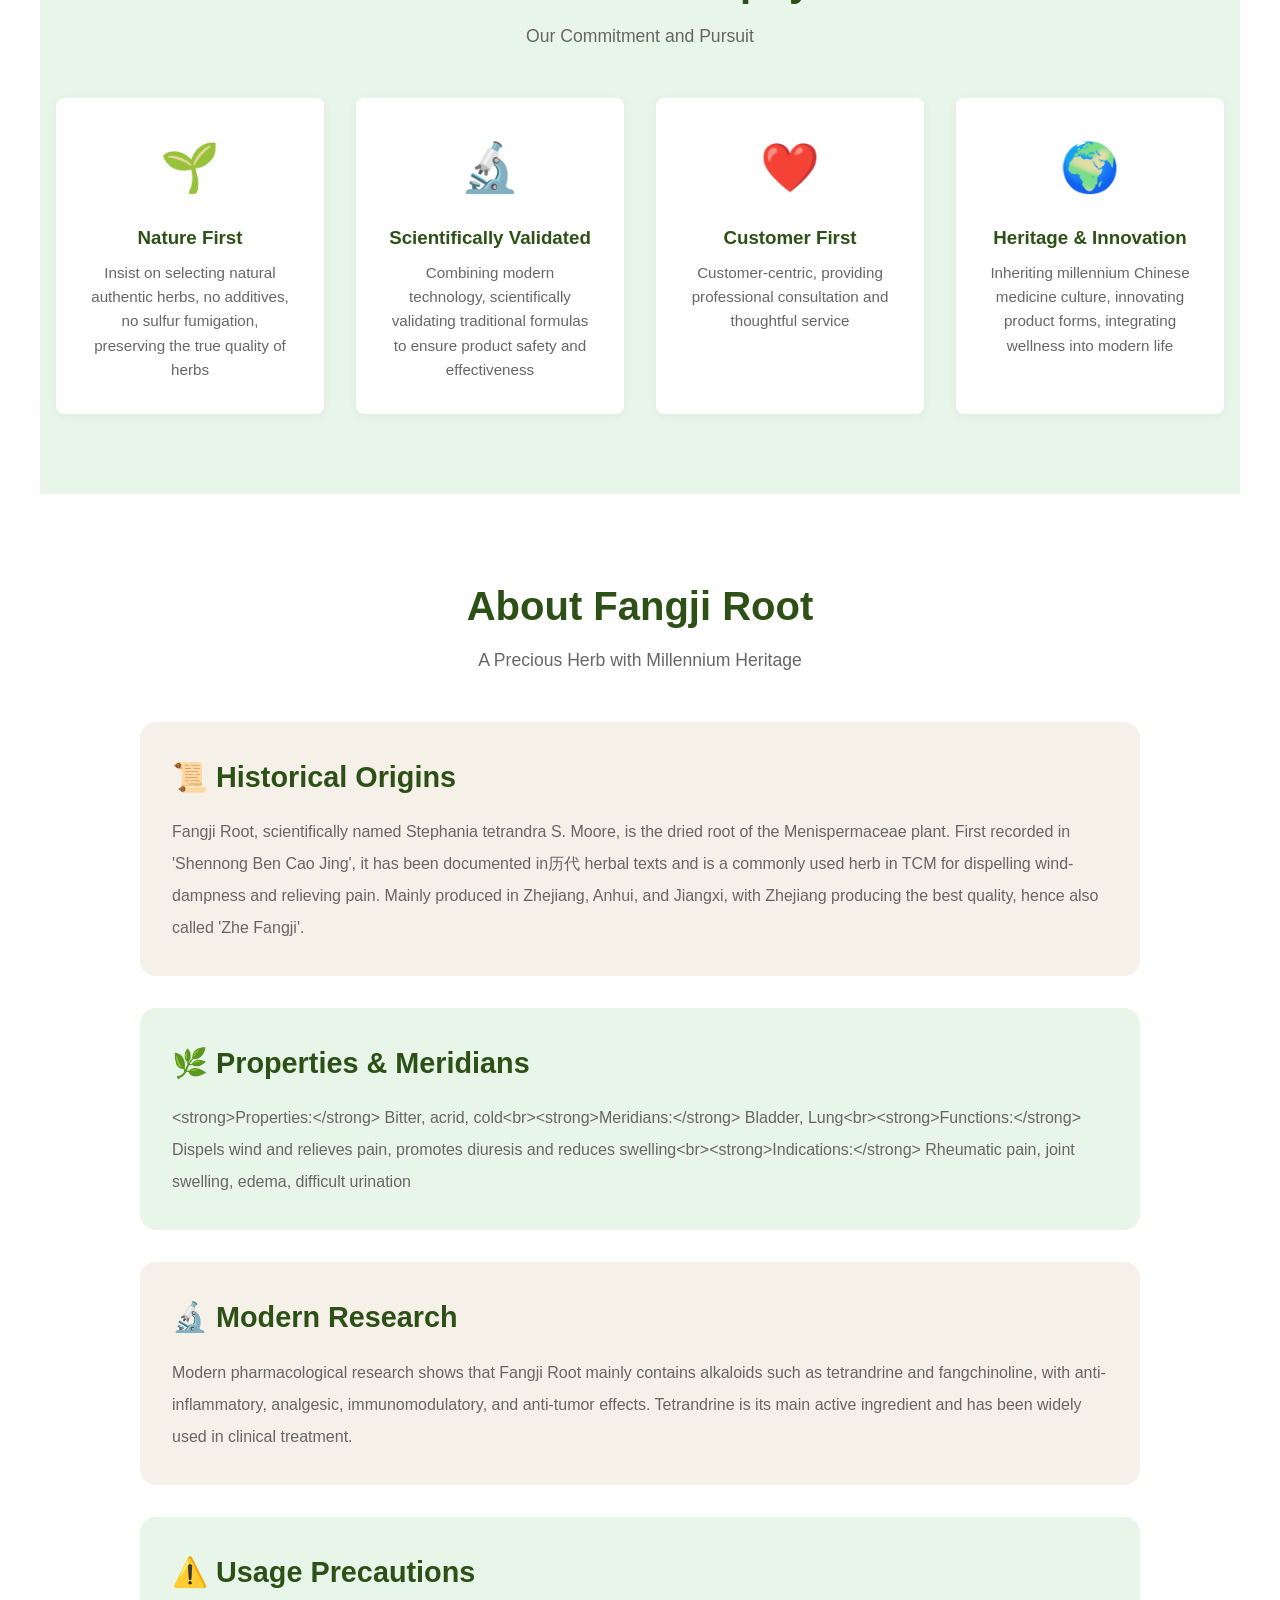
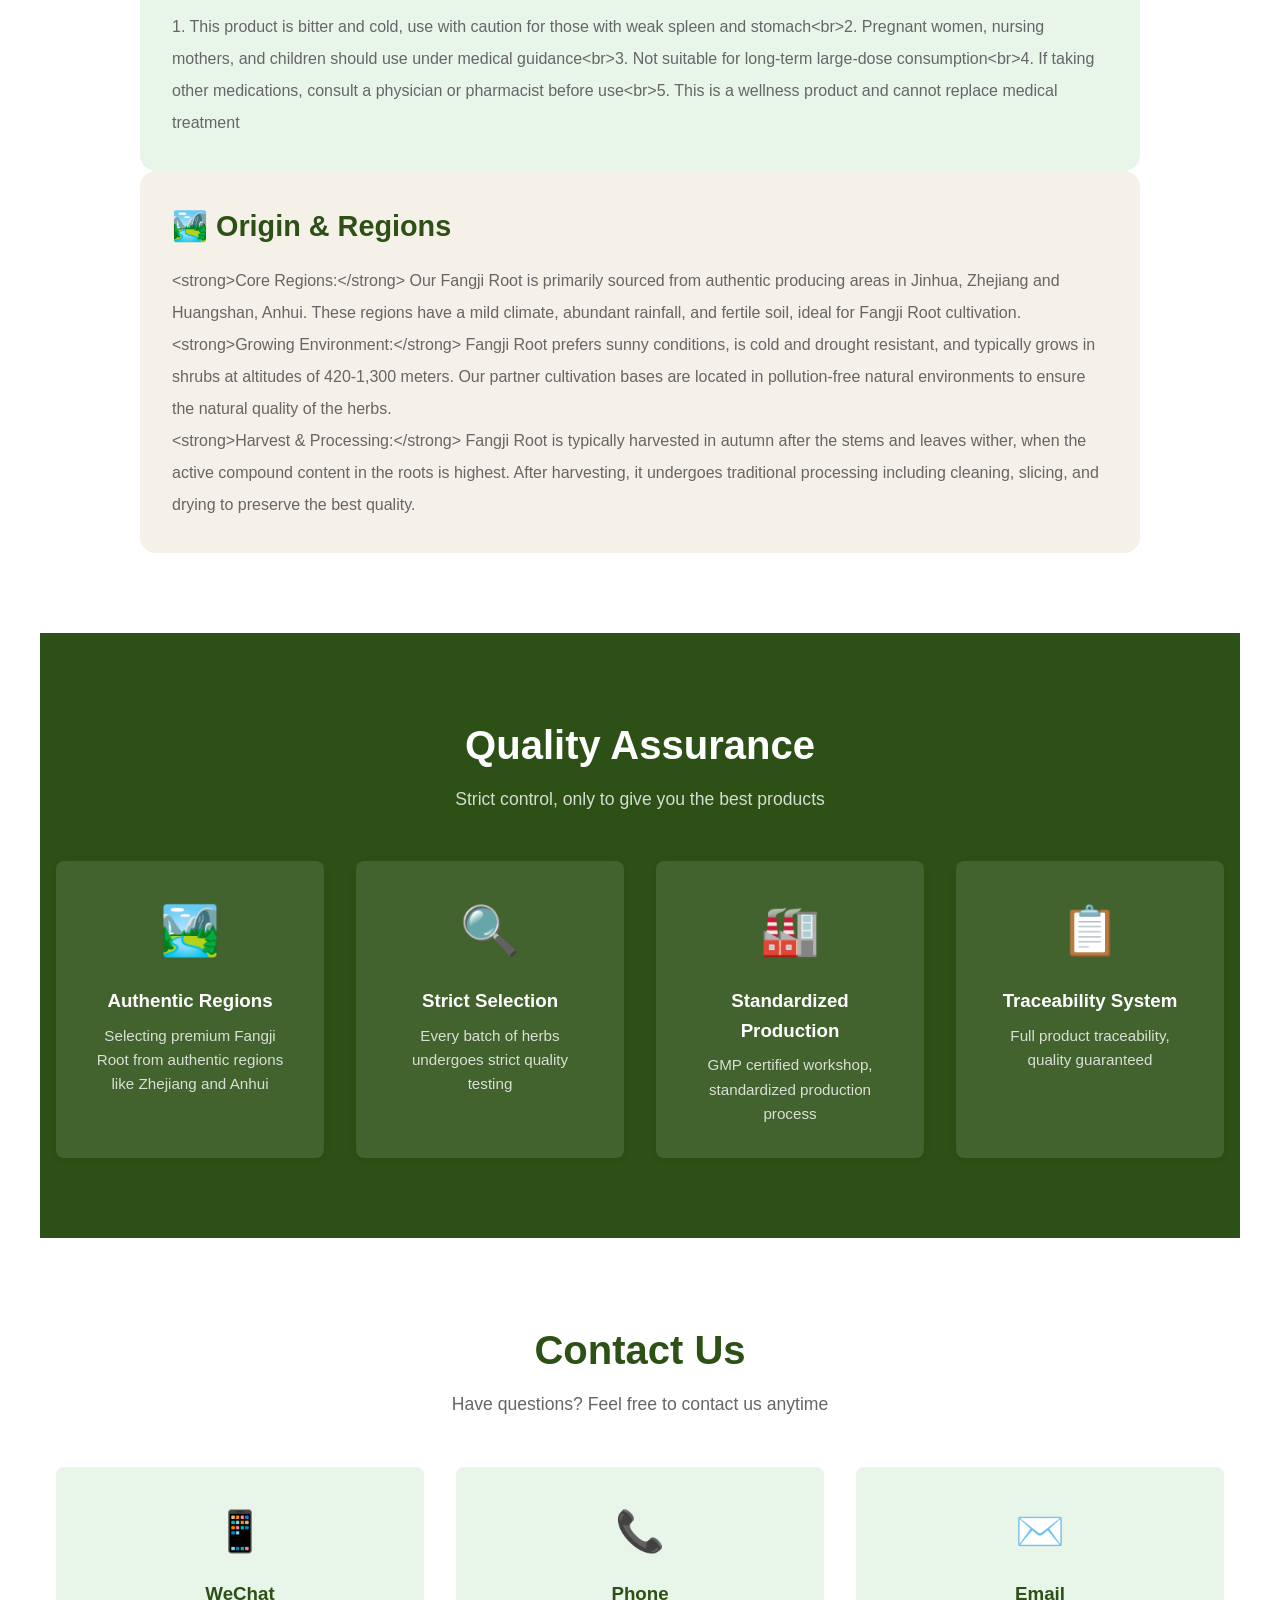
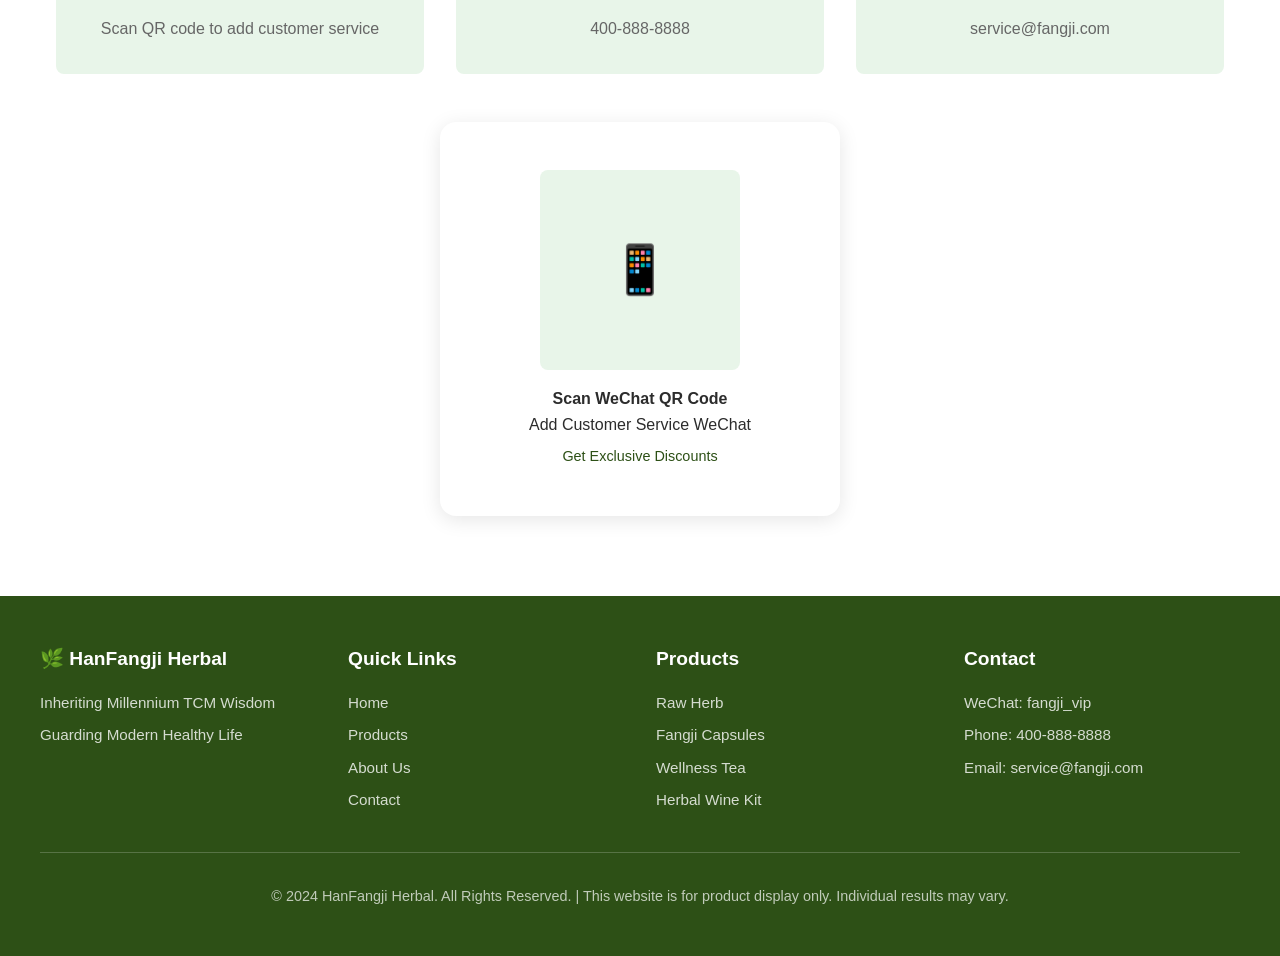
==== commit 2dcbc853: "充实网站养生内容 - 添加博客页面、产品详情、客户评价和品牌故事 - index.html: 添加为什么选择我们板块、功效数据、养生贴士 - about.html: 充实品牌故事、添加产地介绍和质量保" ====
--- a/about.html
+++ b/about.html
@@ -20,6 +20,7 @@
         <li><a href="products.html" data-zh="产品中心" data-en="Products">Products</a></li>
         <li><a href="about.html" class="active" data-zh="关于我们" data-en="About Us">About Us</a></li>
         <li><a href="testimonials.html" data-zh="客户见证" data-en="Testimonials">Testimonials</a></li>
+        <li><a href="blog.html" data-zh="养生博客" data-en="Blog">Blog</a></li>
         <li><a href="contact.html" data-zh="购买咨询" data-en="Contact">Contact</a></li>
       </ul>
       <button class="mobile-menu-btn" id="mobileMenuBtn">☰</button>
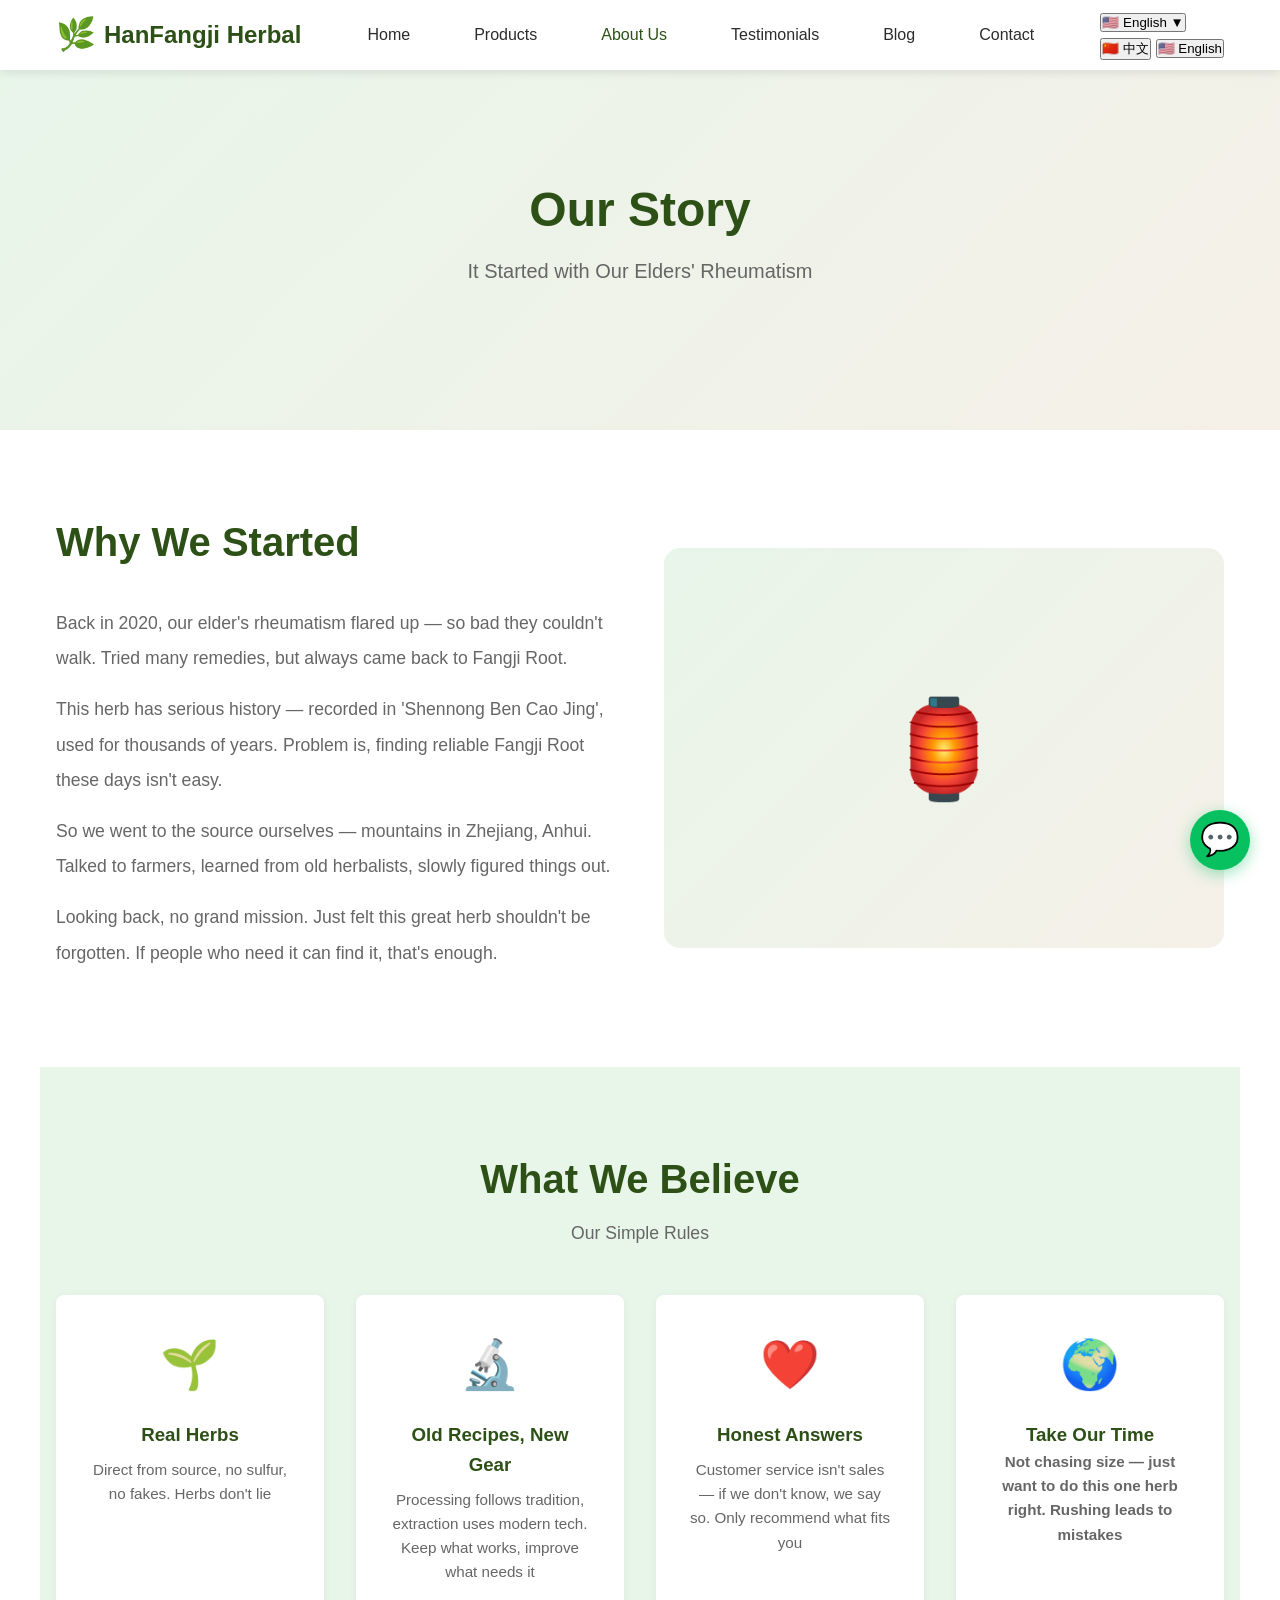
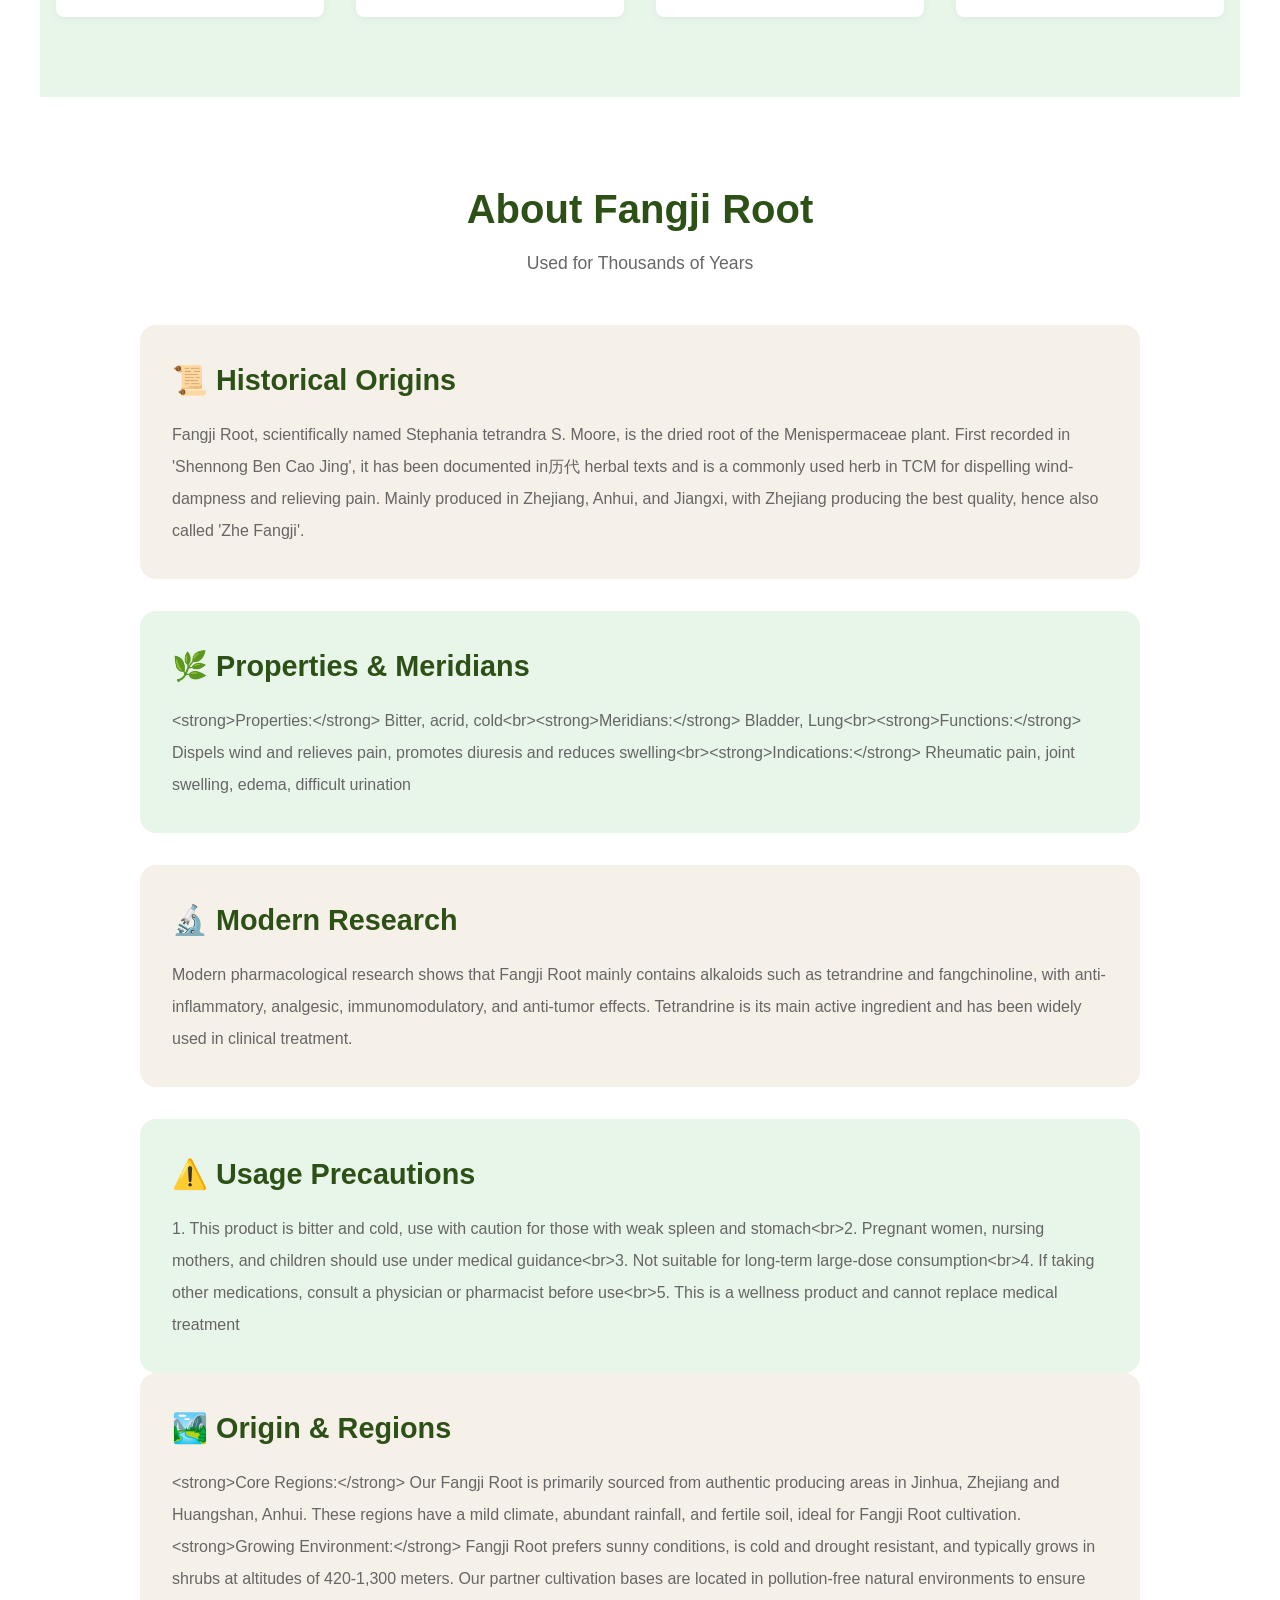
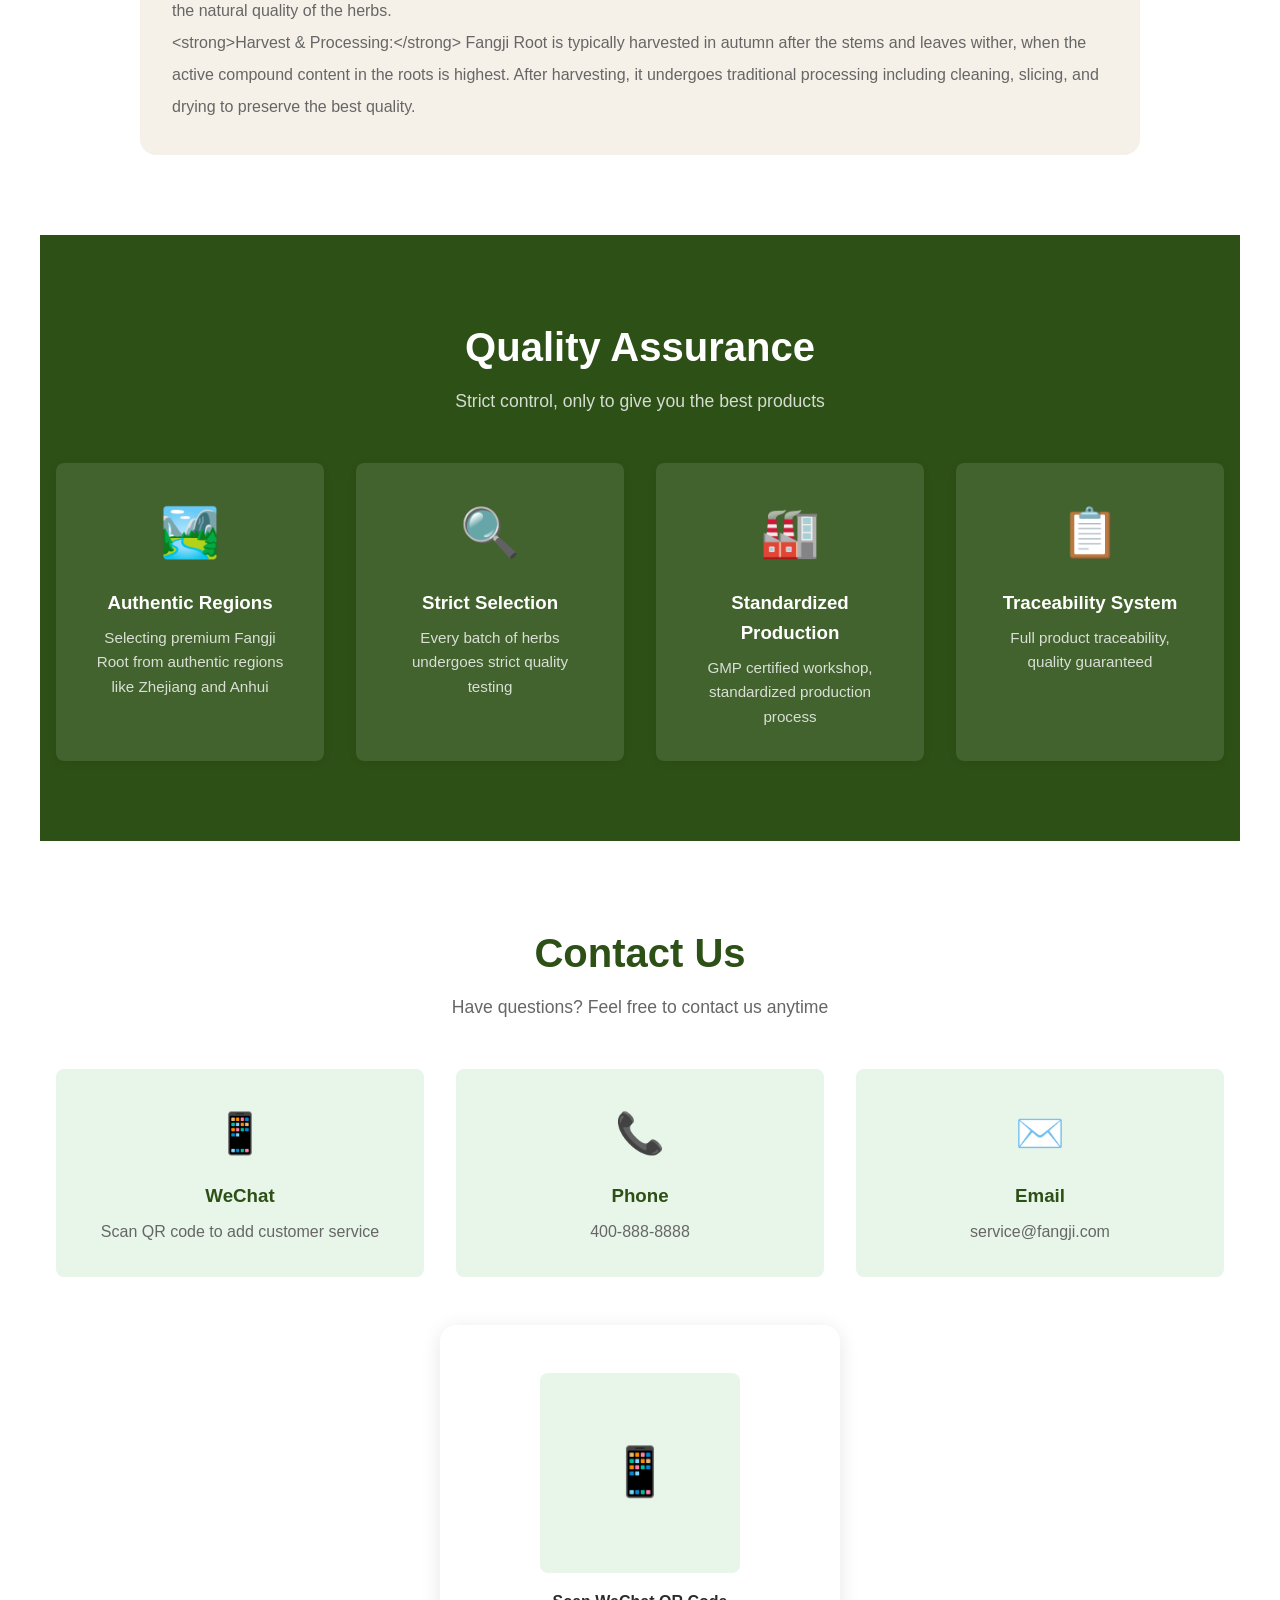
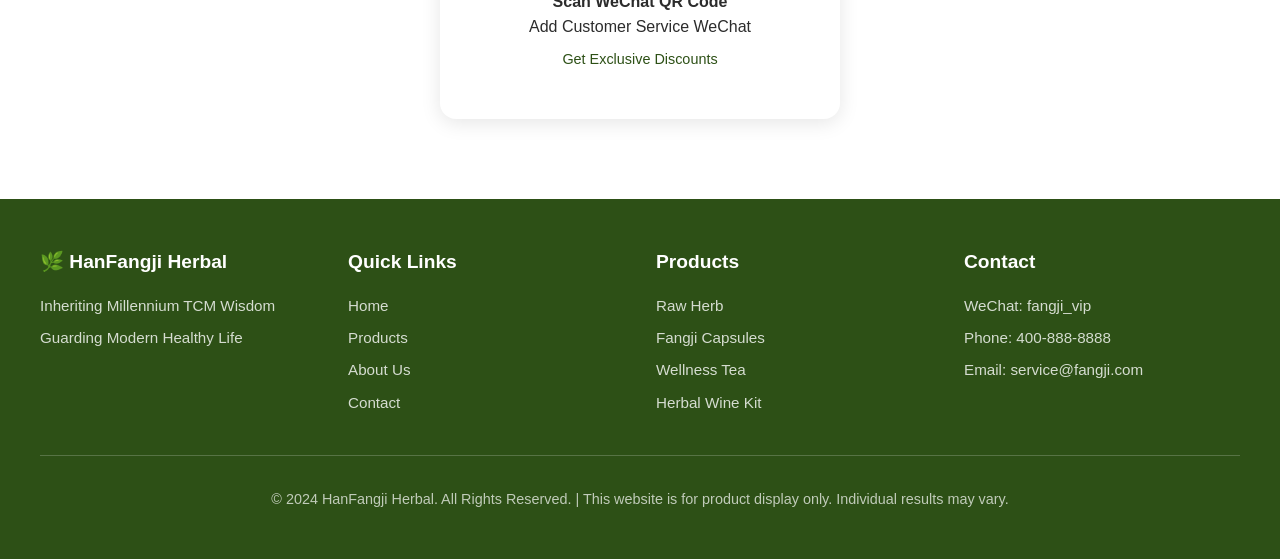
==== commit feb58cb2: "文案去 AI 味润色 - 首页/关于/产品/评价页优化 - index.html:  slogan 改成'一味老药 三代人都在用'，产品描述更口语化，功效说明去掉套话 - about.html:  品" ====
--- a/about.html
+++ b/about.html
@@ -30,8 +30,8 @@
   <!-- Page Header -->
   <section class="hero" style="min-height: 40vh;">
     <div class="hero-content fade-in">
-      <h1 data-zh="关于我们" data-en="About Us">About Us</h1>
-      <p data-zh="传承千年中药文化，专注粉防己养生产品" data-en="Inheriting millennium Chinese medicine culture, specializing in Fangji Root wellness products">Inheriting millennium Chinese medicine culture, specializing in Fangji Root wellness products</p>
+      <h1 data-zh="我们的故事" data-en="Our Story">Our Story</h1>
+      <p data-zh="从家里长辈的风湿说起" data-en="It Started with Our Elders' Rheumatism">It Started with Our Elders' Rheumatism</p>
     </div>
   </section>
 
@@ -39,43 +39,42 @@
   <section class="section">
     <div class="about-content">
       <div class="about-text">
-        <h2 style="color: var(--primary-green); font-size: 2.5rem; margin-bottom: var(--spacing-md);" data-zh="品牌故事" data-en="Brand Story">Brand Story</h2>
-        <p style="font-size: 1.1rem; line-height: 2; margin-bottom: var(--spacing-sm);" data-zh="汉防己草本 (HanFangji Herbal) 品牌创立于 2020 年，源于对传统中药文化的热爱与传承。我们的创始人是一位资深中医药研究者，在多年研究中发现粉防己这一传统药材的珍贵价值。" data-en="HanFangji Herbal was founded in 2020, born from a passion for traditional Chinese medicine culture. Our founder is a senior TCM researcher who discovered the precious value of Fangji Root during years of research.">HanFangji Herbal was founded in 2020, born from a passion for traditional Chinese medicine culture. Our founder is a senior TCM researcher who discovered the precious value of Fangji Root during years of research.</p>
-        <p style="font-size: 1.1rem; line-height: 2; margin-bottom: var(--spacing-sm);" data-zh="粉防己，又名汉防己，是中医临床常用的祛风湿药，历史悠久，最早记载于《神农本草经》。然而，随着现代生活节奏的加快，传统药材的使用逐渐减少，优质的粉防己产品更是难寻。" data-en="Fangji Root has a long history, first recorded in 'Shennong Ben Cao Jing'. However, with the fast pace of modern life, the use of traditional herbs has gradually decreased, and high-quality Fangji Root products are hard to find.">Fangji Root has a long history, first recorded in 'Shennong Ben Cao Jing'. However, with the fast pace of modern life, the use of traditional herbs has gradually decreased, and high-quality Fangji Root products are hard to find.</p>
-        <p style="font-size: 1.1rem; line-height: 2; margin-bottom: var(--spacing-sm);" data-zh="怀着"让传统中药走进现代生活"的初心，我们走访了多个道地产区，与优质药材种植基地建立合作，严格把控每一个环节，确保产品的品质与安全。" data-en="With the mission of 'bringing traditional Chinese medicine into modern life', we visited multiple authentic producing areas, established partnerships with high-quality herb cultivation bases, and strictly controlled every step to ensure product quality and safety.">With the mission of 'bringing traditional Chinese medicine into modern life', we visited multiple authentic producing areas, established partnerships with high-quality herb cultivation bases, and strictly controlled every step to ensure product quality and safety.</p>
-        <p style="font-size: 1.1rem; line-height: 2; margin-bottom: var(--spacing-sm);" data-zh="我们的团队由中医药专家、药剂师和健康管理师组成，致力于将传统中药智慧与现代科技相结合，开发出更适合现代人使用的养生产品。" data-en="Our team consists of TCM experts, pharmacists, and health consultants dedicated to combining traditional Chinese medicine wisdom with modern technology to develop wellness products better suited for modern life.">Our team consists of TCM experts, pharmacists, and health consultants dedicated to combining traditional Chinese medicine wisdom with modern technology to develop wellness products better suited for modern life.</p>
-        <p style="font-size: 1.1rem; line-height: 2;" data-zh="如今，汉防己草本已服务数万家庭，收获了良好的口碑。我们将继续秉承"天然、健康、有效"的理念，让更多人受益于传统中药智慧。" data-en="Today, HanFangji Herbal has served tens of thousands of families and earned a strong reputation. We will continue to uphold the philosophy of 'Natural, Healthy, Effective' to bring the benefits of traditional Chinese medicine wisdom to more people.">Today, HanFangji Herbal has served tens of thousands of families and earned a strong reputation. We will continue to uphold the philosophy of 'Natural, Healthy, Effective' to bring the benefits of traditional Chinese medicine wisdom to more people.</p>
+        <h2 style="color: var(--primary-green); font-size: 2.5rem; margin-bottom: var(--spacing-md);" data-zh="为什么做这个" data-en="Why We Started">Why We Started</h2>
+        <p style="font-size: 1.1rem; line-height: 2; margin-bottom: var(--spacing-sm);" data-zh="2020 年的时候，家里老人风湿犯了，疼得走不了路。试了不少方子，最后还是回到粉防己这味药上。" data-en="Back in 2020, our elder's rheumatism flared up — so bad they couldn't walk. Tried many remedies, but always came back to Fangji Root.">Back in 2020, our elder's rheumatism flared up — so bad they couldn't walk. Tried many remedies, but always came back to Fangji Root.</p>
+        <p style="font-size: 1.1rem; line-height: 2; margin-bottom: var(--spacing-sm);" data-zh="这味药其实很有来头，《神农本草经》里就有记载，用了几千年。但问题是，现在想买点靠谱的粉防己不容易。" data-en="This herb has serious history — recorded in 'Shennong Ben Cao Jing', used for thousands of years. Problem is, finding reliable Fangji Root these days isn't easy.">This herb has serious history — recorded in 'Shennong Ben Cao Jing', used for thousands of years. Problem is, finding reliable Fangji Root these days isn't easy.</p>
+        <p style="font-size: 1.1rem; line-height: 2; margin-bottom: var(--spacing-sm);" data-zh="后来干脆自己去产地跑，浙江、安徽的山里都去过。跟农户聊，跟老药工学，慢慢摸清了门道。" data-en="So we went to the source ourselves — mountains in Zhejiang, Anhui. Talked to farmers, learned from old herbalists, slowly figured things out.">So we went to the source ourselves — mountains in Zhejiang, Anhui. Talked to farmers, learned from old herbalists, slowly figured things out.</p>
+        <p style="font-size: 1.1rem; line-height: 2; margin-bottom: var(--spacing-sm);" data-zh="现在想想，也没什么大志向。就是觉得这么好的药，不该被埋没。有需要的人能用上，就够了。" data-en="Looking back, no grand mission. Just felt this great herb shouldn't be forgotten. If people who need it can find it, that's enough.">Looking back, no grand mission. Just felt this great herb shouldn't be forgotten. If people who need it can find it, that's enough.</p>
       </div>
       <div class="about-image">🏮</div>
     </div>
   </section>
 
-  <!-- Brand Philosophy -->
+  <!-- What We Believe -->
   <section class="section" style="background: var(--light-green);">
     <div class="section-header">
-      <h2 data-zh="品牌理念" data-en="Brand Philosophy">Brand Philosophy</h2>
-      <p data-zh="我们的坚持与追求" data-en="Our Commitment and Pursuit">Our Commitment and Pursuit</p>
+      <h2 data-zh="我们信什么" data-en="What We Believe">What We Believe</h2>
+      <p data-zh"做事的几条规矩" data-en"Our Simple Rules">Our Simple Rules</p>
     </div>
     <div class="benefits-grid">
       <div class="benefit-card">
         <div class="benefit-icon">🌱</div>
-        <h3 data-zh="天然为本" data-en="Nature First">Nature First</h3>
-        <p data-zh="坚持选用天然道地药材，无添加、无硫熏，保留药材本真品质" data-en="Insist on selecting natural authentic herbs, no additives, no sulfur fumigation, preserving the true quality of herbs">Insist on selecting natural authentic herbs, no additives, no sulfur fumigation, preserving the true quality of herbs</p>
+        <h3 data-zh="药材要真" data-en="Real Herbs">Real Herbs</h3>
+        <p data-zh="产地直收，不熏硫、不掺假。药材这东西，骗不了人" data-en="Direct from source, no sulfur, no fakes. Herbs don't lie">Direct from source, no sulfur, no fakes. Herbs don't lie</p>
       </div>
       <div class="benefit-card">
         <div class="benefit-icon">🔬</div>
-        <h3 data-zh="科学验证" data-en="Scientifically Validated">Scientifically Validated</h3>
-        <p data-zh="结合现代科技，对传统配方进行科学验证，确保产品安全有效" data-en="Combining modern technology, scientifically validating traditional formulas to ensure product safety and effectiveness">Combining modern technology, scientifically validating traditional formulas to ensure product safety and effectiveness</p>
+        <h3 data-zh="老方子 + 新设备" data-en="Old Recipes, New Gear">Old Recipes, New Gear</h3>
+        <p data-zh"炮制按老规矩，提取用新设备。该守的守，该改的改" data-en"Processing follows tradition, extraction uses modern tech. Keep what works, improve what needs it">Processing follows tradition, extraction uses modern tech. Keep what works, improve what needs it</p>
       </div>
       <div class="benefit-card">
         <div class="benefit-icon">❤️</div>
-        <h3 data-zh="客户至上" data-en="Customer First">Customer First</h3>
-        <p data-zh="以客户需求为中心，提供专业咨询与贴心服务" data-en="Customer-centric, providing professional consultation and thoughtful service">Customer-centric, providing professional consultation and thoughtful service</p>
+        <h3 data-zh"有问题就说" data-en"Honest Answers">Honest Answers</h3>
+        <p data-zh"客服不是销售，不懂的就说不懂。适合你的才推荐" data-en"Customer service isn't sales — if we don't know, we say so. Only recommend what fits you">Customer service isn't sales — if we don't know, we say so. Only recommend what fits you</p>
       </div>
       <div class="benefit-card">
         <div class="benefit-icon">🌍</div>
-        <h3 data-zh="传承创新" data-en="Heritage & Innovation">Heritage & Innovation</h3>
-        <p data-zh="传承千年中药文化，创新产品形式，让养生融入现代生活" data-en="Inheriting millennium Chinese medicine culture, innovating product forms, integrating wellness into modern life">Inheriting millennium Chinese medicine culture, innovating product forms, integrating wellness into modern life</p>
+        <h3 data-zh"慢慢来" data-en"Take Our Time">Take Our Time</p>
+        <p data-zh"不追求做多大，就把这一味药做好。急了容易出错" data-en"Not chasing size — just want to do this one herb right. Rushing leads to mistakes">Not chasing size — just want to do this one herb right. Rushing leads to mistakes</p>
       </div>
     </div>
   </section>
@@ -83,8 +82,8 @@
   <!-- About Fangji Root -->
   <section class="section">
     <div class="section-header">
-      <h2 data-zh="关于粉防己" data-en="About Fangji Root">About Fangji Root</h2>
-      <p data-zh="千年传承的珍贵药材" data-en="A Precious Herb with Millennium Heritage">A Precious Herb with Millennium Heritage</p>
+      <h2 data-zh="说说粉防己这味药" data-en="About Fangji Root">About Fangji Root</h2>
+      <p data-zh"老祖宗用了几千年的东西" data-en"Used for Thousands of Years">Used for Thousands of Years</p>
     </div>
     <div style="max-width: 1000px; margin: 0 auto;">
       <div style="background: var(--light-brown); padding: var(--spacing-md); border-radius: var(--border-radius-lg); margin-bottom: var(--spacing-md);">
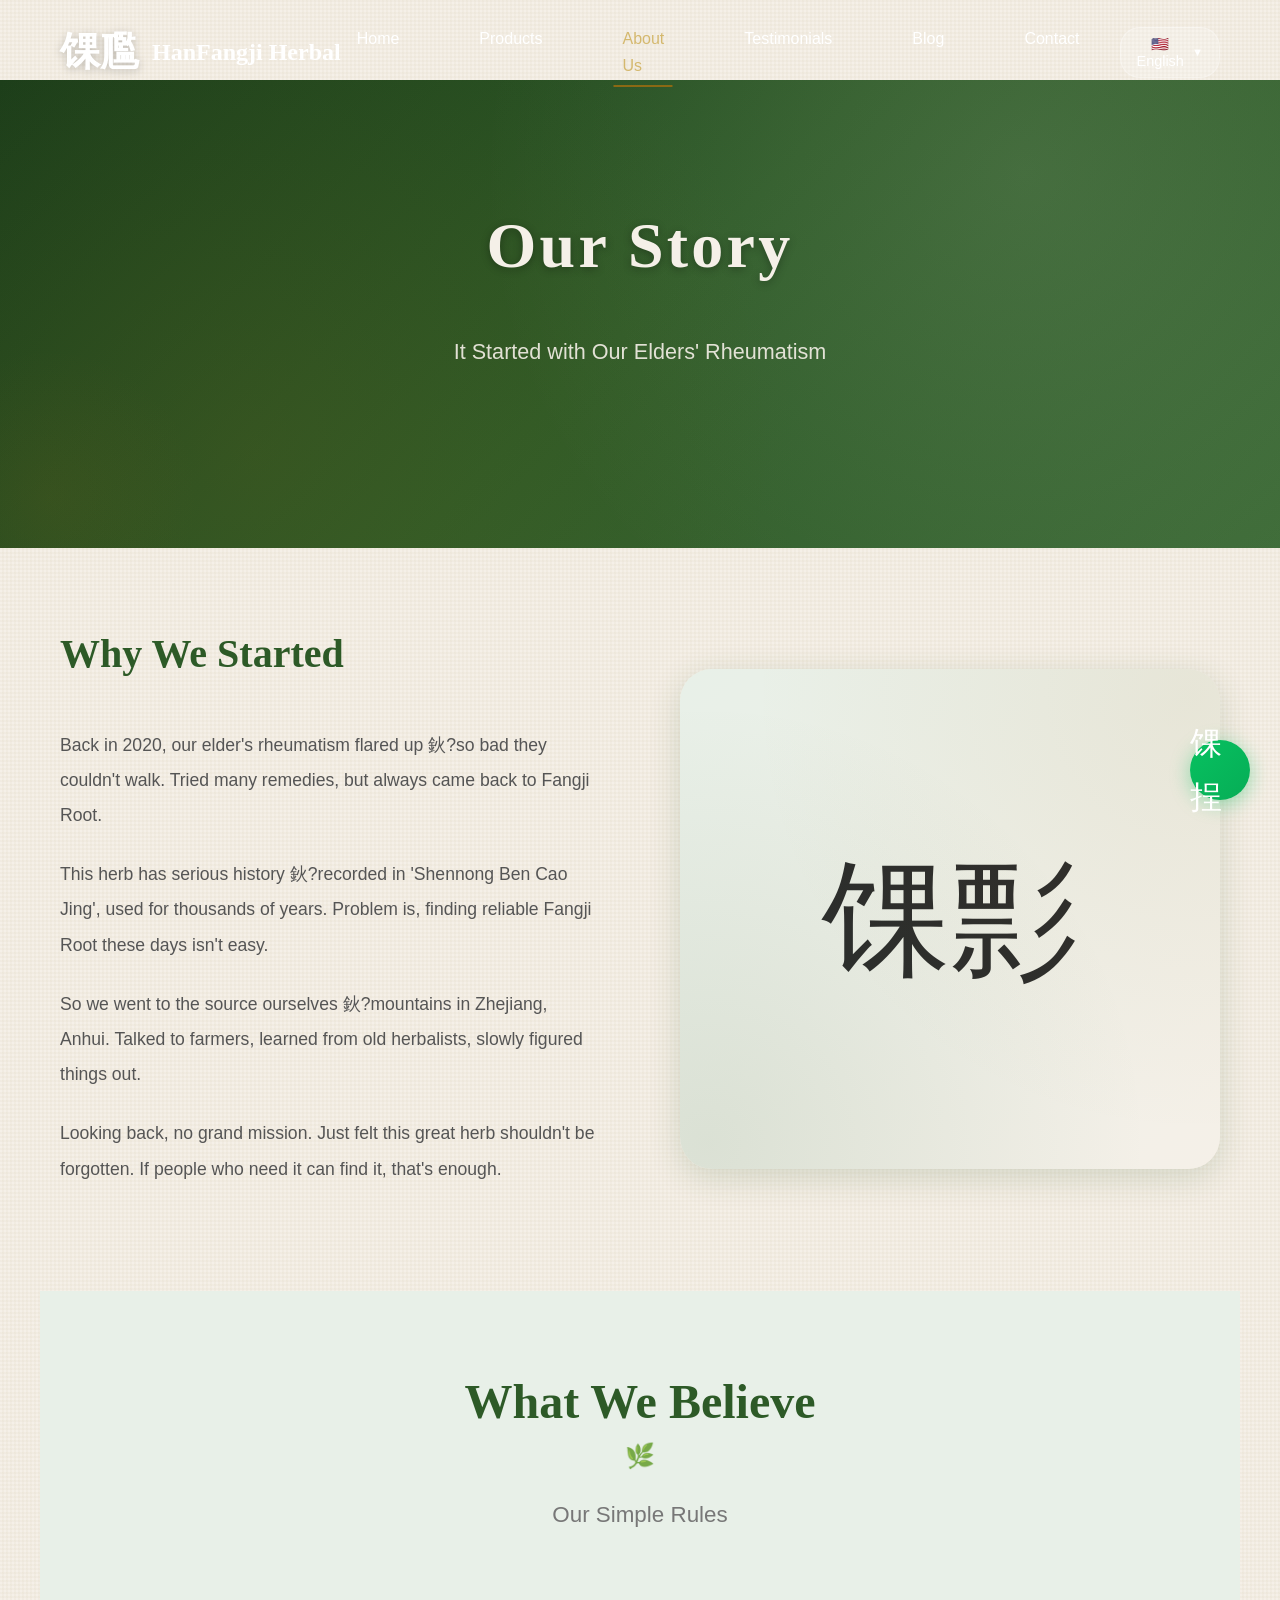
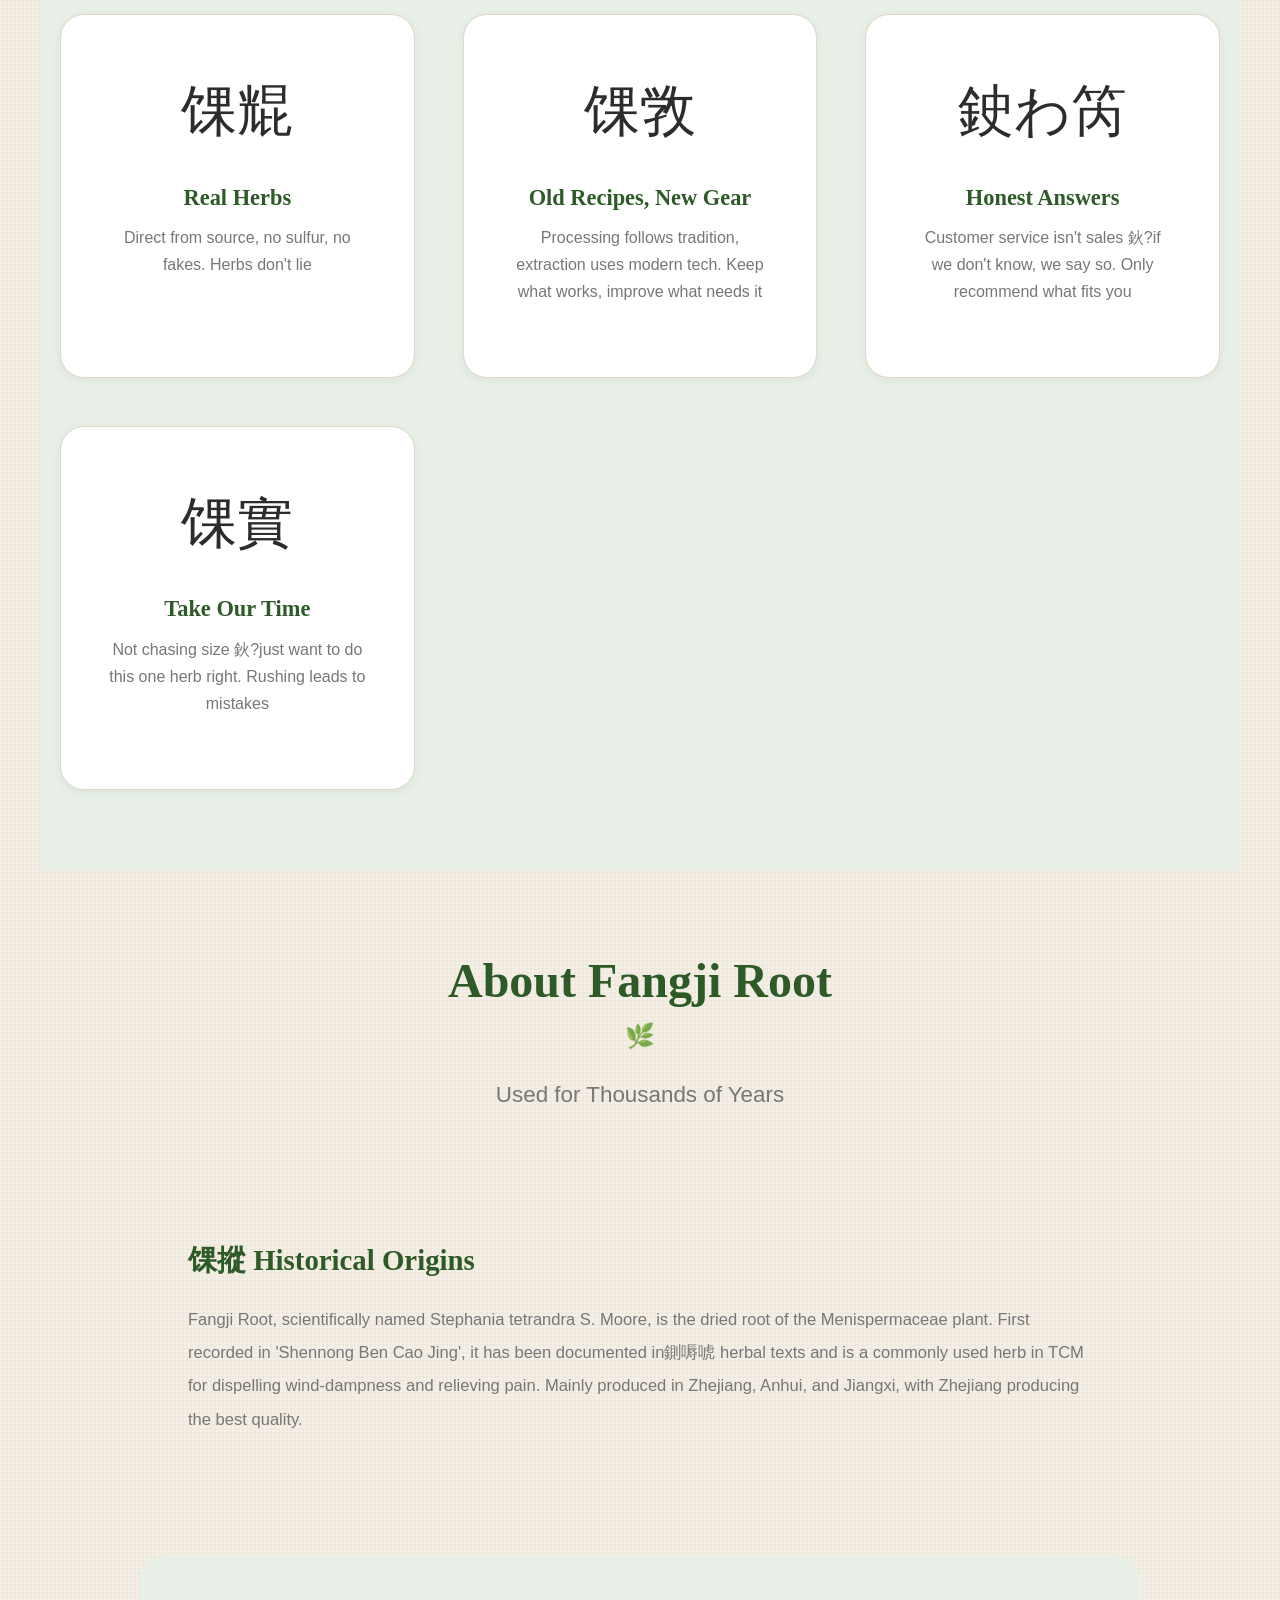
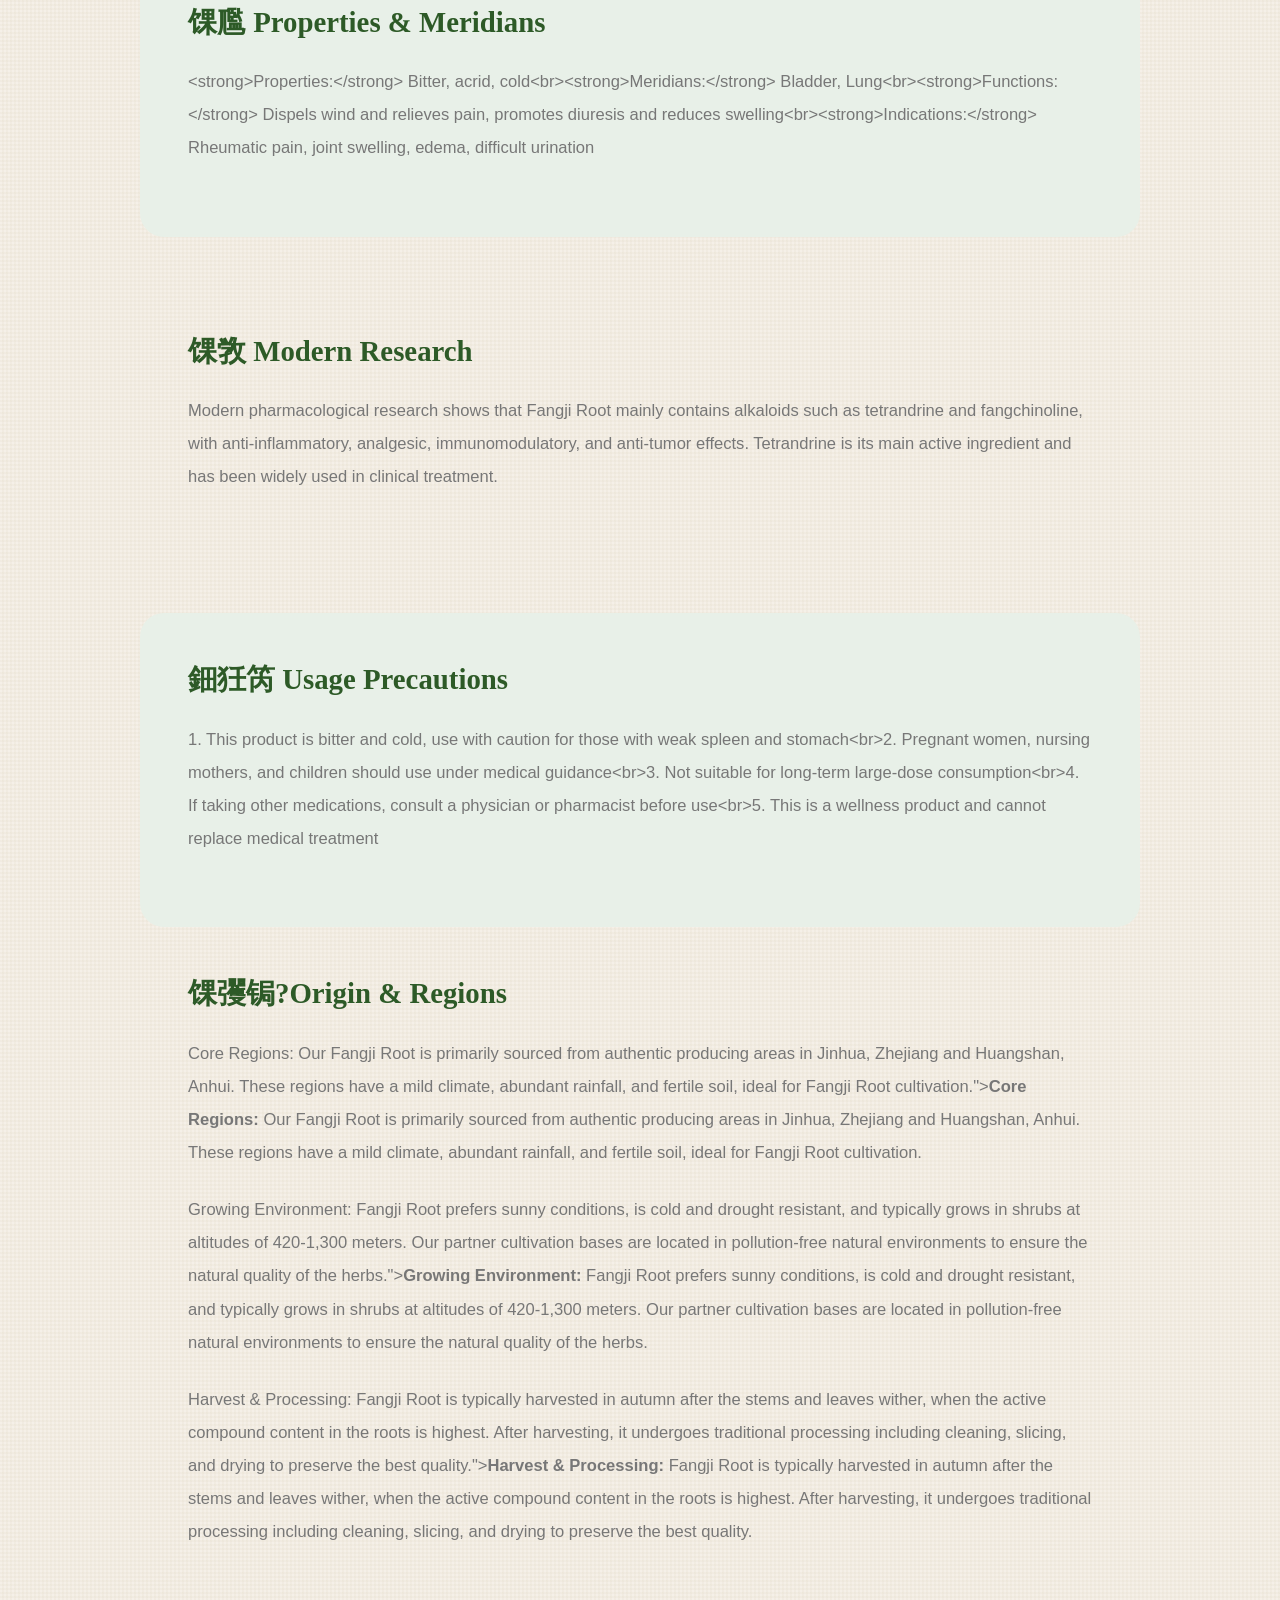
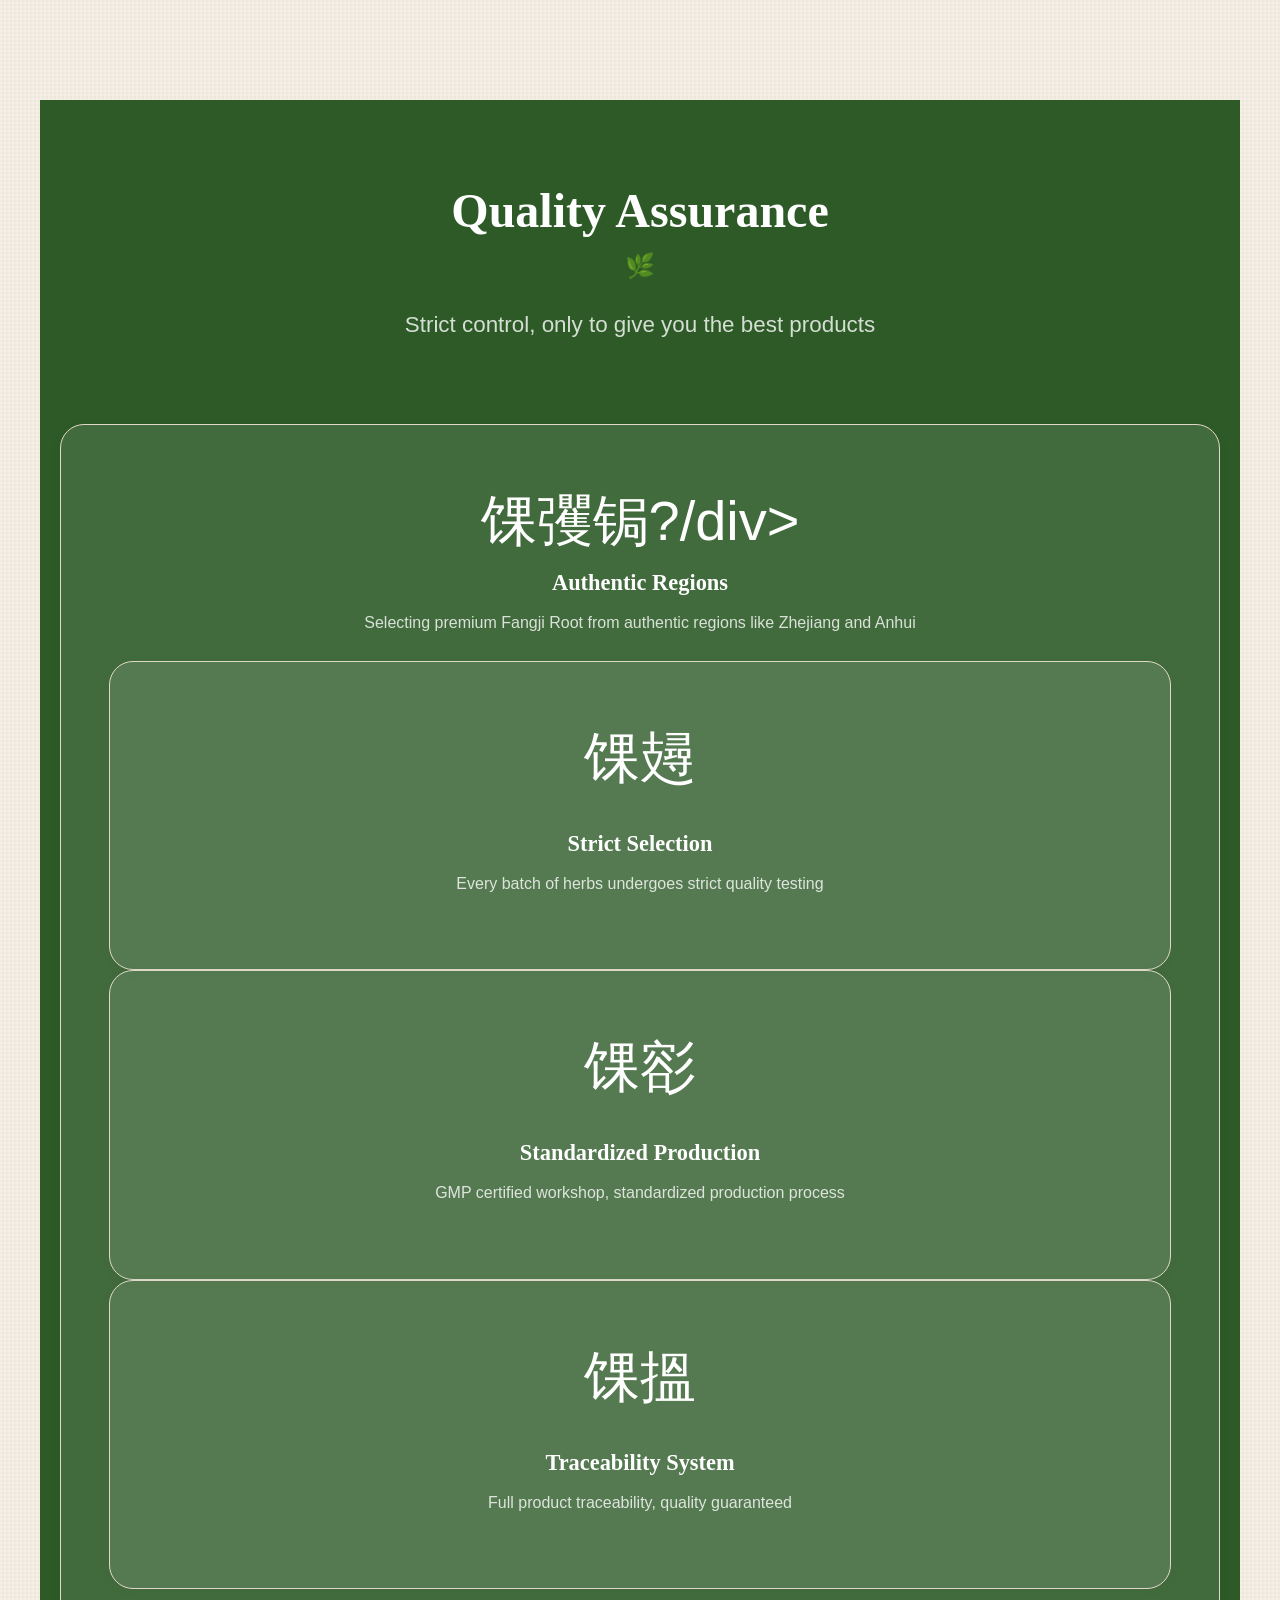
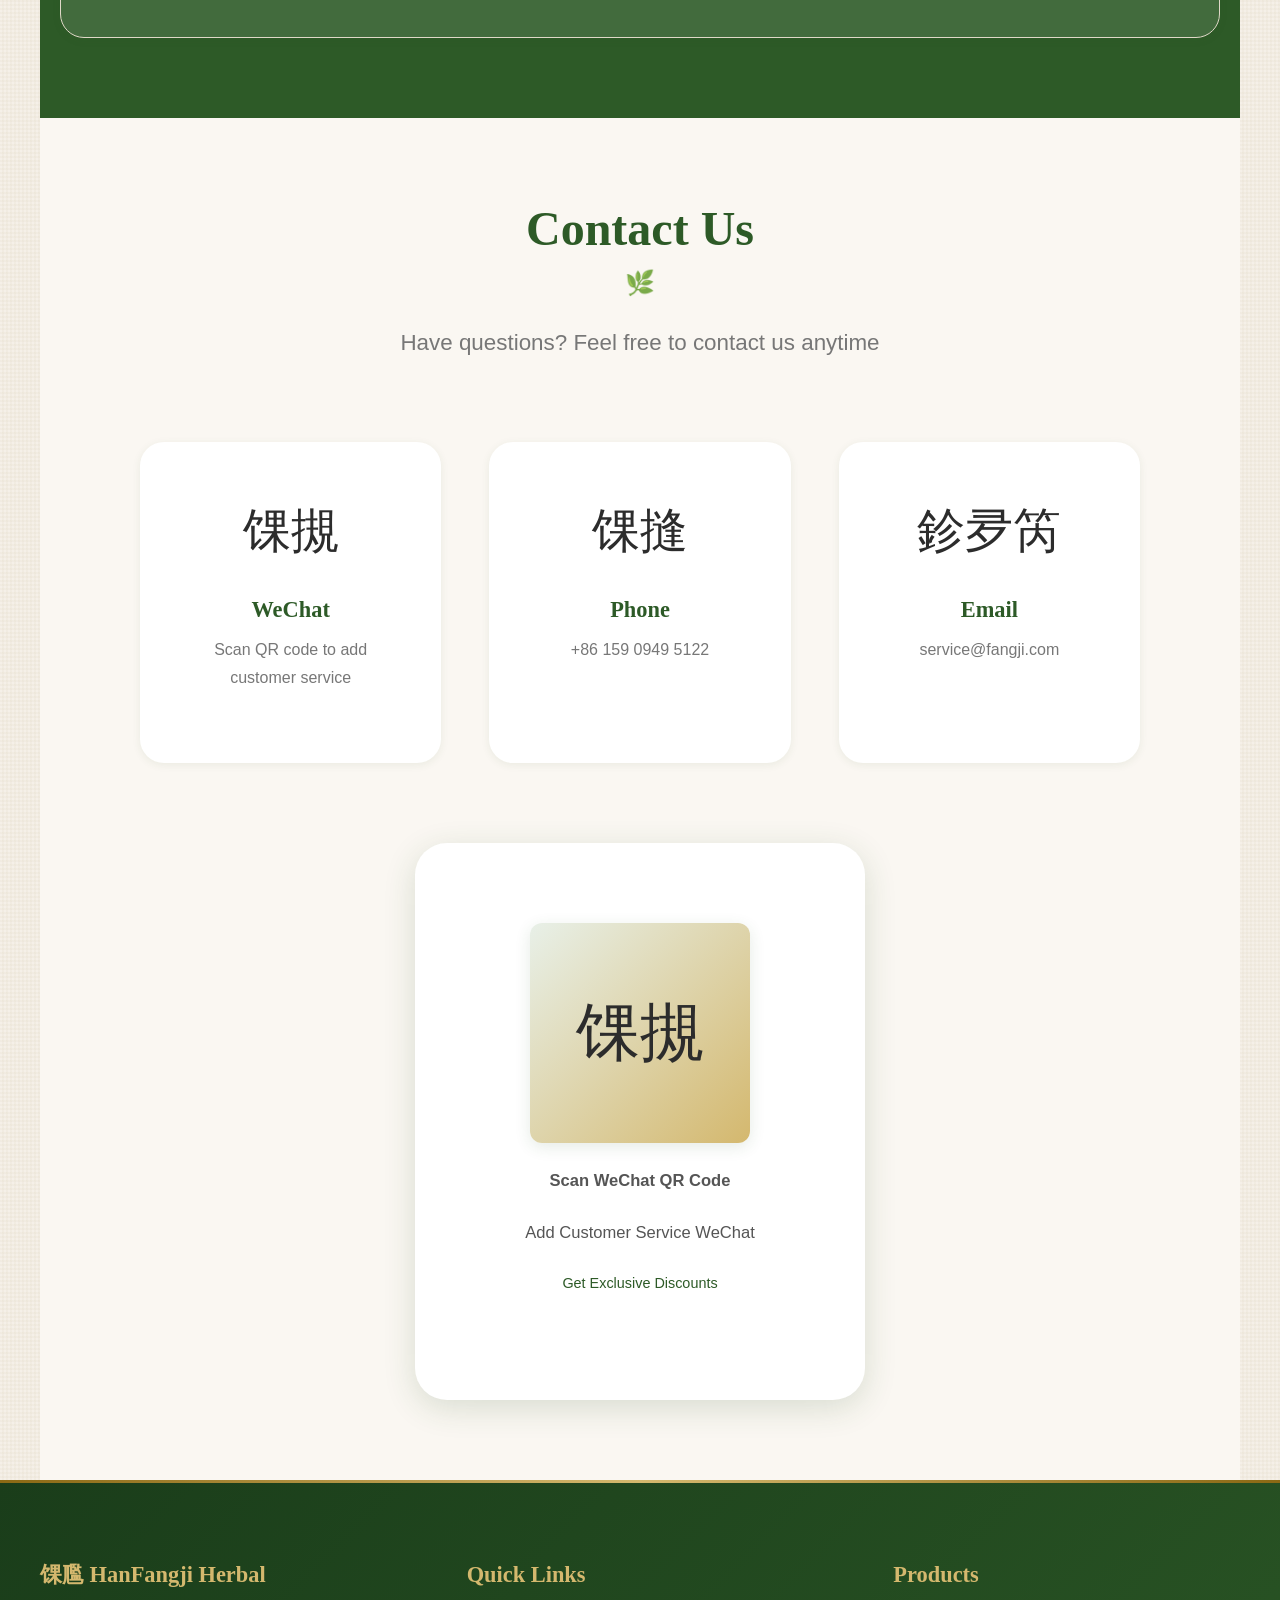
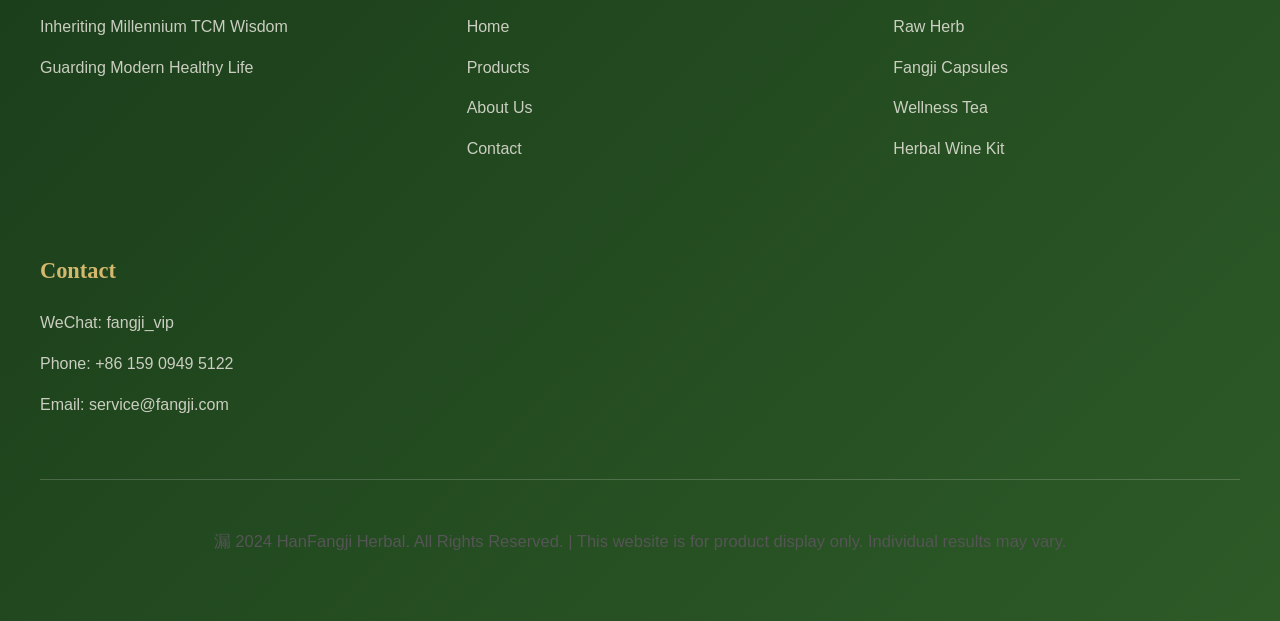
==== commit ef9a9d7c: "Fix product card text contrast" ====
--- a/about.html
+++ b/about.html
@@ -1,10 +1,10 @@
-<!DOCTYPE html>
+﻿<!DOCTYPE html>
 <html lang="en">
 <head>
   <meta charset="UTF-8">
   <meta name="viewport" content="width=device-width, initial-scale=1.0">
   <meta name="description" content="About HanFangji Herbal - Brand story and Fangji Root introduction">
-  <title data-zh="关于我们 - 汉防己草本" data-en="About Us - HanFangji Herbal">About Us - HanFangji Herbal</title>
+  <title data-zh="鍏充簬鎴戜滑 - 姹夐槻宸辫崏鏈? data-en="About Us - HanFangji Herbal">About Us - HanFangji Herbal</title>
   <link rel="stylesheet" href="css/style.css">
 </head>
 <body>
@@ -12,26 +12,26 @@
   <nav class="navbar" id="navbar">
     <div class="nav-container">
       <a href="index.html" class="logo">
-        <span class="logo-icon">🌿</span>
-        <span data-zh="汉防己草本" data-en="HanFangji Herbal">HanFangji Herbal</span>
+        <span class="logo-icon">馃尶</span>
+        <span data-zh="姹夐槻宸辫崏鏈? data-en="HanFangji Herbal">HanFangji Herbal</span>
       </a>
       <ul class="nav-links" id="navLinks">
-        <li><a href="index.html" data-zh="首页" data-en="Home">Home</a></li>
-        <li><a href="products.html" data-zh="产品中心" data-en="Products">Products</a></li>
-        <li><a href="about.html" class="active" data-zh="关于我们" data-en="About Us">About Us</a></li>
-        <li><a href="testimonials.html" data-zh="客户见证" data-en="Testimonials">Testimonials</a></li>
-        <li><a href="blog.html" data-zh="养生博客" data-en="Blog">Blog</a></li>
-        <li><a href="contact.html" data-zh="购买咨询" data-en="Contact">Contact</a></li>
+        <li><a href="index.html" data-zh="棣栭〉" data-en="Home">Home</a></li>
+        <li><a href="products.html" data-zh="浜у搧涓績" data-en="Products">Products</a></li>
+        <li><a href="about.html" class="active" data-zh="鍏充簬鎴戜滑" data-en="About Us">About Us</a></li>
+        <li><a href="testimonials.html" data-zh="瀹㈡埛瑙佽瘉" data-en="Testimonials">Testimonials</a></li>
+        <li><a href="blog.html" data-zh="鍏荤敓鍗氬" data-en="Blog">Blog</a></li>
+        <li><a href="contact.html" data-zh="璐拱鍜ㄨ" data-en="Contact">Contact</a></li>
       </ul>
-      <button class="mobile-menu-btn" id="mobileMenuBtn">☰</button>
+      <button class="mobile-menu-btn" id="mobileMenuBtn">鈽?/button>
     </div>
   </nav>
 
   <!-- Page Header -->
   <section class="hero" style="min-height: 40vh;">
     <div class="hero-content fade-in">
-      <h1 data-zh="我们的故事" data-en="Our Story">Our Story</h1>
-      <p data-zh="从家里长辈的风湿说起" data-en="It Started with Our Elders' Rheumatism">It Started with Our Elders' Rheumatism</p>
+      <h1 data-zh="鎴戜滑鐨勬晠浜? data-en="Our Story">Our Story</h1>
+      <p data-zh="浠庡閲岄暱杈堢殑椋庢箍璇磋捣" data-en="It Started with Our Elders' Rheumatism">It Started with Our Elders' Rheumatism</p>
     </div>
   </section>
 
@@ -39,42 +39,42 @@
   <section class="section">
     <div class="about-content">
       <div class="about-text">
-        <h2 style="color: var(--primary-green); font-size: 2.5rem; margin-bottom: var(--spacing-md);" data-zh="为什么做这个" data-en="Why We Started">Why We Started</h2>
-        <p style="font-size: 1.1rem; line-height: 2; margin-bottom: var(--spacing-sm);" data-zh="2020 年的时候，家里老人风湿犯了，疼得走不了路。试了不少方子，最后还是回到粉防己这味药上。" data-en="Back in 2020, our elder's rheumatism flared up — so bad they couldn't walk. Tried many remedies, but always came back to Fangji Root.">Back in 2020, our elder's rheumatism flared up — so bad they couldn't walk. Tried many remedies, but always came back to Fangji Root.</p>
-        <p style="font-size: 1.1rem; line-height: 2; margin-bottom: var(--spacing-sm);" data-zh="这味药其实很有来头，《神农本草经》里就有记载，用了几千年。但问题是，现在想买点靠谱的粉防己不容易。" data-en="This herb has serious history — recorded in 'Shennong Ben Cao Jing', used for thousands of years. Problem is, finding reliable Fangji Root these days isn't easy.">This herb has serious history — recorded in 'Shennong Ben Cao Jing', used for thousands of years. Problem is, finding reliable Fangji Root these days isn't easy.</p>
-        <p style="font-size: 1.1rem; line-height: 2; margin-bottom: var(--spacing-sm);" data-zh="后来干脆自己去产地跑，浙江、安徽的山里都去过。跟农户聊，跟老药工学，慢慢摸清了门道。" data-en="So we went to the source ourselves — mountains in Zhejiang, Anhui. Talked to farmers, learned from old herbalists, slowly figured things out.">So we went to the source ourselves — mountains in Zhejiang, Anhui. Talked to farmers, learned from old herbalists, slowly figured things out.</p>
-        <p style="font-size: 1.1rem; line-height: 2; margin-bottom: var(--spacing-sm);" data-zh="现在想想，也没什么大志向。就是觉得这么好的药，不该被埋没。有需要的人能用上，就够了。" data-en="Looking back, no grand mission. Just felt this great herb shouldn't be forgotten. If people who need it can find it, that's enough.">Looking back, no grand mission. Just felt this great herb shouldn't be forgotten. If people who need it can find it, that's enough.</p>
-      </div>
-      <div class="about-image">🏮</div>
+        <h2 style="color: var(--primary-green); font-size: 2.5rem; margin-bottom: var(--spacing-md);" data-zh="涓轰粈涔堝仛杩欎釜" data-en="Why We Started">Why We Started</h2>
+        <p style="font-size: 1.1rem; line-height: 2; margin-bottom: var(--spacing-sm);" data-zh="2020 骞寸殑鏃跺€欙紝瀹堕噷鑰佷汉椋庢箍鐘簡锛岀柤寰楄蛋涓嶄簡璺€傝瘯浜嗕笉灏戞柟瀛愶紝鏈€鍚庤繕鏄洖鍒扮矇闃插繁杩欏懗鑽笂銆? data-en="Back in 2020, our elder's rheumatism flared up 鈥?so bad they couldn't walk. Tried many remedies, but always came back to Fangji Root.">Back in 2020, our elder's rheumatism flared up 鈥?so bad they couldn't walk. Tried many remedies, but always came back to Fangji Root.</p>
+        <p style="font-size: 1.1rem; line-height: 2; margin-bottom: var(--spacing-sm);" data-zh="杩欏懗鑽叾瀹炲緢鏈夋潵澶达紝銆婄鍐滄湰鑽夌粡銆嬮噷灏辨湁璁拌浇锛岀敤浜嗗嚑鍗冨勾銆備絾闂鏄紝鐜板湪鎯充拱鐐归潬璋辩殑绮夐槻宸变笉瀹规槗銆? data-en="This herb has serious history 鈥?recorded in 'Shennong Ben Cao Jing', used for thousands of years. Problem is, finding reliable Fangji Root these days isn't easy.">This herb has serious history 鈥?recorded in 'Shennong Ben Cao Jing', used for thousands of years. Problem is, finding reliable Fangji Root these days isn't easy.</p>
+        <p style="font-size: 1.1rem; line-height: 2; margin-bottom: var(--spacing-sm);" data-zh="鍚庢潵骞茶剢鑷繁鍘讳骇鍦拌窇锛屾禉姹熴€佸畨寰界殑灞遍噷閮藉幓杩囥€傝窡鍐滄埛鑱婏紝璺熻€佽嵂宸ュ锛屾參鎱㈡懜娓呬簡闂ㄩ亾銆? data-en="So we went to the source ourselves 鈥?mountains in Zhejiang, Anhui. Talked to farmers, learned from old herbalists, slowly figured things out.">So we went to the source ourselves 鈥?mountains in Zhejiang, Anhui. Talked to farmers, learned from old herbalists, slowly figured things out.</p>
+        <p style="font-size: 1.1rem; line-height: 2; margin-bottom: var(--spacing-sm);" data-zh="鐜板湪鎯虫兂锛屼篃娌′粈涔堝ぇ蹇楀悜銆傚氨鏄寰楄繖涔堝ソ鐨勮嵂锛屼笉璇ヨ鍩嬫病銆傛湁闇€瑕佺殑浜鸿兘鐢ㄤ笂锛屽氨澶熶簡銆? data-en="Looking back, no grand mission. Just felt this great herb shouldn't be forgotten. If people who need it can find it, that's enough.">Looking back, no grand mission. Just felt this great herb shouldn't be forgotten. If people who need it can find it, that's enough.</p>
+      </div>
+      <div class="about-image">馃彯</div>
     </div>
   </section>
 
   <!-- What We Believe -->
   <section class="section" style="background: var(--light-green);">
     <div class="section-header">
-      <h2 data-zh="我们信什么" data-en="What We Believe">What We Believe</h2>
-      <p data-zh"做事的几条规矩" data-en"Our Simple Rules">Our Simple Rules</p>
+      <h2 data-zh="鎴戜滑淇′粈涔? data-en="What We Believe">What We Believe</h2>
+      <p data-zh="鍋氫簨鐨勫嚑鏉¤鐭? data-en="Our Simple Rules">Our Simple Rules</p>
     </div>
     <div class="benefits-grid">
       <div class="benefit-card">
-        <div class="benefit-icon">🌱</div>
-        <h3 data-zh="药材要真" data-en="Real Herbs">Real Herbs</h3>
-        <p data-zh="产地直收，不熏硫、不掺假。药材这东西，骗不了人" data-en="Direct from source, no sulfur, no fakes. Herbs don't lie">Direct from source, no sulfur, no fakes. Herbs don't lie</p>
-      </div>
-      <div class="benefit-card">
-        <div class="benefit-icon">🔬</div>
-        <h3 data-zh="老方子 + 新设备" data-en="Old Recipes, New Gear">Old Recipes, New Gear</h3>
-        <p data-zh"炮制按老规矩，提取用新设备。该守的守，该改的改" data-en"Processing follows tradition, extraction uses modern tech. Keep what works, improve what needs it">Processing follows tradition, extraction uses modern tech. Keep what works, improve what needs it</p>
-      </div>
-      <div class="benefit-card">
-        <div class="benefit-icon">❤️</div>
-        <h3 data-zh"有问题就说" data-en"Honest Answers">Honest Answers</h3>
-        <p data-zh"客服不是销售，不懂的就说不懂。适合你的才推荐" data-en"Customer service isn't sales — if we don't know, we say so. Only recommend what fits you">Customer service isn't sales — if we don't know, we say so. Only recommend what fits you</p>
-      </div>
-      <div class="benefit-card">
-        <div class="benefit-icon">🌍</div>
-        <h3 data-zh"慢慢来" data-en"Take Our Time">Take Our Time</p>
-        <p data-zh"不追求做多大，就把这一味药做好。急了容易出错" data-en"Not chasing size — just want to do this one herb right. Rushing leads to mistakes">Not chasing size — just want to do this one herb right. Rushing leads to mistakes</p>
+        <div class="benefit-icon">馃尡</div>
+        <h3 data-zh="鑽潗瑕佺湡" data-en="Real Herbs">Real Herbs</h3>
+        <p data-zh="浜у湴鐩存敹锛屼笉鐔忕～銆佷笉鎺哄亣銆傝嵂鏉愯繖涓滆タ锛岄獥涓嶄簡浜? data-en="Direct from source, no sulfur, no fakes. Herbs don't lie">Direct from source, no sulfur, no fakes. Herbs don't lie</p>
+      </div>
+      <div class="benefit-card">
+        <div class="benefit-icon">馃敩</div>
+        <h3 data-zh="鑰佹柟瀛?+ 鏂拌澶? data-en="Old Recipes, New Gear">Old Recipes, New Gear</h3>
+        <p data-zh="鐐埗鎸夎€佽鐭╋紝鎻愬彇鐢ㄦ柊璁惧銆傝瀹堢殑瀹堬紝璇ユ敼鐨勬敼" data-en="Processing follows tradition, extraction uses modern tech. Keep what works, improve what needs it">Processing follows tradition, extraction uses modern tech. Keep what works, improve what needs it</p>
+      </div>
+      <div class="benefit-card">
+        <div class="benefit-icon">鉂わ笍</div>
+        <h3 data-zh="鏈夐棶棰樺氨璇? data-en="Honest Answers">Honest Answers</h3>
+        <p data-zh="瀹㈡湇涓嶆槸閿€鍞紝涓嶆噦鐨勫氨璇翠笉鎳傘€傞€傚悎浣犵殑鎵嶆帹鑽? data-en="Customer service isn't sales 鈥?if we don't know, we say so. Only recommend what fits you">Customer service isn't sales 鈥?if we don't know, we say so. Only recommend what fits you</p>
+      </div>
+      <div class="benefit-card">
+        <div class="benefit-icon">馃實</div>
+        <h3 data-zh="鎱㈡參鏉? data-en="Take Our Time">Take Our Time</h3>
+        <p data-zh="涓嶈拷姹傚仛澶氬ぇ锛屽氨鎶婅繖涓€鍛宠嵂鍋氬ソ銆傛€ヤ簡瀹规槗鍑洪敊" data-en="Not chasing size 鈥?just want to do this one herb right. Rushing leads to mistakes">Not chasing size 鈥?just want to do this one herb right. Rushing leads to mistakes</p>
       </div>
     </div>
   </section>
@@ -82,35 +82,35 @@
   <!-- About Fangji Root -->
   <section class="section">
     <div class="section-header">
-      <h2 data-zh="说说粉防己这味药" data-en="About Fangji Root">About Fangji Root</h2>
-      <p data-zh"老祖宗用了几千年的东西" data-en"Used for Thousands of Years">Used for Thousands of Years</p>
+      <h2 data-zh="璇磋绮夐槻宸辫繖鍛宠嵂" data-en="About Fangji Root">About Fangji Root</h2>
+      <p data-zh="鑰佺瀹楃敤浜嗗嚑鍗冨勾鐨勪笢瑗? data-en="Used for Thousands of Years">Used for Thousands of Years</p>
     </div>
     <div style="max-width: 1000px; margin: 0 auto;">
       <div style="background: var(--light-brown); padding: var(--spacing-md); border-radius: var(--border-radius-lg); margin-bottom: var(--spacing-md);">
-        <h3 style="color: var(--primary-green); font-size: 1.8rem; margin-bottom: var(--spacing-sm);" data-zh="📜 历史渊源" data-en="📜 Historical Origins">📜 Historical Origins</h3>
-        <p style="line-height: 2; color: var(--text-light);" data-zh="粉防己，学名 Stephania tetrandra S. Moore，为防己科植物粉防己的干燥根。始载于《神农本草经》，列为下品。历代本草均有记载，是中医临床常用的祛风湿、止痛要药。主产于浙江、安徽、江西等地，以浙江产者品质最佳，故又称"浙防己"。" data-en="Fangji Root, scientifically named Stephania tetrandra S. Moore, is the dried root of the Menispermaceae plant. First recorded in 'Shennong Ben Cao Jing', it has been documented in历代 herbal texts and is a commonly used herb in TCM for dispelling wind-dampness and relieving pain. Mainly produced in Zhejiang, Anhui, and Jiangxi, with Zhejiang producing the best quality, hence also called 'Zhe Fangji'.">Fangji Root, scientifically named Stephania tetrandra S. Moore, is the dried root of the Menispermaceae plant. First recorded in 'Shennong Ben Cao Jing', it has been documented in历代 herbal texts and is a commonly used herb in TCM for dispelling wind-dampness and relieving pain. Mainly produced in Zhejiang, Anhui, and Jiangxi, with Zhejiang producing the best quality.</p>
+        <h3 style="color: var(--primary-green); font-size: 1.8rem; margin-bottom: var(--spacing-sm);" data-zh="馃摐 鍘嗗彶娓婃簮" data-en="馃摐 Historical Origins">馃摐 Historical Origins</h3>
+        <p style="line-height: 2; color: var(--text-light);" data-zh="绮夐槻宸憋紝瀛﹀悕 Stephania tetrandra S. Moore锛屼负闃插繁绉戞鐗╃矇闃插繁鐨勫共鐕ユ牴銆傚杞戒簬銆婄鍐滄湰鑽夌粡銆嬶紝鍒椾负涓嬪搧銆傚巻浠ｆ湰鑽夊潎鏈夎杞斤紝鏄腑鍖讳复搴婂父鐢ㄧ殑绁涢婀裤€佹鐥涜鑽€備富浜т簬娴欐睙銆佸畨寰姐€佹睙瑗跨瓑鍦帮紝浠ユ禉姹熶骇鑰呭搧璐ㄦ渶浣筹紝鏁呭張绉?娴欓槻宸?銆? data-en="Fangji Root, scientifically named Stephania tetrandra S. Moore, is the dried root of the Menispermaceae plant. First recorded in 'Shennong Ben Cao Jing', it has been documented in鍘嗕唬 herbal texts and is a commonly used herb in TCM for dispelling wind-dampness and relieving pain. Mainly produced in Zhejiang, Anhui, and Jiangxi, with Zhejiang producing the best quality, hence also called 'Zhe Fangji'.">Fangji Root, scientifically named Stephania tetrandra S. Moore, is the dried root of the Menispermaceae plant. First recorded in 'Shennong Ben Cao Jing', it has been documented in鍘嗕唬 herbal texts and is a commonly used herb in TCM for dispelling wind-dampness and relieving pain. Mainly produced in Zhejiang, Anhui, and Jiangxi, with Zhejiang producing the best quality.</p>
       </div>
 
       <div style="background: var(--light-green); padding: var(--spacing-md); border-radius: var(--border-radius-lg); margin-bottom: var(--spacing-md);">
-        <h3 style="color: var(--primary-green); font-size: 1.8rem; margin-bottom: var(--spacing-sm);" data-zh="🌿 性味归经" data-en="🌿 Properties & Meridians">🌿 Properties & Meridians</h3>
-        <p style="line-height: 2; color: var(--text-light);" data-zh="<strong>性味：</strong>苦、辛，寒<br><strong>归经：</strong>归膀胱、肺经<br><strong>功效：</strong>祛风止痛，利水消肿<br><strong>主治：</strong>风湿痹痛，关节肿胀，水肿脚气，小便不利" data-en="<strong>Properties:</strong> Bitter, acrid, cold<br><strong>Meridians:</strong> Bladder, Lung<br><strong>Functions:</strong> Dispels wind and relieves pain, promotes diuresis and reduces swelling<br><strong>Indications:</strong> Rheumatic pain, joint swelling, edema, difficult urination"><strong>Properties:</strong> Bitter, acrid, cold<br><strong>Meridians:</strong> Bladder, Lung<br><strong>Functions:</strong> Dispels wind and relieves pain, promotes diuresis and reduces swelling<br><strong>Indications:</strong> Rheumatic pain, joint swelling, edema, difficult urination</p>
+        <h3 style="color: var(--primary-green); font-size: 1.8rem; margin-bottom: var(--spacing-sm);" data-zh="馃尶 鎬у懗褰掔粡" data-en="馃尶 Properties & Meridians">馃尶 Properties & Meridians</h3>
+        <p style="line-height: 2; color: var(--text-light);" data-zh="<strong>鎬у懗锛?/strong>鑻︺€佽緵锛屽瘨<br><strong>褰掔粡锛?/strong>褰掕唨鑳便€佽偤缁?br><strong>鍔熸晥锛?/strong>绁涢姝㈢棝锛屽埄姘存秷鑲?br><strong>涓绘不锛?/strong>椋庢箍鐥圭棝锛屽叧鑺傝偪鑳€锛屾按鑲胯剼姘旓紝灏忎究涓嶅埄" data-en="<strong>Properties:</strong> Bitter, acrid, cold<br><strong>Meridians:</strong> Bladder, Lung<br><strong>Functions:</strong> Dispels wind and relieves pain, promotes diuresis and reduces swelling<br><strong>Indications:</strong> Rheumatic pain, joint swelling, edema, difficult urination"><strong>Properties:</strong> Bitter, acrid, cold<br><strong>Meridians:</strong> Bladder, Lung<br><strong>Functions:</strong> Dispels wind and relieves pain, promotes diuresis and reduces swelling<br><strong>Indications:</strong> Rheumatic pain, joint swelling, edema, difficult urination</p>
       </div>
 
       <div style="background: var(--light-brown); padding: var(--spacing-md); border-radius: var(--border-radius-lg); margin-bottom: var(--spacing-md);">
-        <h3 style="color: var(--primary-green); font-size: 1.8rem; margin-bottom: var(--spacing-sm);" data-zh="🔬 现代研究" data-en="🔬 Modern Research">🔬 Modern Research</h3>
-        <p style="line-height: 2; color: var(--text-light);" data-zh="现代药理研究表明，粉防己主要含有粉防己碱、防己诺林碱等生物碱成分，具有抗炎、镇痛、免疫调节、抗肿瘤等多种药理作用。其中粉防己碱（Tetrandrine）是其主要活性成分，已被广泛应用于临床治疗。" data-en="Modern pharmacological research shows that Fangji Root mainly contains alkaloids such as tetrandrine and fangchinoline, with anti-inflammatory, analgesic, immunomodulatory, and anti-tumor effects. Tetrandrine is its main active ingredient and has been widely used in clinical treatment.">Modern pharmacological research shows that Fangji Root mainly contains alkaloids such as tetrandrine and fangchinoline, with anti-inflammatory, analgesic, immunomodulatory, and anti-tumor effects. Tetrandrine is its main active ingredient and has been widely used in clinical treatment.</p>
+        <h3 style="color: var(--primary-green); font-size: 1.8rem; margin-bottom: var(--spacing-sm);" data-zh="馃敩 鐜颁唬鐮旂┒" data-en="馃敩 Modern Research">馃敩 Modern Research</h3>
+        <p style="line-height: 2; color: var(--text-light);" data-zh="鐜颁唬鑽悊鐮旂┒琛ㄦ槑锛岀矇闃插繁涓昏鍚湁绮夐槻宸辩⒈銆侀槻宸辫鏋楃⒈绛夌敓鐗╃⒈鎴愬垎锛屽叿鏈夋姉鐐庛€侀晣鐥涖€佸厤鐤皟鑺傘€佹姉鑲跨槫绛夊绉嶈嵂鐞嗕綔鐢ㄣ€傚叾涓矇闃插繁纰憋紙Tetrandrine锛夋槸鍏朵富瑕佹椿鎬ф垚鍒嗭紝宸茶骞挎硾搴旂敤浜庝复搴婃不鐤椼€? data-en="Modern pharmacological research shows that Fangji Root mainly contains alkaloids such as tetrandrine and fangchinoline, with anti-inflammatory, analgesic, immunomodulatory, and anti-tumor effects. Tetrandrine is its main active ingredient and has been widely used in clinical treatment.">Modern pharmacological research shows that Fangji Root mainly contains alkaloids such as tetrandrine and fangchinoline, with anti-inflammatory, analgesic, immunomodulatory, and anti-tumor effects. Tetrandrine is its main active ingredient and has been widely used in clinical treatment.</p>
       </div>
 
       <div style="background: var(--light-green); padding: var(--spacing-md); border-radius: var(--border-radius-lg);">
-        <h3 style="color: var(--primary-green); font-size: 1.8rem; margin-bottom: var(--spacing-sm);" data-zh="⚠️ 使用注意" data-en="⚠️ Usage Precautions">⚠️ Usage Precautions</h3>
-        <p style="line-height: 2; color: var(--text-light);" data-zh="1. 本品苦寒，脾胃虚寒者慎用<br>2. 孕妇、哺乳期妇女及儿童应在医师指导下使用<br>3. 不宜长期大量服用<br>4. 如正在服用其他药物，使用前请咨询医师或药师<br>5. 本品为养生保健产品，不能替代药物治疗" data-en="1. This product is bitter and cold, use with caution for those with weak spleen and stomach<br>2. Pregnant women, nursing mothers, and children should use under medical guidance<br>3. Not suitable for long-term large-dose consumption<br>4. If taking other medications, consult a physician or pharmacist before use<br>5. This is a wellness product and cannot replace medical treatment">1. This product is bitter and cold, use with caution for those with weak spleen and stomach<br>2. Pregnant women, nursing mothers, and children should use under medical guidance<br>3. Not suitable for long-term large-dose consumption<br>4. If taking other medications, consult a physician or pharmacist before use<br>5. This is a wellness product and cannot replace medical treatment</p>
+        <h3 style="color: var(--primary-green); font-size: 1.8rem; margin-bottom: var(--spacing-sm);" data-zh="鈿狅笍 浣跨敤娉ㄦ剰" data-en="鈿狅笍 Usage Precautions">鈿狅笍 Usage Precautions</h3>
+        <p style="line-height: 2; color: var(--text-light);" data-zh="1. 鏈搧鑻﹀瘨锛岃劸鑳冭櫄瀵掕€呮厧鐢?br>2. 瀛曞銆佸摵涔虫湡濡囧コ鍙婂効绔ュ簲鍦ㄥ尰甯堟寚瀵间笅浣跨敤<br>3. 涓嶅疁闀挎湡澶ч噺鏈嶇敤<br>4. 濡傛鍦ㄦ湇鐢ㄥ叾浠栬嵂鐗╋紝浣跨敤鍓嶈鍜ㄨ鍖诲笀鎴栬嵂甯?br>5. 鏈搧涓哄吇鐢熶繚鍋ヤ骇鍝侊紝涓嶈兘鏇夸唬鑽墿娌荤枟" data-en="1. This product is bitter and cold, use with caution for those with weak spleen and stomach<br>2. Pregnant women, nursing mothers, and children should use under medical guidance<br>3. Not suitable for long-term large-dose consumption<br>4. If taking other medications, consult a physician or pharmacist before use<br>5. This is a wellness product and cannot replace medical treatment">1. This product is bitter and cold, use with caution for those with weak spleen and stomach<br>2. Pregnant women, nursing mothers, and children should use under medical guidance<br>3. Not suitable for long-term large-dose consumption<br>4. If taking other medications, consult a physician or pharmacist before use<br>5. This is a wellness product and cannot replace medical treatment</p>
       </div>
 
       <div style="background: var(--light-brown); padding: var(--spacing-md); border-radius: var(--border-radius-lg);">
-        <h3 style="color: var(--primary-green); font-size: 1.8rem; margin-bottom: var(--spacing-sm);" data-zh="🏞️ 产地介绍" data-en="🏞️ Origin & Regions">🏞️ Origin & Regions</h3>
-        <p style="line-height: 2; color: var(--text-light);" data-zh="<strong>核心产区：</strong>我们的粉防己主要采自浙江省金华市、安徽省黄山市等道地产区。这些地区气候温和、雨量充沛、土壤肥沃，非常适合粉防己的生长。" data-en="<strong>Core Regions:</strong> Our Fangji Root is primarily sourced from authentic producing areas in Jinhua, Zhejiang and Huangshan, Anhui. These regions have a mild climate, abundant rainfall, and fertile soil, ideal for Fangji Root cultivation."><strong>Core Regions:</strong> Our Fangji Root is primarily sourced from authentic producing areas in Jinhua, Zhejiang and Huangshan, Anhui. These regions have a mild climate, abundant rainfall, and fertile soil, ideal for Fangji Root cultivation.</p>
-        <p style="line-height: 2; color: var(--text-light);" data-zh="<strong>种植环境：</strong>粉防己喜阳光充足，耐寒、耐旱，多生长于海拔 420 米至 1,300 米的村边、旷野、路边等处的灌丛中。我们合作的种植基地均位于无污染的自然环境中，确保药材的天然品质。" data-en="<strong>Growing Environment:</strong> Fangji Root prefers sunny conditions, is cold and drought resistant, and typically grows in shrubs at altitudes of 420-1,300 meters. Our partner cultivation bases are located in pollution-free natural environments to ensure the natural quality of the herbs."><strong>Growing Environment:</strong> Fangji Root prefers sunny conditions, is cold and drought resistant, and typically grows in shrubs at altitudes of 420-1,300 meters. Our partner cultivation bases are located in pollution-free natural environments to ensure the natural quality of the herbs.</p>
-        <p style="line-height: 2; color: var(--text-light);" data-zh="<strong>采收加工：</strong>粉防己一般在秋季茎叶枯萎后采挖，此时根部有效成分含量最高。采挖后经过清洗、切片、干燥等传统炮制工艺，保留药材的最佳品质。" data-en="<strong>Harvest & Processing:</strong> Fangji Root is typically harvested in autumn after the stems and leaves wither, when the active compound content in the roots is highest. After harvesting, it undergoes traditional processing including cleaning, slicing, and drying to preserve the best quality."><strong>Harvest & Processing:</strong> Fangji Root is typically harvested in autumn after the stems and leaves wither, when the active compound content in the roots is highest. After harvesting, it undergoes traditional processing including cleaning, slicing, and drying to preserve the best quality.</p>
+        <h3 style="color: var(--primary-green); font-size: 1.8rem; margin-bottom: var(--spacing-sm);" data-zh="馃彏锔?浜у湴浠嬬粛" data-en="馃彏锔?Origin & Regions">馃彏锔?Origin & Regions</h3>
+        <p style="line-height: 2; color: var(--text-light);" data-zh="<strong>鏍稿績浜у尯锛?/strong>鎴戜滑鐨勭矇闃插繁涓昏閲囪嚜娴欐睙鐪侀噾鍗庡競銆佸畨寰界渷榛勫北甯傜瓑閬撳湴浜у尯銆傝繖浜涘湴鍖烘皵鍊欐俯鍜屻€侀洦閲忓厖娌涖€佸湡澹よ偉娌冿紝闈炲父閫傚悎绮夐槻宸辩殑鐢熼暱銆? data-en="<strong>Core Regions:</strong> Our Fangji Root is primarily sourced from authentic producing areas in Jinhua, Zhejiang and Huangshan, Anhui. These regions have a mild climate, abundant rainfall, and fertile soil, ideal for Fangji Root cultivation."><strong>Core Regions:</strong> Our Fangji Root is primarily sourced from authentic producing areas in Jinhua, Zhejiang and Huangshan, Anhui. These regions have a mild climate, abundant rainfall, and fertile soil, ideal for Fangji Root cultivation.</p>
+        <p style="line-height: 2; color: var(--text-light);" data-zh="<strong>绉嶆鐜锛?/strong>绮夐槻宸卞枩闃冲厜鍏呰冻锛岃€愬瘨銆佽€愭棻锛屽鐢熼暱浜庢捣鎷?420 绫宠嚦 1,300 绫崇殑鏉戣竟銆佹椃閲庛€佽矾杈圭瓑澶勭殑鐏屼笡涓€傛垜浠悎浣滅殑绉嶆鍩哄湴鍧囦綅浜庢棤姹℃煋鐨勮嚜鐒剁幆澧冧腑锛岀‘淇濊嵂鏉愮殑澶╃劧鍝佽川銆? data-en="<strong>Growing Environment:</strong> Fangji Root prefers sunny conditions, is cold and drought resistant, and typically grows in shrubs at altitudes of 420-1,300 meters. Our partner cultivation bases are located in pollution-free natural environments to ensure the natural quality of the herbs."><strong>Growing Environment:</strong> Fangji Root prefers sunny conditions, is cold and drought resistant, and typically grows in shrubs at altitudes of 420-1,300 meters. Our partner cultivation bases are located in pollution-free natural environments to ensure the natural quality of the herbs.</p>
+        <p style="line-height: 2; color: var(--text-light);" data-zh="<strong>閲囨敹鍔犲伐锛?/strong>绮夐槻宸变竴鑸湪绉嬪鑼庡彾鏋悗鍚庨噰鎸栵紝姝ゆ椂鏍归儴鏈夋晥鎴愬垎鍚噺鏈€楂樸€傞噰鎸栧悗缁忚繃娓呮礂銆佸垏鐗囥€佸共鐕ョ瓑浼犵粺鐐埗宸ヨ壓锛屼繚鐣欒嵂鏉愮殑鏈€浣冲搧璐ㄣ€? data-en="<strong>Harvest & Processing:</strong> Fangji Root is typically harvested in autumn after the stems and leaves wither, when the active compound content in the roots is highest. After harvesting, it undergoes traditional processing including cleaning, slicing, and drying to preserve the best quality."><strong>Harvest & Processing:</strong> Fangji Root is typically harvested in autumn after the stems and leaves wither, when the active compound content in the roots is highest. After harvesting, it undergoes traditional processing including cleaning, slicing, and drying to preserve the best quality.</p>
       </div>
     </div>
   </section>
@@ -118,29 +118,29 @@
   <!-- Quality Assurance -->
   <section class="section" style="background: var(--primary-green); color: var(--white);">
     <div class="section-header">
-      <h2 style="color: var(--white);" data-zh="品质保证" data-en="Quality Assurance">Quality Assurance</h2>
-      <p style="color: rgba(255,255,255,0.8);" data-zh="严格把控，只为给您最好的产品" data-en="Strict control, only to give you the best products">Strict control, only to give you the best products</p>
+      <h2 style="color: var(--white);" data-zh="鍝佽川淇濊瘉" data-en="Quality Assurance">Quality Assurance</h2>
+      <p style="color: rgba(255,255,255,0.8);" data-zh="涓ユ牸鎶婃帶锛屽彧涓虹粰鎮ㄦ渶濂界殑浜у搧" data-en="Strict control, only to give you the best products">Strict control, only to give you the best products</p>
     </div>
     <div class="benefits-grid">
       <div class="benefit-card" style="background: rgba(255,255,255,0.1);">
-        <div class="benefit-icon">🏞️</div>
-        <h3 style="color: var(--white);" data-zh="道地产区" data-en="Authentic Regions">Authentic Regions</h3>
-        <p style="color: rgba(255,255,255,0.8);" data-zh="精选浙江、安徽等道地产区优质粉防己" data-en="Selecting premium Fangji Root from authentic regions like Zhejiang and Anhui">Selecting premium Fangji Root from authentic regions like Zhejiang and Anhui</p>
-      </div>
-      <div class="benefit-card" style="background: rgba(255,255,255,0.1);">
-        <div class="benefit-icon">🔍</div>
-        <h3 style="color: var(--white);" data-zh="严格筛选" data-en="Strict Selection">Strict Selection</h3>
-        <p style="color: rgba(255,255,255,0.8);" data-zh="每一批药材都经过严格质量检测" data-en="Every batch of herbs undergoes strict quality testing">Every batch of herbs undergoes strict quality testing</p>
-      </div>
-      <div class="benefit-card" style="background: rgba(255,255,255,0.1);">
-        <div class="benefit-icon">🏭</div>
-        <h3 style="color: var(--white);" data-zh="规范生产" data-en="Standardized Production">Standardized Production</h3>
-        <p style="color: rgba(255,255,255,0.8);" data-zh="GMP 认证车间，标准化生产流程" data-en="GMP certified workshop, standardized production process">GMP certified workshop, standardized production process</p>
-      </div>
-      <div class="benefit-card" style="background: rgba(255,255,255,0.1);">
-        <div class="benefit-icon">📋</div>
-        <h3 style="color: var(--white);" data-zh="追溯体系" data-en="Traceability System">Traceability System</h3>
-        <p style="color: rgba(255,255,255,0.8);" data-zh="产品全程可追溯，品质有保障" data-en="Full product traceability, quality guaranteed">Full product traceability, quality guaranteed</p>
+        <div class="benefit-icon">馃彏锔?/div>
+        <h3 style="color: var(--white);" data-zh="閬撳湴浜у尯" data-en="Authentic Regions">Authentic Regions</h3>
+        <p style="color: rgba(255,255,255,0.8);" data-zh="绮鹃€夋禉姹熴€佸畨寰界瓑閬撳湴浜у尯浼樿川绮夐槻宸? data-en="Selecting premium Fangji Root from authentic regions like Zhejiang and Anhui">Selecting premium Fangji Root from authentic regions like Zhejiang and Anhui</p>
+      </div>
+      <div class="benefit-card" style="background: rgba(255,255,255,0.1);">
+        <div class="benefit-icon">馃攳</div>
+        <h3 style="color: var(--white);" data-zh="涓ユ牸绛涢€? data-en="Strict Selection">Strict Selection</h3>
+        <p style="color: rgba(255,255,255,0.8);" data-zh="姣忎竴鎵硅嵂鏉愰兘缁忚繃涓ユ牸璐ㄩ噺妫€娴? data-en="Every batch of herbs undergoes strict quality testing">Every batch of herbs undergoes strict quality testing</p>
+      </div>
+      <div class="benefit-card" style="background: rgba(255,255,255,0.1);">
+        <div class="benefit-icon">馃彮</div>
+        <h3 style="color: var(--white);" data-zh="瑙勮寖鐢熶骇" data-en="Standardized Production">Standardized Production</h3>
+        <p style="color: rgba(255,255,255,0.8);" data-zh="GMP 璁よ瘉杞﹂棿锛屾爣鍑嗗寲鐢熶骇娴佺▼" data-en="GMP certified workshop, standardized production process">GMP certified workshop, standardized production process</p>
+      </div>
+      <div class="benefit-card" style="background: rgba(255,255,255,0.1);">
+        <div class="benefit-icon">馃搵</div>
+        <h3 style="color: var(--white);" data-zh="杩芥函浣撶郴" data-en="Traceability System">Traceability System</h3>
+        <p style="color: rgba(255,255,255,0.8);" data-zh="浜у搧鍏ㄧ▼鍙拷婧紝鍝佽川鏈変繚闅? data-en="Full product traceability, quality guaranteed">Full product traceability, quality guaranteed</p>
       </div>
     </div>
   </section>
@@ -148,31 +148,31 @@
   <!-- Contact Section -->
   <section class="section contact">
     <div class="section-header">
-      <h2 data-zh="联系我们" data-en="Contact Us">Contact Us</h2>
-      <p data-zh="有任何问题，欢迎随时联系我们" data-en="Have questions? Feel free to contact us anytime">Have questions? Feel free to contact us anytime</p>
+      <h2 data-zh="鑱旂郴鎴戜滑" data-en="Contact Us">Contact Us</h2>
+      <p data-zh="鏈変换浣曢棶棰橈紝娆㈣繋闅忔椂鑱旂郴鎴戜滑" data-en="Have questions? Feel free to contact us anytime">Have questions? Feel free to contact us anytime</p>
     </div>
     <div class="contact-content">
       <div class="contact-card">
-        <div class="contact-icon">📱</div>
-        <h3 data-zh="微信咨询" data-en="WeChat">WeChat</h3>
-        <p data-zh="扫描二维码添加客服" data-en="Scan QR code to add customer service">Scan QR code to add customer service</p>
+        <div class="contact-icon">馃摫</div>
+        <h3 data-zh="寰俊鍜ㄨ" data-en="WeChat">WeChat</h3>
+        <p data-zh="鎵弿浜岀淮鐮佹坊鍔犲鏈? data-en="Scan QR code to add customer service">Scan QR code to add customer service</p>
       </div>
       <div class="contact-card">
-        <div class="contact-icon">📞</div>
-        <h3 data-zh="电话咨询" data-en="Phone">Phone</h3>
-        <p>400-888-8888</p>
+        <div class="contact-icon">馃摓</div>
+        <h3 data-zh="鐢佃瘽鍜ㄨ" data-en="Phone">Phone</h3>
+        <p>+86 159 0949 5122</p>
       </div>
       <div class="contact-card">
-        <div class="contact-icon">✉️</div>
-        <h3 data-zh="邮箱联系" data-en="Email">Email</h3>
+        <div class="contact-icon">鉁夛笍</div>
+        <h3 data-zh="閭鑱旂郴" data-en="Email">Email</h3>
         <p>service@fangji.com</p>
       </div>
     </div>
     <div class="qr-section">
-      <div class="qr-code">📱</div>
-      <p><strong data-zh="微信扫一扫" data-en="Scan WeChat QR Code">Scan WeChat QR Code</strong></p>
-      <p data-zh="添加客服微信" data-en="Add Customer Service WeChat">Add Customer Service WeChat</p>
-      <p style="color: var(--primary-green); font-size: 0.9rem; margin-top: var(--spacing-xs);" data-zh="获取专属优惠" data-en="Get Exclusive Discounts">Get Exclusive Discounts</p>
+      <div class="qr-code">馃摫</div>
+      <p><strong data-zh="寰俊鎵竴鎵? data-en="Scan WeChat QR Code">Scan WeChat QR Code</strong></p>
+      <p data-zh="娣诲姞瀹㈡湇寰俊" data-en="Add Customer Service WeChat">Add Customer Service WeChat</p>
+      <p style="color: var(--primary-green); font-size: 0.9rem; margin-top: var(--spacing-xs);" data-zh="鑾峰彇涓撳睘浼樻儬" data-en="Get Exclusive Discounts">Get Exclusive Discounts</p>
     </div>
   </section>
 
@@ -180,45 +180,48 @@
   <footer class="footer">
     <div class="footer-content">
       <div class="footer-section">
-        <h3>🌿 <span data-zh="汉防己草本" data-en="HanFangji Herbal">HanFangji Herbal</span></h3>
-        <p data-zh="传承千年中药智慧" data-en="Inheriting Millennium TCM Wisdom">Inheriting Millennium TCM Wisdom</p>
-        <p data-zh="守护现代健康生活" data-en="Guarding Modern Healthy Life">Guarding Modern Healthy Life</p>
-      </div>
-      <div class="footer-section">
-        <h3 data-zh="快速链接" data-en="Quick Links">Quick Links</h3>
-        <a href="index.html" data-zh="首页" data-en="Home">Home</a>
-        <a href="products.html" data-zh="产品中心" data-en="Products">Products</a>
-        <a href="about.html" data-zh="关于我们" data-en="About Us">About Us</a>
-        <a href="contact.html" data-zh="购买咨询" data-en="Contact">Contact</a>
-      </div>
-      <div class="footer-section">
-        <h3 data-zh="产品中心" data-en="Products">Products</h3>
-        <a href="products.html" data-zh="原药材/饮片" data-en="Raw Herb">Raw Herb</a>
-        <a href="products.html" data-zh="粉防己胶囊" data-en="Fangji Capsules">Fangji Capsules</a>
-        <a href="products.html" data-zh="养生茶包" data-en="Wellness Tea">Wellness Tea</a>
-        <a href="products.html" data-zh="泡酒料包" data-en="Herbal Wine Kit">Herbal Wine Kit</a>
-      </div>
-      <div class="footer-section">
-        <h3 data-zh="联系方式" data-en="Contact">Contact</h3>
+        <h3>馃尶 <span data-zh="姹夐槻宸辫崏鏈? data-en="HanFangji Herbal">HanFangji Herbal</span></h3>
+        <p data-zh="浼犳壙鍗冨勾涓嵂鏅烘収" data-en="Inheriting Millennium TCM Wisdom">Inheriting Millennium TCM Wisdom</p>
+        <p data-zh="瀹堟姢鐜颁唬鍋ュ悍鐢熸椿" data-en="Guarding Modern Healthy Life">Guarding Modern Healthy Life</p>
+      </div>
+      <div class="footer-section">
+        <h3 data-zh="蹇€熼摼鎺? data-en="Quick Links">Quick Links</h3>
+        <a href="index.html" data-zh="棣栭〉" data-en="Home">Home</a>
+        <a href="products.html" data-zh="浜у搧涓績" data-en="Products">Products</a>
+        <a href="about.html" data-zh="鍏充簬鎴戜滑" data-en="About Us">About Us</a>
+        <a href="contact.html" data-zh="璐拱鍜ㄨ" data-en="Contact">Contact</a>
+      </div>
+      <div class="footer-section">
+        <h3 data-zh="浜у搧涓績" data-en="Products">Products</h3>
+        <a href="products.html" data-zh="鍘熻嵂鏉?楗墖" data-en="Raw Herb">Raw Herb</a>
+        <a href="products.html" data-zh="绮夐槻宸辫兌鍥? data-en="Fangji Capsules">Fangji Capsules</a>
+        <a href="products.html" data-zh="鍏荤敓鑼跺寘" data-en="Wellness Tea">Wellness Tea</a>
+        <a href="products.html" data-zh="娉￠厭鏂欏寘" data-en="Herbal Wine Kit">Herbal Wine Kit</a>
+      </div>
+      <div class="footer-section">
+        <h3 data-zh="鑱旂郴鏂瑰紡" data-en="Contact">Contact</h3>
         <p>WeChat: fangji_vip</p>
-        <p>Phone: 400-888-8888</p>
+        <p>Phone: +86 159 0949 5122</p>
         <p>Email: service@fangji.com</p>
       </div>
     </div>
     <div class="footer-bottom">
-      <p data-zh="© 2024 汉防己草本。版权所有 | 本网站仅供产品展示，具体功效因人而异" data-en="© 2024 HanFangji Herbal. All Rights Reserved. | This website is for product display only. Individual results may vary.">© 2024 HanFangji Herbal. All Rights Reserved. | This website is for product display only. Individual results may vary.</p>
+      <p data-zh="漏 2024 姹夐槻宸辫崏鏈€傜増鏉冩墍鏈?| 鏈綉绔欎粎渚涗骇鍝佸睍绀猴紝鍏蜂綋鍔熸晥鍥犱汉鑰屽紓" data-en="漏 2024 HanFangji Herbal. All Rights Reserved. | This website is for product display only. Individual results may vary.">漏 2024 HanFangji Herbal. All Rights Reserved. | This website is for product display only. Individual results may vary.</p>
     </div>
   </footer>
 
   <!-- Floating WeChat Button -->
-  <div class="wechat-float" id="wechatFloat">💬</div>
+  <div class="wechat-float" id="wechatFloat">馃挰</div>
   <div class="wechat-popup" id="wechatPopup">
-    <p data-zh="扫描二维码添加客服" data-en="Scan QR code to add customer service">Scan QR code to add customer service</p>
-    <div class="qr-code" style="width: 150px; height: 150px; font-size: 2rem;">📱</div>
-    <p style="font-size: 0.9rem; color: var(--text-light);" data-zh="微信号：fangji_vip" data-en="WeChat ID: fangji_vip">WeChat ID: fangji_vip</p>
+    <p data-zh="鎵弿浜岀淮鐮佹坊鍔犲鏈? data-en="Scan QR code to add customer service">Scan QR code to add customer service</p>
+    <div class="qr-code" style="width: 150px; height: 150px; font-size: 2rem;">馃摫</div>
+    <p style="font-size: 0.9rem; color: var(--text-light);" data-zh="寰俊鍙凤細fangji_vip" data-en="WeChat ID: fangji_vip">WeChat ID: fangji_vip</p>
   </div>
 
   <script src="js/main.js"></script>
   <script src="js/lang-switch.js"></script>
 </body>
 </html>
+
+
+
--- a/css/style.css
+++ b/css/style.css
@@ -1,84 +1,172 @@
 /* 汉防己草本 - 主样式表 */
-/* 传统中药 + 现代简约风格 */
+/* 高端中式养生 + 现代简约风格 (MUJI + 中药铺) */
+/* 响应式优化版本 - Mobile & Desktop */
 
 :root {
-  /* 主色调 - 绿色/棕色系 */
-  --primary-green: #2d5016;
-  --secondary-green: #4a7c23;
-  --light-green: #e8f5e9;
-  --primary-brown: #8b4513;
-  --secondary-brown: #a0522d;
-  --light-brown: #f5f0e8;
+  /* 主色调 - 深绿 + 米白 + 金棕 */
+  --primary-green: #2D5A27;
+  --secondary-green: #3D6B37;
+  --dark-green: #1A3D1A;
+  --light-green: #E8F0E8;
+  
+  --primary-beige: #F5F0E8;
+  --secondary-beige: #FAF7F2;
+  --dark-beige: #E8E0D5;
+  
+  --primary-gold: #8B6914;
+  --secondary-gold: #A67C1A;
+  --light-gold: #D4B86E;
   
   /* 中性色 */
-  --text-dark: #2c2c2c;
-  --text-light: #666666;
-  --white: #ffffff;
-  --border-color: #e0e0e0;
-  
-  /* 间距 */
-  --spacing-xs: 0.5rem;
-  --spacing-sm: 1rem;
-  --spacing-md: 2rem;
-  --spacing-lg: 3rem;
-  --spacing-xl: 5rem;
+  --text-dark: #2C2C2C;
+  --text-medium: #555555;
+  --text-light: #777777;
+  --white: #FFFFFF;
+  --border-color: #E0D8C8;
+  
+  /* 间距 - 响应式基础 */
+  --spacing-xs: 0.75rem;
+  --spacing-sm: 1.5rem;
+  --spacing-md: 3rem;
+  --spacing-lg: 5rem;
+  --spacing-xl: 8rem;
   
   /* 圆角 */
-  --border-radius: 8px;
-  --border-radius-lg: 16px;
-}
-
+  --border-radius: 12px;
+  --border-radius-lg: 24px;
+  --border-radius-xl: 32px;
+  
+  /* 阴影 */
+  --shadow-sm: 0 2px 8px rgba(45, 90, 39, 0.08);
+  --shadow-md: 0 4px 16px rgba(45, 90, 39, 0.12);
+  --shadow-lg: 0 8px 32px rgba(45, 90, 39, 0.16);
+  --shadow-hover: 0 12px 48px rgba(45, 90, 39, 0.2);
+  
+  /* 字体大小 - 响应式基准 */
+  --font-xs: 0.875rem;
+  --font-sm: 1rem;
+  --font-base: clamp(0.9375rem, 0.2vw + 0.875rem, 1.125rem);
+  --font-lg: clamp(1.25rem, 0.5vw + 1rem, 1.5rem);
+  --font-xl: clamp(1.5rem, 1vw + 1.25rem, 2rem);
+  --font-2xl: clamp(2rem, 2vw + 1.5rem, 3rem);
+  --font-3xl: clamp(2.5rem, 4vw + 2rem, 4rem);
+}
+
+/* 基础重置 */
 * {
   margin: 0;
   padding: 0;
   box-sizing: border-box;
 }
 
+html {
+  scroll-behavior: smooth;
+  font-size: 16px;
+  -webkit-text-size-adjust: 100%;
+}
+
 body {
-  font-family: 'Microsoft YaHei', 'PingFang SC', 'Helvetica Neue', Arial, sans-serif;
+  font-family: -apple-system, BlinkMacSystemFont, 'Segoe UI', 'Helvetica Neue', Arial, 'Microsoft YaHei', 'PingFang SC', sans-serif;
   color: var(--text-dark);
-  line-height: 1.6;
-  background-color: var(--white);
-}
-
-/* 导航栏 */
+  line-height: 1.7;
+  background-color: var(--primary-beige);
+  background-image: 
+    repeating-linear-gradient(0deg, transparent, transparent 2px, rgba(139, 105, 20, 0.03) 2px, rgba(139, 105, 20, 0.03) 4px),
+    repeating-linear-gradient(90deg, transparent, transparent 2px, rgba(139, 105, 20, 0.03) 2px, rgba(139, 105, 20, 0.03) 4px);
+  background-size: 20px 20px;
+  overflow-x: hidden;
+  font-size: var(--font-base);
+}
+
+/* 标题字体 - 衬线字体 */
+h1, h2, h3, h4, h5, h6 {
+  font-family: Georgia, 'Times New Roman', 'STSong', serif;
+  font-weight: 600;
+  line-height: 1.3;
+  color: var(--primary-green);
+}
+
+h1 { font-size: var(--font-3xl); }
+h2 { font-size: var(--font-2xl); }
+h3 { font-size: var(--font-xl); }
+h4 { font-size: var(--font-lg); }
+
+p {
+  margin-bottom: var(--spacing-sm);
+  font-size: var(--font-base);
+  color: var(--text-medium);
+}
+
+a {
+  color: var(--primary-green);
+  text-decoration: none;
+  transition: all 0.3s ease;
+}
+
+a:hover {
+  color: var(--primary-gold);
+}
+
+/* 图片响应式 */
+img {
+  max-width: 100%;
+  height: auto;
+  display: block;
+}
+
+/* ========== 导航栏 ========== */
 .navbar {
-  background: var(--white);
-  box-shadow: 0 2px 10px rgba(0,0,0,0.1);
+  background: transparent;
   position: fixed;
   width: 100%;
   top: 0;
   z-index: 1000;
-  transition: all 0.3s ease;
+  transition: all 0.4s cubic-bezier(0.4, 0, 0.2, 1);
+  padding: var(--spacing-xs) 0;
 }
 
 .navbar.scrolled {
-  background: rgba(255,255,255,0.98);
-  box-shadow: 0 4px 20px rgba(0,0,0,0.15);
+  background: rgba(245, 240, 232, 0.98);
+  backdrop-filter: blur(10px);
+  box-shadow: var(--shadow-md);
+  padding: 0;
 }
 
 .nav-container {
   max-width: 1200px;
   margin: 0 auto;
-  padding: 0 var(--spacing-sm);
+  padding: 0 20px;
   display: flex;
   justify-content: space-between;
   align-items: center;
+  height: 80px;
+  transition: height 0.3s ease;
+}
+
+.navbar.scrolled .nav-container {
   height: 70px;
 }
 
 .logo {
   font-size: 1.5rem;
   font-weight: bold;
-  color: var(--primary-green);
+  color: var(--white);
   text-decoration: none;
   display: flex;
   align-items: center;
-  gap: 0.5rem;
+  gap: 0.75rem;
+  font-family: Georgia, serif;
+  transition: color 0.3s ease;
+  white-space: nowrap;
+}
+
+.navbar.scrolled .logo {
+  color: var(--primary-green);
 }
 
 .logo-icon {
-  font-size: 2rem;
+  font-size: 2.5rem;
+  filter: drop-shadow(0 2px 4px rgba(0,0,0,0.2));
 }
 
 .nav-links {
@@ -89,14 +177,46 @@
 
 .nav-links a {
   text-decoration: none;
+  color: var(--white);
+  font-weight: 500;
+  font-size: var(--font-sm);
+  transition: all 0.3s ease;
+  padding: 0.5rem 1rem;
+  border-radius: 20px;
+  position: relative;
+  min-height: 44px;
+  display: inline-flex;
+  align-items: center;
+}
+
+.navbar.scrolled .nav-links a {
   color: var(--text-dark);
-  font-weight: 500;
-  transition: color 0.3s ease;
-  padding: var(--spacing-xs) var(--spacing-sm);
+}
+
+.nav-links a::after {
+  content: '';
+  position: absolute;
+  bottom: 0;
+  left: 50%;
+  width: 0;
+  height: 2px;
+  background: var(--primary-gold);
+  transition: all 0.3s ease;
+  transform: translateX(-50%);
+}
+
+.nav-links a:hover::after,
+.nav-links a.active::after {
+  width: 80%;
 }
 
 .nav-links a:hover,
 .nav-links a.active {
+  color: var(--light-gold);
+}
+
+.navbar.scrolled .nav-links a:hover,
+.navbar.scrolled .nav-links a.active {
   color: var(--primary-green);
 }
 
@@ -104,38 +224,86 @@
   display: none;
   background: none;
   border: none;
-  font-size: 1.5rem;
+  font-size: 1.75rem;
   cursor: pointer;
+  color: var(--white);
+  transition: color 0.3s ease;
+  padding: 8px;
+  min-width: 44px;
+  min-height: 44px;
+}
+
+.navbar.scrolled .mobile-menu-btn {
   color: var(--primary-green);
 }
 
-/* Hero 区域 */
+/* ========== Hero 区域 ========== */
 .hero {
-  margin-top: 70px;
-  background: linear-gradient(135deg, var(--light-green) 0%, var(--light-brown) 100%);
-  padding: var(--spacing-xl) var(--spacing-sm);
+  margin-top: 80px;
+  background: linear-gradient(135deg, var(--dark-green) 0%, var(--primary-green) 50%, var(--secondary-green) 100%);
+  padding: var(--spacing-xl) 20px;
   text-align: center;
-  min-height: 80vh;
+  min-height: 90vh;
   display: flex;
   align-items: center;
   justify-content: center;
+  position: relative;
+  overflow: hidden;
+}
+
+.hero::before {
+  content: '';
+  position: absolute;
+  top: 0;
+  left: 0;
+  right: 0;
+  bottom: 0;
+  background: 
+    radial-gradient(circle at 20% 80%, rgba(139, 105, 20, 0.15) 0%, transparent 50%),
+    radial-gradient(circle at 80% 20%, rgba(245, 240, 232, 0.1) 0%, transparent 50%);
+  pointer-events: none;
+}
+
+.hero::after {
+  content: '';
+  position: absolute;
+  bottom: -100px;
+  left: -100px;
+  width: 300px;
+  height: 300px;
+  background: radial-gradient(circle, rgba(139, 105, 20, 0.1) 0%, transparent 70%);
+  border-radius: 50%;
+  pointer-events: none;
 }
 
 .hero-content {
-  max-width: 800px;
+  max-width: 900px;
+  position: relative;
+  z-index: 1;
 }
 
 .hero h1 {
-  font-size: 3rem;
-  color: var(--primary-green);
-  margin-bottom: var(--spacing-sm);
+  font-size: clamp(2rem, 8vw, 4rem);
+  color: var(--primary-beige);
+  margin-bottom: var(--spacing-md);
   line-height: 1.2;
+  text-shadow: 0 2px 8px rgba(0,0,0,0.3);
+  letter-spacing: 0.05em;
+}
+
+.hero h1 br {
+  display: block;
+  margin-bottom: 0.5rem;
 }
 
 .hero p {
-  font-size: 1.25rem;
-  color: var(--text-light);
+  font-size: clamp(1rem, 3vw, 1.35rem);
+  color: rgba(245, 240, 232, 0.9);
   margin-bottom: var(--spacing-md);
+  max-width: 700px;
+  margin-left: auto;
+  margin-right: auto;
+  line-height: 1.8;
 }
 
 .hero-buttons {
@@ -143,46 +311,70 @@
   gap: var(--spacing-sm);
   justify-content: center;
   flex-wrap: wrap;
-}
-
-/* 按钮样式 */
+  margin-top: var(--spacing-md);
+}
+
+/* ========== 按钮样式 ========== */
 .btn {
   display: inline-block;
-  padding: 0.75rem 2rem;
-  border-radius: var(--border-radius);
+  padding: 1rem 2.5rem;
+  border-radius: 50px;
   text-decoration: none;
   font-weight: 600;
-  transition: all 0.3s ease;
+  font-size: var(--font-sm);
   cursor: pointer;
   border: none;
-  font-size: 1rem;
+  transition: all 0.4s cubic-bezier(0.4, 0, 0.2, 1);
+  position: relative;
+  overflow: hidden;
+  letter-spacing: 0.02em;
+  min-height: 44px;
+  display: inline-flex;
+  align-items: center;
+  justify-content: center;
+}
+
+.btn::before {
+  content: '';
+  position: absolute;
+  top: 0;
+  left: -100%;
+  width: 100%;
+  height: 100%;
+  background: linear-gradient(90deg, transparent, rgba(255,255,255,0.2), transparent);
+  transition: left 0.6s ease;
+}
+
+.btn:hover::before {
+  left: 100%;
 }
 
 .btn-primary {
-  background: var(--primary-green);
+  background: linear-gradient(135deg, var(--primary-gold) 0%, var(--secondary-gold) 100%);
   color: var(--white);
+  box-shadow: 0 4px 16px rgba(139, 105, 20, 0.3);
 }
 
 .btn-primary:hover {
-  background: var(--secondary-green);
-  transform: translateY(-2px);
-  box-shadow: 0 4px 12px rgba(45, 80, 22, 0.3);
+  transform: translateY(-3px);
+  box-shadow: 0 8px 24px rgba(139, 105, 20, 0.4);
 }
 
 .btn-secondary {
   background: transparent;
+  color: var(--primary-beige);
+  border: 2px solid var(--primary-beige);
+}
+
+.btn-secondary:hover {
+  background: var(--primary-beige);
   color: var(--primary-green);
-  border: 2px solid var(--primary-green);
-}
-
-.btn-secondary:hover {
-  background: var(--primary-green);
-  color: var(--white);
-}
-
-/* 通用区块 */
+  transform: translateY(-3px);
+}
+
+/* ========== 通用区块 ========== */
 .section {
-  padding: var(--spacing-xl) var(--spacing-sm);
+  padding: 80px 20px;
   max-width: 1200px;
   margin: 0 auto;
 }
@@ -190,159 +382,333 @@
 .section-header {
   text-align: center;
   margin-bottom: var(--spacing-lg);
+  max-width: 800px;
+  margin-left: auto;
+  margin-right: auto;
 }
 
 .section-header h2 {
-  font-size: 2.5rem;
+  font-size: clamp(1.75rem, 4vw, 3rem);
   color: var(--primary-green);
-  margin-bottom: var(--spacing-xs);
+  margin-bottom: var(--spacing-sm);
+  position: relative;
+  display: inline-block;
+}
+
+.section-header h2::after {
+  content: '🌿';
+  display: block;
+  font-size: 1.5rem;
+  margin-top: 0.5rem;
+  opacity: 0.8;
 }
 
 .section-header p {
   color: var(--text-light);
-  font-size: 1.1rem;
-}
-
-/* 产品展示 */
+  font-size: var(--font-lg);
+  max-width: 600px;
+  margin: 0 auto;
+}
+
+/* ========== 产品展示 ========== */
 .products-grid {
   display: grid;
   grid-template-columns: repeat(auto-fit, minmax(280px, 1fr));
   gap: var(--spacing-md);
+  margin-bottom: var(--spacing-md);
+  max-width: 1200px;
+  margin-left: auto;
+  margin-right: auto;
 }
 
 .product-card {
   background: var(--white);
   border-radius: var(--border-radius-lg);
   overflow: hidden;
-  box-shadow: 0 4px 15px rgba(0,0,0,0.08);
-  transition: all 0.3s ease;
+  box-shadow: var(--shadow-md);
+  transition: all 0.4s cubic-bezier(0.4, 0, 0.2, 1);
+  position: relative;
+  display: flex;
+  flex-direction: column;
 }
 
 .product-card:hover {
-  transform: translateY(-5px);
-  box-shadow: 0 8px 25px rgba(0,0,0,0.12);
+  transform: translateY(-8px);
+  box-shadow: var(--shadow-hover);
+}
+
+.product-card::before {
+  content: '';
+  position: absolute;
+  top: 0;
+  left: 0;
+  right: 0;
+  height: 4px;
+  background: linear-gradient(90deg, var(--primary-green), var(--primary-gold));
+  opacity: 0;
+  transition: opacity 0.3s ease;
+}
+
+.product-card:hover::before {
+  opacity: 1;
 }
 
 .product-image {
   width: 100%;
-  height: 250px;
-  background: linear-gradient(135deg, var(--light-green), var(--light-brown));
+  height: 280px;
+  background: linear-gradient(135deg, var(--light-green) 0%, var(--primary-beige) 100%);
   display: flex;
   align-items: center;
   justify-content: center;
-  font-size: 4rem;
+  font-size: 5rem;
+  position: relative;
+  overflow: hidden;
+  flex-shrink: 0;
+}
+
+.product-image::before {
+  content: '';
+  position: absolute;
+  width: 200%;
+  height: 200%;
+  background: 
+    radial-gradient(circle at 30% 70%, rgba(45, 90, 39, 0.1) 0%, transparent 50%),
+    radial-gradient(circle at 70% 30%, rgba(139, 105, 20, 0.08) 0%, transparent 50%);
+  animation: float 6s ease-in-out infinite;
+}
+
+@keyframes float {
+  0%, 100% { transform: translate(0, 0) rotate(0deg); }
+  50% { transform: translate(-10px, -10px) rotate(5deg); }
 }
 
 .product-info {
   padding: var(--spacing-md);
+  flex-grow: 1;
+  display: flex;
+  flex-direction: column;
 }
 
 .product-info h3 {
   color: var(--primary-green);
   margin-bottom: var(--spacing-xs);
-  font-size: 1.3rem;
+  font-size: var(--font-lg);
+  font-family: Georgia, serif;
 }
 
 .product-info p {
-  color: var(--text-light);
+  color: var(--text-medium);
   margin-bottom: var(--spacing-sm);
-  font-size: 0.95rem;
+  font-size: var(--font-sm);
+  line-height: 1.7;
+  flex-grow: 1;
 }
 
 .product-price {
-  font-size: 1.5rem;
-  color: var(--primary-brown);
+  font-size: var(--font-xl);
+  color: var(--primary-gold);
   font-weight: bold;
   margin-bottom: var(--spacing-sm);
-}
-
-/* 功效介绍 */
+  font-family: Georgia, serif;
+}
+
+/* ========== 数据展示 ========== */
+.stats-section {
+  background: linear-gradient(135deg, var(--primary-green) 0%, var(--dark-green) 100%);
+  padding: var(--spacing-lg) 20px;
+  position: relative;
+  overflow: hidden;
+}
+
+.stats-section::before {
+  content: '';
+  position: absolute;
+  top: 0;
+  left: 0;
+  right: 0;
+  bottom: 0;
+  background: url("data:image/svg+xml,%3Csvg width='60' height='60' viewBox='0 0 60 60' xmlns='http://www.w3.org/2000/svg'%3E%3Cg fill='none' fill-rule='evenodd'%3E%3Cg fill='%238B6914' fill-opacity='0.05'%3E%3Cpath d='M36 34v-4h-2v4h-4v2h4v4h2v-4h4v-2h-4zm0-30V0h-2v4h-4v2h4v4h2V6h4V4h-4zM6 34v-4H4v4H0v2h4v4h2v-4h4v-2H6zM6 4V0H4v4H0v2h4v4h2V6h4V4H6z'/%3E%3C/g%3E%3C/g%3E%3C/svg%3E");
+  opacity: 0.5;
+}
+
+.stats-grid {
+  display: grid;
+  grid-template-columns: repeat(auto-fit, minmax(200px, 1fr));
+  gap: var(--spacing-md);
+  max-width: 1200px;
+  margin: 0 auto;
+  position: relative;
+  z-index: 1;
+}
+
+.stat-card {
+  text-align: center;
+  padding: var(--spacing-md);
+  background: rgba(255, 255, 255, 0.1);
+  border-radius: var(--border-radius-lg);
+  backdrop-filter: blur(10px);
+  border: 1px solid rgba(255, 255, 255, 0.2);
+}
+
+.stat-number {
+  font-size: clamp(2rem, 5vw, 3.5rem);
+  font-weight: bold;
+  color: var(--light-gold);
+  font-family: Georgia, serif;
+  line-height: 1;
+  margin-bottom: 0.5rem;
+}
+
+.stat-label {
+  color: var(--primary-beige);
+  font-size: var(--font-base);
+  font-weight: 500;
+}
+
+/* ========== 功效介绍 ========== */
 .benefits {
-  background: var(--light-green);
+  background: linear-gradient(180deg, var(--secondary-beige) 0%, var(--primary-beige) 100%);
 }
 
 .benefits-grid {
   display: grid;
-  grid-template-columns: repeat(auto-fit, minmax(250px, 1fr));
+  grid-template-columns: repeat(auto-fit, minmax(280px, 1fr));
   gap: var(--spacing-md);
+  max-width: 1200px;
+  margin: 0 auto;
 }
 
 .benefit-card {
   background: var(--white);
   padding: var(--spacing-md);
-  border-radius: var(--border-radius);
+  border-radius: var(--border-radius-lg);
   text-align: center;
-  box-shadow: 0 2px 10px rgba(0,0,0,0.05);
+  box-shadow: var(--shadow-sm);
+  transition: all 0.4s ease;
+  border: 1px solid var(--border-color);
+}
+
+.benefit-card:hover {
+  transform: translateY(-5px);
+  box-shadow: var(--shadow-md);
+  border-color: var(--primary-gold);
 }
 
 .benefit-icon {
-  font-size: 3rem;
+  font-size: 3.5rem;
   margin-bottom: var(--spacing-sm);
+  display: block;
 }
 
 .benefit-card h3 {
   color: var(--primary-green);
   margin-bottom: var(--spacing-xs);
+  font-size: var(--font-lg);
 }
 
 .benefit-card p {
   color: var(--text-light);
-  font-size: 0.95rem;
-}
-
-/* 关于我们 */
+  font-size: var(--font-sm);
+  line-height: 1.7;
+}
+
+/* ========== 关于我们 ========== */
 .about-content {
   display: grid;
   grid-template-columns: 1fr 1fr;
   gap: var(--spacing-lg);
   align-items: center;
+  max-width: 1200px;
+  margin: 0 auto;
 }
 
 .about-text h3 {
   color: var(--primary-green);
-  font-size: 1.8rem;
-  margin-bottom: var(--spacing-sm);
+  font-size: var(--font-2xl);
+  margin-bottom: var(--spacing-md);
+  font-family: Georgia, serif;
 }
 
 .about-text p {
-  color: var(--text-light);
+  color: var(--text-medium);
   margin-bottom: var(--spacing-sm);
   line-height: 1.8;
+  font-size: var(--font-base);
 }
 
 .about-image {
-  background: linear-gradient(135deg, var(--light-green), var(--light-brown));
-  height: 400px;
-  border-radius: var(--border-radius-lg);
+  background: linear-gradient(135deg, var(--light-green) 0%, var(--primary-beige) 100%);
+  height: 500px;
+  border-radius: var(--border-radius-xl);
   display: flex;
   align-items: center;
   justify-content: center;
-  font-size: 6rem;
-}
-
-/* 客户见证 */
+  font-size: 8rem;
+  box-shadow: var(--shadow-lg);
+  position: relative;
+  overflow: hidden;
+}
+
+.about-image::before {
+  content: '';
+  position: absolute;
+  width: 150%;
+  height: 150%;
+  background: 
+    radial-gradient(circle at 20% 80%, rgba(45, 90, 39, 0.1) 0%, transparent 50%),
+    radial-gradient(circle at 80% 20%, rgba(139, 105, 20, 0.08) 0%, transparent 50%);
+  animation: float 8s ease-in-out infinite reverse;
+}
+
+/* ========== 客户见证 ========== */
 .testimonials {
-  background: var(--light-brown);
+  background: linear-gradient(180deg, var(--primary-beige) 0%, var(--dark-beige) 100%);
+  position: relative;
+}
+
+.testimonials::before {
+  content: '';
+  position: absolute;
+  top: -50px;
+  left: 0;
+  right: 0;
+  height: 50px;
+  background: url("data:image/svg+xml,%3Csvg xmlns='http://www.w3.org/2000/svg' viewBox='0 0 1200 120' preserveAspectRatio='none'%3E%3Cpath d='M321.39,56.44c58-10.79,114.16-30.13,172-41.86,82.39-16.72,168.19-17.73,250.45-.39C823.78,31,906.67,72,985.66,92.83c70.05,18.48,146.53,26.09,214.34,3V0H0V27.35A600.21,600.21,0,0,0,321.39,56.44Z' fill='%23F5F0E8'/%3E%3C/svg%3E");
+  background-size: cover;
+  background-repeat: no-repeat;
 }
 
 .testimonials-grid {
   display: grid;
-  grid-template-columns: repeat(auto-fit, minmax(300px, 1fr));
+  grid-template-columns: repeat(auto-fit, minmax(280px, 1fr));
   gap: var(--spacing-md);
+  max-width: 1200px;
+  margin: 0 auto;
 }
 
 .testimonial-card {
   background: var(--white);
   padding: var(--spacing-md);
-  border-radius: var(--border-radius);
-  box-shadow: 0 2px 10px rgba(0,0,0,0.05);
+  border-radius: var(--border-radius-lg);
+  box-shadow: var(--shadow-md);
+  transition: all 0.3s ease;
+  border: 1px solid var(--border-color);
+}
+
+.testimonial-card:hover {
+  transform: translateY(-5px);
+  box-shadow: var(--shadow-lg);
 }
 
 .testimonial-content {
   font-style: italic;
-  color: var(--text-light);
-  margin-bottom: var(--spacing-sm);
+  color: var(--text-medium);
+  margin-bottom: var(--spacing-md);
   line-height: 1.8;
+  font-size: var(--font-base);
+  position: relative;
+  padding-left: 1.5rem;
+  border-left: 3px solid var(--primary-gold);
 }
 
 .testimonial-author {
@@ -352,220 +718,226 @@
 }
 
 .author-avatar {
+  width: 60px;
+  height: 60px;
+  border-radius: 50%;
+  background: linear-gradient(135deg, var(--light-green), var(--light-gold));
+  display: flex;
+  align-items: center;
+  justify-content: center;
+  font-size: 1.75rem;
+  box-shadow: var(--shadow-sm);
+  flex-shrink: 0;
+}
+
+.author-info h4 {
+  color: var(--primary-green);
+  font-size: var(--font-base);
+  font-family: Georgia, serif;
+  margin-bottom: 0.25rem;
+}
+
+.author-info p {
+  color: var(--text-light);
+  font-size: var(--font-xs);
+  margin: 0;
+}
+
+.star-rating {
+  color: var(--primary-gold);
+  font-size: 1.2rem;
+  margin-bottom: var(--spacing-sm);
+}
+
+/* ========== 联系我们 ========== */
+.contact {
+  text-align: center;
+  background: var(--secondary-beige);
+}
+
+.contact-content {
+  display: grid;
+  grid-template-columns: repeat(auto-fit, minmax(280px, 1fr));
+  gap: var(--spacing-md);
+  margin-top: var(--spacing-md);
+  max-width: 1000px;
+  margin-left: auto;
+  margin-right: auto;
+}
+
+.contact-card {
+  background: var(--white);
+  padding: var(--spacing-md);
+  border-radius: var(--border-radius-lg);
+  box-shadow: var(--shadow-sm);
+  transition: all 0.3s ease;
+}
+
+.contact-card:hover {
+  transform: translateY(-5px);
+  box-shadow: var(--shadow-md);
+}
+
+.contact-icon {
+  font-size: 3rem;
+  margin-bottom: var(--spacing-sm);
+}
+
+.contact-card h3 {
+  color: var(--primary-green);
+  margin-bottom: var(--spacing-xs);
+  font-size: var(--font-lg);
+}
+
+.contact-card p {
+  color: var(--text-light);
+  font-size: var(--font-sm);
+}
+
+.qr-section {
+  margin-top: var(--spacing-lg);
+  padding: var(--spacing-lg);
+  background: var(--white);
+  border-radius: var(--border-radius-xl);
+  box-shadow: var(--shadow-lg);
+  max-width: 450px;
+  margin-left: auto;
+  margin-right: auto;
+}
+
+.qr-code {
+  width: 220px;
+  height: 220px;
+  background: linear-gradient(135deg, var(--light-green), var(--light-gold));
+  margin: 0 auto var(--spacing-sm);
+  display: flex;
+  align-items: center;
+  justify-content: center;
+  font-size: 4rem;
+  border-radius: var(--border-radius);
+  box-shadow: var(--shadow-md);
+}
+
+/* ========== 页脚 ========== */
+.footer {
+  background: linear-gradient(135deg, var(--dark-green) 0%, var(--primary-green) 100%);
+  color: var(--primary-beige);
+  padding: 80px 20px 40px;
+  position: relative;
+}
+
+.footer::before {
+  content: '';
+  position: absolute;
+  top: 0;
+  left: 0;
+  right: 0;
+  height: 3px;
+  background: linear-gradient(90deg, var(--primary-gold), var(--light-gold), var(--primary-gold));
+}
+
+.footer-content {
+  max-width: 1200px;
+  margin: 0 auto;
+  display: grid;
+  grid-template-columns: repeat(auto-fit, minmax(250px, 1fr));
+  gap: var(--spacing-lg);
+}
+
+.footer-section h3 {
+  color: var(--light-gold);
+  margin-bottom: var(--spacing-sm);
+  font-size: var(--font-lg);
+  font-family: Georgia, serif;
+}
+
+.footer-section p,
+.footer-section a {
+  color: rgba(245, 240, 232, 0.8);
+  text-decoration: none;
+  display: block;
+  margin-bottom: var(--spacing-xs);
+  font-size: var(--font-sm);
+  line-height: 1.8;
+}
+
+.footer-section a:hover {
+  color: var(--light-gold);
+  padding-left: 0.5rem;
+}
+
+.footer-bottom {
+  max-width: 1200px;
+  margin: var(--spacing-md) auto 0;
+  padding-top: var(--spacing-md);
+  border-top: 1px solid rgba(245, 240, 232, 0.2);
+  text-align: center;
+  font-size: var(--font-xs);
+  color: rgba(245, 240, 232, 0.6);
+}
+
+/* ========== 返回顶部按钮 ========== */
+.back-to-top {
+  position: fixed;
+  bottom: 30px;
+  right: 30px;
   width: 50px;
   height: 50px;
+  background: linear-gradient(135deg, var(--primary-gold) 0%, var(--secondary-gold) 100%);
+  color: var(--white);
   border-radius: 50%;
-  background: var(--light-green);
   display: flex;
   align-items: center;
   justify-content: center;
   font-size: 1.5rem;
-}
-
-.author-info h4 {
-  color: var(--primary-green);
-  font-size: 1rem;
-}
-
-.author-info p {
-  color: var(--text-light);
-  font-size: 0.85rem;
-}
-
-/* 联系方式 */
-.contact {
+  cursor: pointer;
+  box-shadow: var(--shadow-md);
+  opacity: 0;
+  visibility: hidden;
+  transform: translateY(20px);
+  transition: all 0.4s ease;
+  z-index: 999;
+  border: none;
+  min-width: 44px;
+  min-height: 44px;
+}
+
+.back-to-top.show {
+  opacity: 1;
+  visibility: visible;
+  transform: translateY(0);
+}
+
+.back-to-top:hover {
+  background: linear-gradient(135deg, var(--secondary-gold) 0%, var(--primary-gold) 100%);
+  transform: translateY(-5px);
+  box-shadow: var(--shadow-lg);
+}
+
+/* ========== 底部固定咨询按钮 (移动端) ========== */
+.mobile-consult-btn {
+  display: none;
+  position: fixed;
+  bottom: 0;
+  left: 0;
+  right: 0;
+  background: var(--white);
+  padding: var(--spacing-sm);
+  box-shadow: 0 -4px 20px rgba(0,0,0,0.1);
+  z-index: 998;
+}
+
+.mobile-consult-btn .btn {
+  width: 100%;
   text-align: center;
 }
 
-.contact-content {
-  display: grid;
-  grid-template-columns: repeat(auto-fit, minmax(250px, 1fr));
-  gap: var(--spacing-md);
-  margin-top: var(--spacing-md);
-}
-
-.contact-card {
-  background: var(--light-green);
-  padding: var(--spacing-md);
-  border-radius: var(--border-radius);
-}
-
-.contact-icon {
-  font-size: 2.5rem;
-  margin-bottom: var(--spacing-sm);
-}
-
-.contact-card h3 {
-  color: var(--primary-green);
-  margin-bottom: var(--spacing-xs);
-}
-
-.contact-card p {
-  color: var(--text-light);
-}
-
-.qr-section {
-  margin-top: var(--spacing-lg);
-  padding: var(--spacing-lg);
-  background: var(--white);
-  border-radius: var(--border-radius-lg);
-  box-shadow: 0 4px 20px rgba(0,0,0,0.1);
-  max-width: 400px;
-  margin-left: auto;
-  margin-right: auto;
-}
-
-.qr-code {
-  width: 200px;
-  height: 200px;
-  background: var(--light-green);
-  margin: 0 auto var(--spacing-sm);
-  display: flex;
-  align-items: center;
-  justify-content: center;
-  font-size: 3rem;
-  border-radius: var(--border-radius);
-}
-
-/* 页脚 */
-.footer {
-  background: var(--primary-green);
-  color: var(--white);
-  padding: var(--spacing-lg) var(--spacing-sm);
-}
-
-.footer-content {
-  max-width: 1200px;
-  margin: 0 auto;
-  display: grid;
-  grid-template-columns: repeat(auto-fit, minmax(200px, 1fr));
-  gap: var(--spacing-md);
-}
-
-.footer-section h3 {
-  margin-bottom: var(--spacing-sm);
-  font-size: 1.2rem;
-}
-
-.footer-section p,
-.footer-section a {
-  color: rgba(255,255,255,0.8);
-  text-decoration: none;
-  display: block;
-  margin-bottom: var(--spacing-xs);
-  font-size: 0.95rem;
-}
-
-.footer-section a:hover {
-  color: var(--white);
-}
-
-.footer-bottom {
-  max-width: 1200px;
-  margin: var(--spacing-md) auto 0;
-  padding-top: var(--spacing-md);
-  border-top: 1px solid rgba(255,255,255,0.2);
-  text-align: center;
-  font-size: 0.9rem;
-  color: rgba(255,255,255,0.7);
-}
-
-/* 响应式设计 */
-@media (max-width: 768px) {
-  .nav-links {
-    display: none;
-    position: absolute;
-    top: 70px;
-    left: 0;
-    right: 0;
-    background: var(--white);
-    flex-direction: column;
-    padding: var(--spacing-md);
-    box-shadow: 0 4px 10px rgba(0,0,0,0.1);
-  }
-
-  .nav-links.active {
-    display: flex;
-  }
-
-  .mobile-menu-btn {
-    display: block;
-  }
-
-  .hero h1 {
-    font-size: 2rem;
-  }
-
-  .hero p {
-    font-size: 1rem;
-  }
-
-  .section-header h2 {
-    font-size: 2rem;
-  }
-
-  .about-content {
-    grid-template-columns: 1fr;
-  }
-
-  .about-image {
-    height: 300px;
-  }
-
-  .hero-buttons {
-    flex-direction: column;
-    align-items: center;
-  }
-
-  .btn {
-    width: 100%;
-    max-width: 300px;
-    text-align: center;
-  }
-}
-
-@media (max-width: 480px) {
-  .hero {
-    min-height: 60vh;
-  }
-
-  .hero h1 {
-    font-size: 1.75rem;
-  }
-
-  .section {
-    padding: var(--spacing-lg) var(--spacing-xs);
-  }
-
-  .products-grid,
-  .benefits-grid,
-  .testimonials-grid {
-    grid-template-columns: 1fr;
-  }
-}
-
-/* 动画 */
-@keyframes fadeIn {
-  from {
-    opacity: 0;
-    transform: translateY(20px);
-  }
-  to {
-    opacity: 1;
-    transform: translateY(0);
-  }
-}
-
-.fade-in {
-  animation: fadeIn 0.6s ease-out;
-}
-
-/* 浮动微信按钮 */
+/* ========== 浮动微信按钮 ========== */
 .wechat-float {
   position: fixed;
-  bottom: 30px;
+  bottom: 100px;
   right: 30px;
-  background: #07c160;
+  background: linear-gradient(135deg, #07c160 0%, #06ad56 100%);
   color: white;
   width: 60px;
   height: 60px;
@@ -574,129 +946,584 @@
   align-items: center;
   justify-content: center;
   font-size: 2rem;
-  box-shadow: 0 4px 15px rgba(7, 193, 96, 0.4);
+  box-shadow: 0 4px 20px rgba(7, 193, 96, 0.4);
   cursor: pointer;
   z-index: 999;
-  transition: all 0.3s ease;
+  transition: all 0.4s ease;
+  min-width: 44px;
+  min-height: 44px;
 }
 
 .wechat-float:hover {
-  transform: scale(1.1);
-  box-shadow: 0 6px 20px rgba(7, 193, 96, 0.5);
+  transform: scale(1.1) rotate(10deg);
+  box-shadow: 0 8px 30px rgba(7, 193, 96, 0.5);
 }
 
 .wechat-popup {
   position: fixed;
-  bottom: 100px;
+  bottom: 170px;
   right: 30px;
-  background: white;
+  background: var(--white);
   padding: var(--spacing-md);
-  border-radius: var(--border-radius);
-  box-shadow: 0 4px 20px rgba(0,0,0,0.15);
+  border-radius: var(--border-radius-lg);
+  box-shadow: var(--shadow-lg);
   display: none;
   z-index: 999;
   text-align: center;
+  border: 1px solid var(--border-color);
+  max-width: calc(100vw - 40px);
 }
 
 .wechat-popup.show {
   display: block;
+  animation: slideUp 0.3s ease;
+}
+
+@keyframes slideUp {
+  from {
+    opacity: 0;
+    transform: translateY(20px);
+  }
+  to {
+    opacity: 1;
+    transform: translateY(0);
+  }
 }
 
 .wechat-popup p {
   margin-bottom: var(--spacing-xs);
   color: var(--text-dark);
+  font-weight: 600;
+  font-size: var(--font-sm);
+}
+
+/* ========== 语言切换器 ========== */
+.lang-switcher {
+  position: relative;
+  margin-left: var(--spacing-sm);
+}
+
+.lang-toggle {
+  background: rgba(255, 255, 255, 0.2);
+  border: 1px solid rgba(255, 255, 255, 0.3);
+  color: var(--white);
+  padding: 0.5rem 1rem;
+  border-radius: 20px;
+  cursor: pointer;
+  font-size: 0.9rem;
   font-weight: 500;
-}
-
- 
- / *   � �Rbc	c��7h_  * / 
- . l a n g - s w i t c h e r   { 
-     p o s i t i o n :   r e l a t i v e ; 
-     m a r g i n - l e f t :   v a r ( - - s p a c i n g - s m ) ; 
- } 
- 
- . l a n g - t o g g l e   { 
-     b a c k g r o u n d :   v a r ( - - l i g h t - g r e e n ) ; 
-     b o r d e r :   1 p x   s o l i d   v a r ( - - p r i m a r y - g r e e n ) ; 
-     c o l o r :   v a r ( - - p r i m a r y - g r e e n ) ; 
-     p a d d i n g :   0 . 5 r e m   1 r e m ; 
-     b o r d e r - r a d i u s :   2 0 p x ; 
-     c u r s o r :   p o i n t e r ; 
-     f o n t - s i z e :   0 . 9 r e m ; 
-     f o n t - w e i g h t :   5 0 0 ; 
-     d i s p l a y :   f l e x ; 
-     a l i g n - i t e m s :   c e n t e r ; 
-     g a p :   0 . 5 r e m ; 
-     t r a n s i t i o n :   a l l   0 . 3 s   e a s e ; 
- } 
- 
- . l a n g - t o g g l e : h o v e r   { 
-     b a c k g r o u n d :   v a r ( - - p r i m a r y - g r e e n ) ; 
-     c o l o r :   v a r ( - - w h i t e ) ; 
- } 
- 
- . l a n g - a r r o w   { 
-     f o n t - s i z e :   0 . 7 r e m ; 
-     t r a n s i t i o n :   t r a n s f o r m   0 . 3 s   e a s e ; 
- } 
- 
- . l a n g - d r o p d o w n   { 
-     p o s i t i o n :   a b s o l u t e ; 
-     t o p :   1 0 0 % ; 
-     r i g h t :   0 ; 
-     b a c k g r o u n d :   v a r ( - - w h i t e ) ; 
-     b o r d e r :   1 p x   s o l i d   v a r ( - - b o r d e r - c o l o r ) ; 
-     b o r d e r - r a d i u s :   v a r ( - - b o r d e r - r a d i u s ) ; 
-     b o x - s h a d o w :   0   4 p x   1 5 p x   r g b a ( 0 , 0 , 0 , 0 . 1 5 ) ; 
-     m i n - w i d t h :   1 5 0 p x ; 
-     m a r g i n - t o p :   0 . 5 r e m ; 
-     o p a c i t y :   0 ; 
-     v i s i b i l i t y :   h i d d e n ; 
-     t r a n s f o r m :   t r a n s l a t e Y ( - 1 0 p x ) ; 
-     t r a n s i t i o n :   a l l   0 . 3 s   e a s e ; 
-     z - i n d e x :   1 0 0 1 ; 
- } 
- 
- . l a n g - d r o p d o w n . s h o w   { 
-     o p a c i t y :   1 ; 
-     v i s i b i l i t y :   v i s i b l e ; 
-     t r a n s f o r m :   t r a n s l a t e Y ( 0 ) ; 
- } 
- 
- . l a n g - d r o p d o w n   b u t t o n   { 
-     w i d t h :   1 0 0 % ; 
-     p a d d i n g :   0 . 7 5 r e m   1 r e m ; 
-     b o r d e r :   n o n e ; 
-     b a c k g r o u n d :   t r a n s p a r e n t ; 
-     t e x t - a l i g n :   l e f t ; 
-     c u r s o r :   p o i n t e r ; 
-     f o n t - s i z e :   0 . 9 r e m ; 
-     c o l o r :   v a r ( - - t e x t - d a r k ) ; 
-     t r a n s i t i o n :   b a c k g r o u n d   0 . 2 s   e a s e ; 
- } 
- 
- . l a n g - d r o p d o w n   b u t t o n : h o v e r   { 
-     b a c k g r o u n d :   v a r ( - - l i g h t - g r e e n ) ; 
- } 
- 
- . l a n g - d r o p d o w n   b u t t o n : f i r s t - c h i l d   { 
-     b o r d e r - r a d i u s :   v a r ( - - b o r d e r - r a d i u s )   v a r ( - - b o r d e r - r a d i u s )   0   0 ; 
- } 
- 
- . l a n g - d r o p d o w n   b u t t o n : l a s t - c h i l d   { 
-     b o r d e r - r a d i u s :   0   0   v a r ( - - b o r d e r - r a d i u s )   v a r ( - - b o r d e r - r a d i u s ) ; 
- } 
- 
- / *   �y�R�z�M�  * / 
- @ m e d i a   ( m a x - w i d t h :   7 6 8 p x )   { 
-     . l a n g - s w i t c h e r   { 
-         m a r g i n :   v a r ( - - s p a c i n g - s m )   0 ; 
-     } 
-     
-     . n a v - c o n t a i n e r   { 
-         f l e x - w r a p :   w r a p ; 
-     } 
- } 
- 
- 
- +  display: flex;
+  align-items: center;
+  gap: 0.5rem;
+  transition: all 0.3s ease;
+  min-height: 44px;
+}
+
+.navbar.scrolled .lang-toggle {
+  background: var(--light-green);
+  border-color: var(--primary-green);
+  color: var(--primary-green);
+}
+
+.lang-toggle:hover {
+  background: rgba(255, 255, 255, 0.3);
+}
+
+.navbar.scrolled .lang-toggle:hover {
+  background: var(--primary-green);
+  color: var(--white);
+}
+
+.lang-arrow {
+  font-size: 0.7rem;
+  transition: transform 0.3s ease;
+}
+
+.lang-dropdown {
+  position: absolute;
+  top: 100%;
+  right: 0;
+  background: var(--white);
+  border: 1px solid var(--border-color);
+  border-radius: var(--border-radius);
+  box-shadow: var(--shadow-lg);
+  min-width: 150px;
+  margin-top: 0.5rem;
+  opacity: 0;
+  visibility: hidden;
+  transform: translateY(-10px);
+  transition: all 0.3s ease;
+  z-index: 1001;
+}
+
+.lang-dropdown.show {
+  opacity: 1;
+  visibility: visible;
+  transform: translateY(0);
+}
+
+.lang-dropdown button {
+  width: 100%;
+  padding: 0.75rem 1rem;
+  border: none;
+  background: transparent;
+  text-align: left;
+  cursor: pointer;
+  font-size: 0.9rem;
+  color: var(--text-dark);
+  transition: background 0.2s ease;
+  min-height: 44px;
+}
+
+.lang-dropdown button:hover {
+  background: var(--light-green);
+}
+
+.lang-dropdown button:first-child {
+  border-radius: var(--border-radius) var(--border-radius) 0 0;
+}
+
+.lang-dropdown button:last-child {
+  border-radius: 0 0 var(--border-radius) var(--border-radius);
+}
+
+/* ========== 分隔线装饰 ========== */
+.divider-leaf {
+  display: flex;
+  align-items: center;
+  justify-content: center;
+  margin: var(--spacing-lg) 0;
+  opacity: 0.6;
+}
+
+.divider-leaf::before,
+.divider-leaf::after {
+  content: '';
+  flex: 1;
+  height: 1px;
+  background: linear-gradient(90deg, transparent, var(--primary-gold), transparent);
+}
+
+.divider-leaf span {
+  padding: 0 var(--spacing-sm);
+  font-size: 1.5rem;
+  color: var(--primary-gold);
+}
+
+/* ========== 表格响应式 ========== */
+.table-wrapper {
+  overflow-x: auto;
+  -webkit-overflow-scrolling: touch;
+  margin: var(--spacing-md) 0;
+}
+
+table {
+  width: 100%;
+  border-collapse: collapse;
+  min-width: 600px;
+}
+
+/* ========== 响应式设计 - 平板 (1024px) ========== */
+@media (max-width: 1024px) {
+  :root {
+    --spacing-xl: 6rem;
+    --spacing-lg: 4rem;
+    --spacing-md: 2.5rem;
+  }
+  
+  .nav-container {
+    padding: 0 16px;
+  }
+  
+  .section {
+    padding: 60px 16px;
+  }
+  
+  .about-content {
+    grid-template-columns: 1fr;
+    gap: var(--spacing-md);
+  }
+  
+  .about-image {
+    height: 400px;
+    order: -1;
+  }
+  
+  .products-grid,
+  .benefits-grid,
+  .testimonials-grid {
+    grid-template-columns: repeat(2, 1fr);
+  }
+  
+  .footer-content {
+    grid-template-columns: repeat(2, 1fr);
+  }
+}
+
+/* ========== 响应式设计 - 手机横屏/小平板 (768px) ========== */
+@media (max-width: 768px) {
+  :root {
+    --font-base: 0.9375rem;
+    --spacing-xl: 4rem;
+    --spacing-lg: 3rem;
+    --spacing-md: 2rem;
+  }
+  
+  .nav-links {
+    display: none;
+    position: absolute;
+    top: 80px;
+    left: 0;
+    right: 0;
+    background: var(--primary-beige);
+    flex-direction: column;
+    padding: var(--spacing-md);
+    box-shadow: var(--shadow-lg);
+    gap: var(--spacing-xs);
+  }
+
+  .nav-links.active {
+    display: flex;
+  }
+
+  .nav-links a {
+    color: var(--text-dark);
+    padding: 1rem;
+    border-radius: 8px;
+    width: 100%;
+    display: flex;
+  }
+
+  .nav-links a::after {
+    display: none;
+  }
+
+  .mobile-menu-btn {
+    display: block;
+  }
+
+  .hero {
+    min-height: 70vh;
+    padding: 60px 16px;
+  }
+
+  .hero h1 {
+    font-size: clamp(1.75rem, 6vw, 2.5rem);
+  }
+
+  .hero p {
+    font-size: clamp(0.9375rem, 2.5vw, 1.125rem);
+  }
+
+  .section {
+    padding: 60px 16px;
+  }
+
+  .section-header h2 {
+    font-size: clamp(1.5rem, 4vw, 2rem);
+  }
+
+  .hero-buttons {
+    flex-direction: column;
+    align-items: stretch;
+    gap: var(--spacing-xs);
+  }
+
+  .btn {
+    width: 100%;
+    text-align: center;
+  }
+
+  .products-grid,
+  .benefits-grid,
+  .testimonials-grid {
+    grid-template-columns: 1fr;
+    gap: var(--spacing-sm);
+  }
+
+  .product-card {
+    margin-bottom: 0;
+  }
+
+  .stats-grid {
+    grid-template-columns: repeat(2, 1fr);
+    gap: var(--spacing-sm);
+  }
+
+  .stat-card {
+    padding: var(--spacing-sm);
+  }
+
+  .footer-content {
+    grid-template-columns: 1fr;
+    gap: var(--spacing-md);
+    text-align: center;
+  }
+
+  .footer-section a:hover {
+    padding-left: 0;
+  }
+
+  /* 移动端底部固定按钮 */
+  .mobile-consult-btn {
+    display: block;
+  }
+  
+  .wechat-float {
+    bottom: 80px;
+    right: 20px;
+    width: 50px;
+    height: 50px;
+    font-size: 1.5rem;
+  }
+  
+  .wechat-popup {
+    bottom: 140px;
+    right: 20px;
+    left: 20px;
+    max-width: none;
+  }
+  
+  .back-to-top {
+    bottom: 100px;
+    right: 20px;
+    width: 45px;
+    height: 45px;
+    font-size: 1.2rem;
+  }
+
+  .about-image {
+    height: 300px;
+  }
+
+  .qr-code {
+    width: 180px;
+    height: 180px;
+    font-size: 3rem;
+  }
+}
+
+/* ========== 响应式设计 - 手机竖屏 (480px) ========== */
+@media (max-width: 480px) {
+  :root {
+    --font-base: 0.9375rem;
+    --spacing-lg: 2.5rem;
+    --spacing-md: 1.5rem;
+  }
+
+  .hero {
+    min-height: 60vh;
+    padding: 50px 16px;
+  }
+
+  .hero h1 {
+    font-size: clamp(1.5rem, 5vw, 2rem);
+  }
+
+  .hero p {
+    font-size: 0.9375rem;
+  }
+
+  .nav-container {
+    padding: 0 16px;
+    height: 70px;
+  }
+
+  .navbar.scrolled .nav-container {
+    height: 65px;
+  }
+
+  .logo {
+    font-size: 1.25rem;
+  }
+
+  .logo-icon {
+    font-size: 2rem;
+  }
+
+  .stats-grid {
+    grid-template-columns: 1fr;
+    gap: var(--spacing-xs);
+  }
+
+  .stat-card {
+    padding: var(--spacing-sm);
+  }
+
+  .stat-number {
+    font-size: clamp(1.75rem, 4vw, 2.5rem);
+  }
+
+  .section {
+    padding: 50px 16px;
+  }
+
+  .section-header h2 {
+    font-size: clamp(1.5rem, 4vw, 1.75rem);
+  }
+
+  .product-image {
+    height: 220px;
+    font-size: 4rem;
+  }
+
+  .product-info {
+    padding: var(--spacing-sm);
+  }
+
+  .product-info h3 {
+    font-size: 1.25rem;
+  }
+
+  .product-info p {
+    font-size: 0.875rem;
+  }
+
+  .product-price {
+    font-size: 1.25rem;
+  }
+
+  .benefit-icon {
+    font-size: 2.5rem;
+  }
+
+  .benefit-card h3 {
+    font-size: 1.125rem;
+  }
+
+  .testimonial-content {
+    font-size: 0.875rem;
+    padding-left: 1rem;
+  }
+
+  .author-avatar {
+    width: 50px;
+    height: 50px;
+    font-size: 1.5rem;
+  }
+
+  .qr-section {
+    padding: var(--spacing-md);
+  }
+
+  .qr-code {
+    width: 160px;
+    height: 160px;
+    font-size: 2.5rem;
+  }
+
+  .footer {
+    padding: 60px 16px 30px;
+  }
+
+  .footer-section h3 {
+    font-size: 1.125rem;
+  }
+
+  .footer-section p,
+  .footer-section a {
+    font-size: 0.875rem;
+  }
+
+  .back-to-top {
+    bottom: 90px;
+    right: 16px;
+    width: 44px;
+    height: 44px;
+  }
+
+  .wechat-float {
+    bottom: 75px;
+    right: 16px;
+    width: 44px;
+    height: 44px;
+    font-size: 1.25rem;
+  }
+
+  .wechat-popup {
+    bottom: 130px;
+    right: 16px;
+    left: 16px;
+    padding: var(--spacing-sm);
+  }
+
+  .mobile-consult-btn {
+    padding: 12px 16px;
+  }
+
+  .lang-toggle {
+    padding: 0.4rem 0.8rem;
+    font-size: 0.85rem;
+  }
+}
+
+/* ========== 动画 ========== */
+@keyframes fadeIn {
+  from {
+    opacity: 0;
+    transform: translateY(30px);
+  }
+  to {
+    opacity: 1;
+    transform: translateY(0);
+  }
+}
+
+@keyframes fadeInUp {
+  from {
+    opacity: 0;
+    transform: translateY(40px);
+  }
+  to {
+    opacity: 1;
+    transform: translateY(0);
+  }
+}
+
+.fade-in {
+  animation: fadeIn 0.8s ease-out;
+}
+
+.fade-in-up {
+  animation: fadeInUp 0.8s ease-out;
+}
+
+.animate-on-scroll {
+  opacity: 0;
+  transform: translateY(30px);
+  transition: all 0.6s ease;
+}
+
+.animate-on-scroll.animated {
+  opacity: 1;
+  transform: translateY(0);
+}
+
+img[data-src] {
+  background: linear-gradient(135deg, var(--light-green), var(--light-gold));
+  min-height: 200px;
+}
+
+img.loaded {
+  background: transparent;
+}
+
+/* 辅助类 */
+.text-center { text-align: center; }
+.mt-md { margin-top: var(--spacing-md); }
+.mb-md { margin-bottom: var(--spacing-md); }
+
+/* 触摸优化 */
+@media (hover: none) and (pointer: coarse) {
+  .product-card:hover,
+  .benefit-card:hover,
+  .testimonial-card:hover,
+  .contact-card:hover {
+    transform: none;
+  }
+  
+  .btn:hover,
+  .nav-links a:hover {
+    transform: none;
+  }
+}
